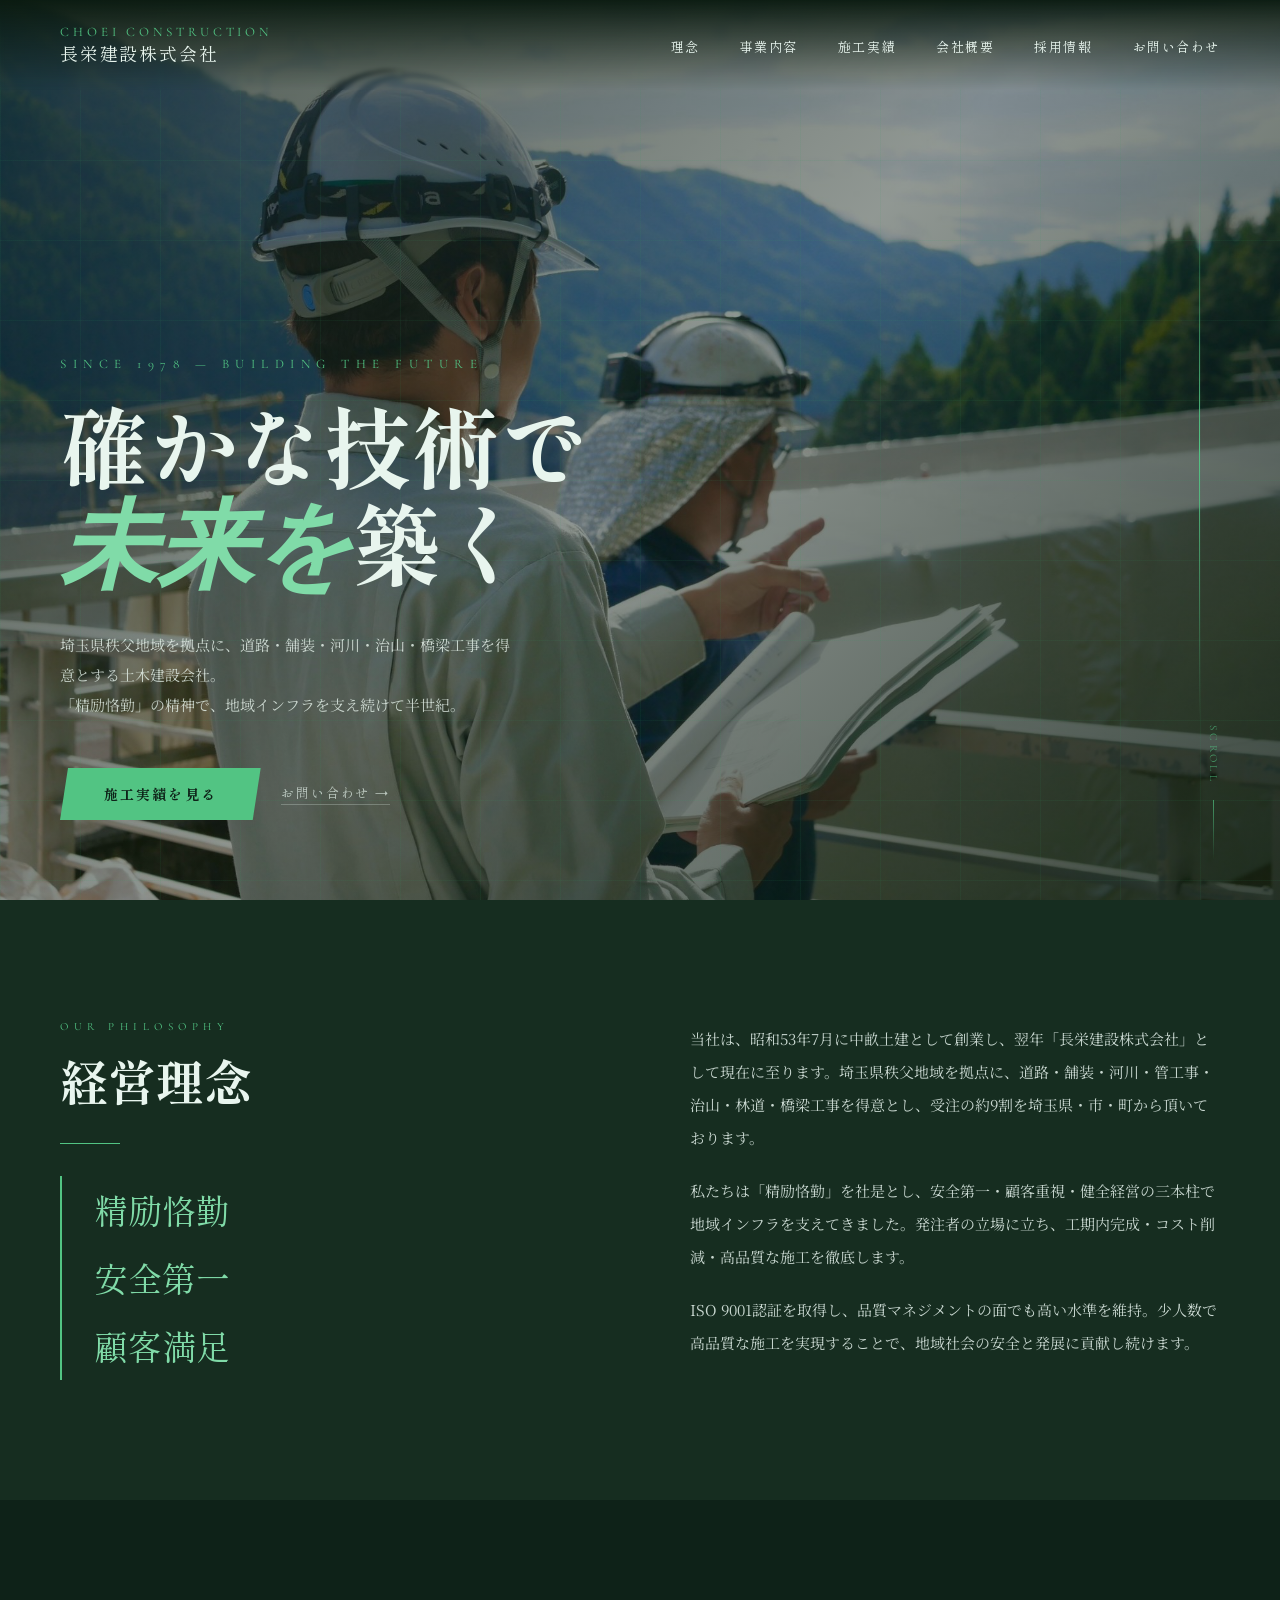
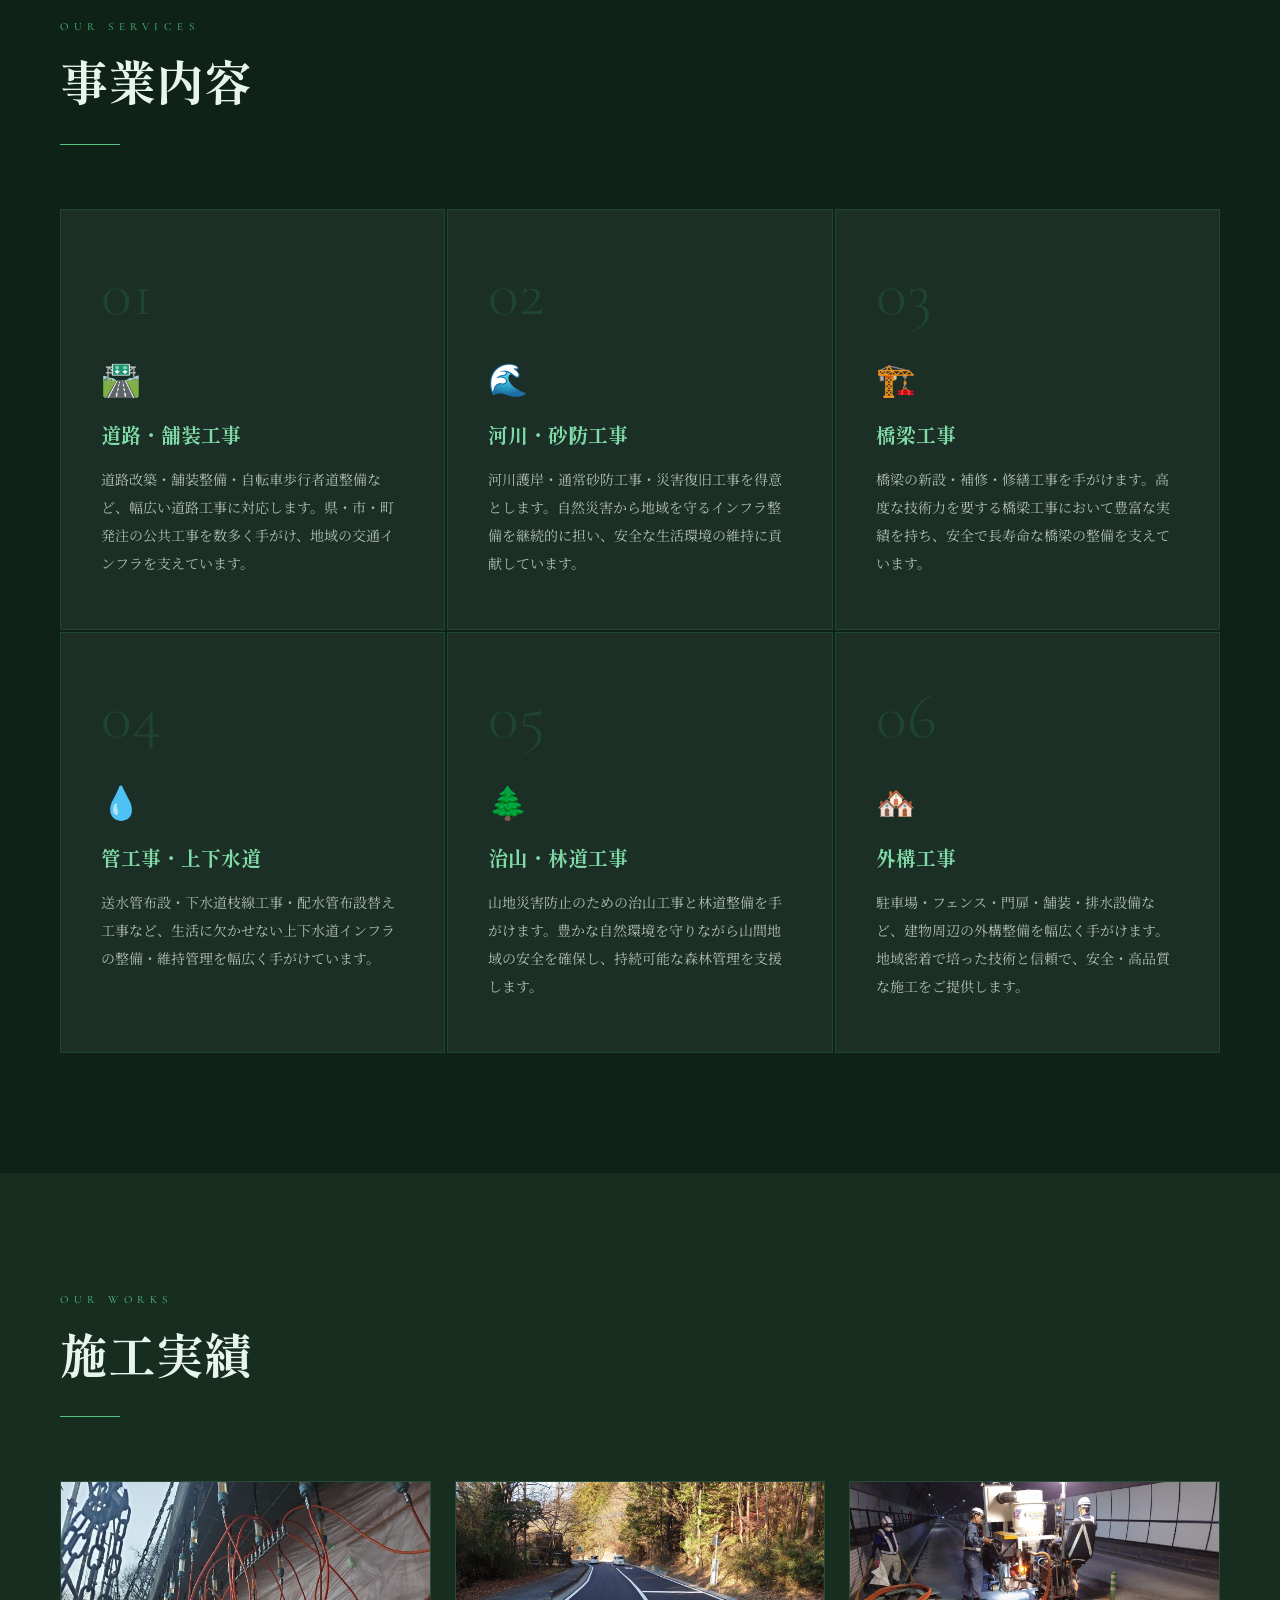
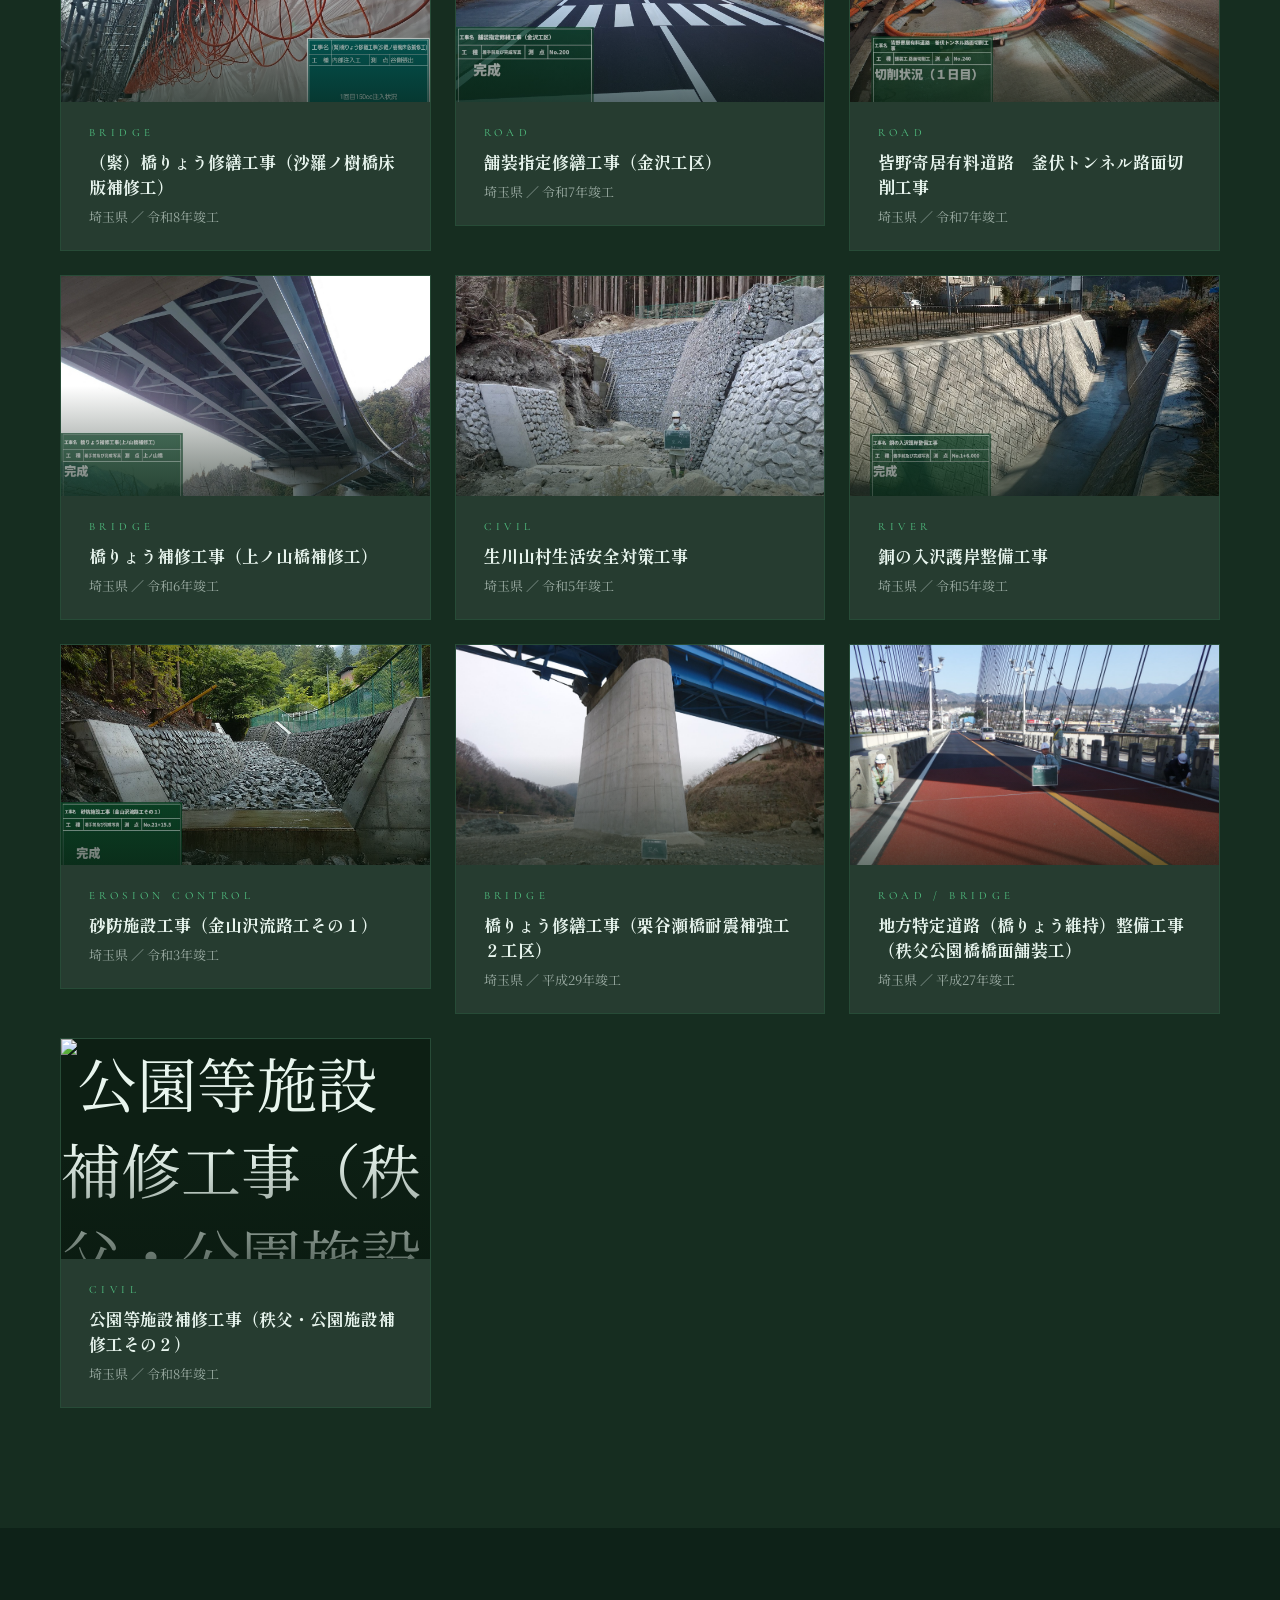
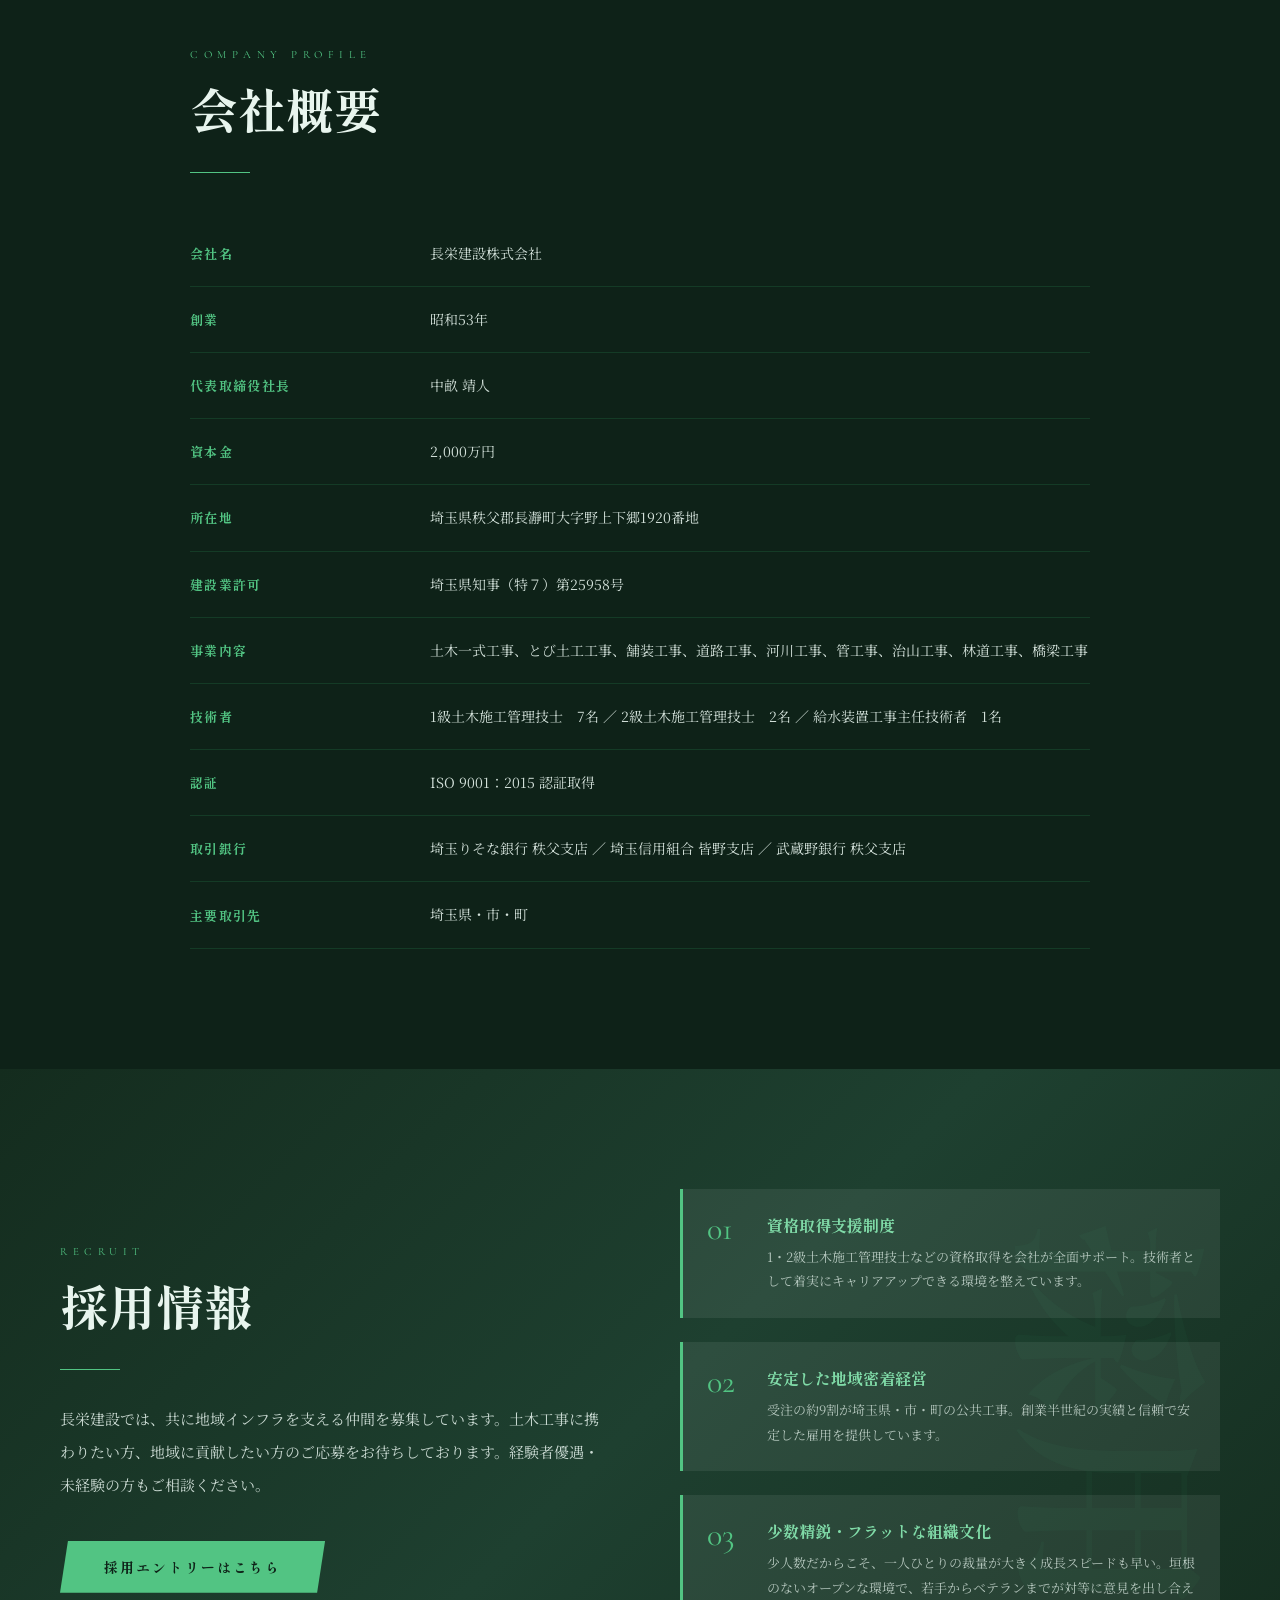
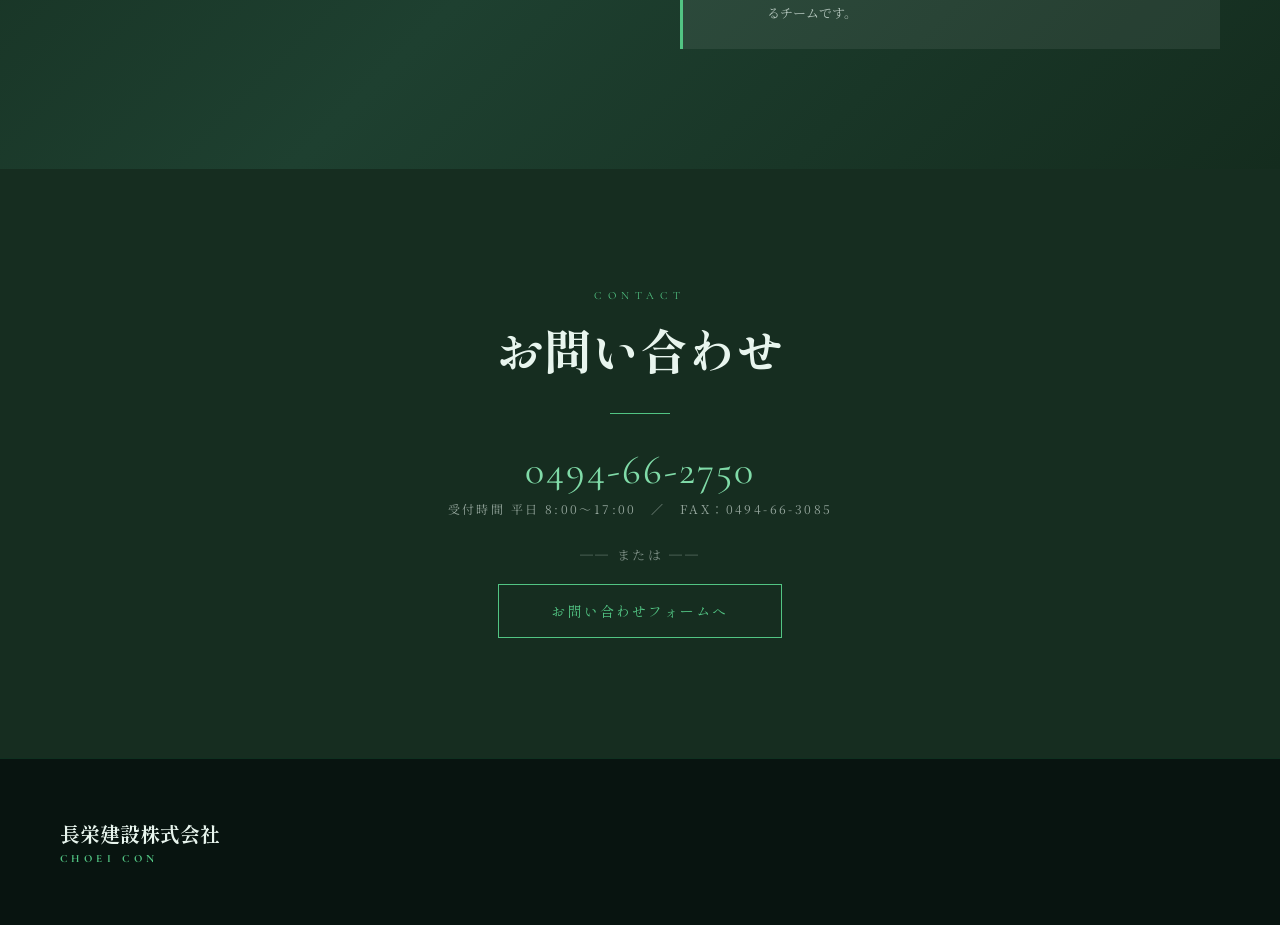
==== index.html @ 268ab0b3 "施工実績を追加: 公園等施設補修工事（秩父・公園施設補修工その２） (令和8年竣工)" ====
﻿<!DOCTYPE html>
<html lang="ja">
<head>
<meta charset="UTF-8">
<meta name="viewport" content="width=device-width, initial-scale=1.0">
<title>長栄建設株式会社 | 埼玉県秩父・長瀞の土木建設会社</title>
<meta name="description" content="長栄建設株式会社は埼玉県秩父郡長瀞町に拠点を置く土木建設会社です。道路・舗装・河川・砂防・橋梁・管工事・治山・林道・外構工事を手がけ、埼玉県・市・町の公共工事を中心に地域インフラを支えています。ISO 9001：2015認証取得。">
<meta name="keywords" content="長栄建設,長栄建設株式会社,土木工事,建設会社,秩父,長瀞,埼玉,道路工事,舗装工事,河川工事,砂防工事,橋梁工事,管工事,治山工事,林道工事,外構工事,公共工事,土木施工管理,求人,採用">
<meta name="author" content="長栄建設株式会社">
<meta name="robots" content="index, follow">
<link rel="canonical" href="https://choei-construction.co.jp/">

<!-- OGP（SNSシェア用） -->
<meta property="og:type" content="website">
<meta property="og:title" content="長栄建設株式会社 | 埼玉県秩父・長瀞の土木建設会社">
<meta property="og:description" content="埼玉県秩父郡長瀞町を拠点に、道路・河川・橋梁・管工事など幅広い土木工事を手がける建設会社です。ISO 9001：2015認証取得。公共工事実績多数。">
<meta property="og:url" content="https://choei-construction.co.jp/">
<meta property="og:site_name" content="長栄建設株式会社">
<meta property="og:locale" content="ja_JP">

<!-- 構造化データ（Googleの検索結果に会社情報を表示） -->
<script type="application/ld+json">
{
  "@context": "https://schema.org",
  "@type": "LocalBusiness",
  "name": "長栄建設株式会社",
  "alternateName": "Choei Construction Co., Ltd.",
  "url": "https://choei-construction.co.jp/",
  "telephone": "0494-66-2750",
  "faxNumber": "0494-66-3085",
  "address": {
    "@type": "PostalAddress",
    "streetAddress": "大字野上下郷1920番地",
    "addressLocality": "秩父郡長瀞町",
    "addressRegion": "埼玉県",
    "postalCode": "369-1302",
    "addressCountry": "JP"
  },
  "geo": {
    "@type": "GeoCoordinates",
    "latitude": 36.1239417,
    "longitude": 139.1087393
  },
  "foundingDate": "1978",
  "description": "埼玉県秩父郡長瀞町を拠点に、道路・舗装・河川・砂防・橋梁・管工事・治山・林道・外構工事を手がける土木建設会社。ISO 9001：2015認証取得。",
  "areaServed": "埼玉県",
  "hasCredential": "ISO 9001：2015",
  "sameAs": []
}
</script>
<link href="https://fonts.googleapis.com/css2?family=Noto+Serif+JP:wght@300;400;700;900&family=Shippori+Mincho:wght@400;700&family=Cormorant+Garamond:ital,wght@0,300;0,600;1,300&display=swap" rel="stylesheet">
<style>
  :root {
    --navy: #0e2218;
    --navy-mid: #162d20;
    --green: #52c483;
    --green-light: #80dba8;
    --white: #e8f5ee;
  }
  * { margin: 0; padding: 0; box-sizing: border-box; }
  html { scroll-behavior: smooth; }
  body { font-family: 'Noto Serif JP', serif; background: var(--navy); color: var(--white); overflow-x: hidden; }

  nav {
    position: fixed; top: 0; width: 100%; z-index: 100;
    display: flex; align-items: center; justify-content: space-between;
    padding: 24px 60px;
    background: linear-gradient(to bottom, rgba(10,26,16,0.97), transparent);
    backdrop-filter: blur(2px);
  }
  .nav-logo { font-family: 'Cormorant Garamond', serif; font-size: 13px; letter-spacing: 0.3em; color: var(--green); text-transform: uppercase; }
  .nav-logo span { display: block; font-family: 'Shippori Mincho', serif; font-size: 18px; letter-spacing: 0.1em; color: var(--white); }
  .nav-links { display: flex; gap: 40px; list-style: none; }
  .nav-links a { font-family: 'Shippori Mincho', serif; font-size: 13px; color: var(--white); text-decoration: none; letter-spacing: 0.12em; opacity: 1; transition: opacity 0.3s, color 0.3s; }
  .nav-links a:hover { opacity: 1; color: var(--green); }

  .hero {
    height: 100vh; position: relative;
    display: flex; align-items: flex-end;
    padding: 0 60px 80px; overflow: hidden;
  }
  .hero-bg {
    position: absolute; inset: 0;
    background-image:
      linear-gradient(135deg, rgba(10,26,16,0.75) 0%, rgba(10,26,16,0.45) 50%, rgba(10,26,16,0.8) 100%),
      url('image1.jpeg');
    background-size: cover;
    background-position: center 30%;
    background-color: #0e2218;
  }
  .hero-grid {
    position: absolute; inset: 0;
    background-image: linear-gradient(rgba(46,158,98,0.08) 1px, transparent 1px), linear-gradient(90deg, rgba(46,158,98,0.08) 1px, transparent 1px);
    background-size: 80px 80px;
    animation: gridShift 20s linear infinite;
  }
  @keyframes gridShift { from { background-position: 0 0; } to { background-position: 80px 80px; } }
  .hero-accent {
    position: absolute; right: 80px; top: 50%; transform: translateY(-50%);
    width: 1px; height: 60vh;
    background: linear-gradient(to bottom, transparent, var(--green), transparent);
    animation: pulse 3s ease-in-out infinite;
  }
  @keyframes pulse { 0%,100%{opacity:0.4}50%{opacity:1} }
  .hero-content { position: relative; z-index: 2; max-width: 700px; }
  .hero-sub { font-family: 'Cormorant Garamond', serif; font-size: 13px; letter-spacing: 0.5em; color: var(--green); text-transform: uppercase; margin-bottom: 24px; animation: fadeUp 1s 0.2s both; }
  .hero-title { font-family: 'Shippori Mincho', serif; font-size: clamp(48px,7vw,88px); font-weight: 700; line-height: 1.1; animation: fadeUp 1s 0.4s both; }
  .hero-title em { font-style: italic; font-family: 'Cormorant Garamond', serif; color: var(--green-light); font-size: 1.1em; }
  .hero-desc { margin-top: 28px; font-size: 15px; line-height: 2; color: rgba(232,245,238,0.80); max-width: 460px; animation: fadeUp 1s 0.6s both; }
  .hero-cta { margin-top: 48px; display: flex; gap: 20px; align-items: center; animation: fadeUp 1s 0.8s both; }
  .btn-primary { display: inline-block; padding: 16px 44px; background: var(--green); color: var(--navy); font-family: 'Shippori Mincho', serif; font-size: 14px; letter-spacing: 0.15em; text-decoration: none; font-weight: 700; transition: all 0.3s; clip-path: polygon(8px 0%, 100% 0%, calc(100% - 8px) 100%, 0% 100%); }
  .btn-primary:hover { background: var(--green-light); transform: translateY(-2px); }
  .btn-secondary { font-family: 'Shippori Mincho', serif; font-size: 13px; color: var(--white); text-decoration: none; letter-spacing: 0.15em; opacity: 0.7; border-bottom: 1px solid rgba(232,245,238,0.38); padding-bottom: 2px; transition: opacity 0.3s; }
  .btn-secondary:hover { opacity: 1; }
  .hero-scroll { position: absolute; bottom: 40px; right: 60px; font-family: 'Cormorant Garamond', serif; font-size: 11px; letter-spacing: 0.3em; color: var(--green); opacity: 0.7; writing-mode: vertical-rl; display: flex; align-items: center; gap: 16px; animation: fadeIn 2s 1.5s both; }
  .hero-scroll::after { content: ''; display: block; width: 1px; height: 60px; background: linear-gradient(to bottom, var(--green), transparent); animation: scrollLine 2s ease-in-out infinite; }
  @keyframes scrollLine { 0%,100%{transform:scaleY(1);opacity:0.7}50%{transform:scaleY(0.6);opacity:1} }
  @keyframes fadeUp { from{opacity:0;transform:translateY(30px)}to{opacity:1;transform:translateY(0)} }
  @keyframes fadeIn { from{opacity:0}to{opacity:0.7} }

  section { padding: 120px 60px; }
  .section-label { font-family: 'Cormorant Garamond', serif; font-size: 11px; letter-spacing: 0.5em; color: var(--green); text-transform: uppercase; margin-bottom: 16px; }
  .section-title { font-family: 'Shippori Mincho', serif; font-size: clamp(32px,4vw,48px); font-weight: 700; line-height: 1.3; }
  .divider { width: 60px; height: 1px; background: var(--green); margin: 32px 0; }

  .philosophy { background: var(--navy-mid); }
  .philosophy-inner { max-width: 1200px; margin: 0 auto; display: grid; grid-template-columns: 1fr 1fr; gap: 100px; align-items: center; }
  .philosophy-quote { font-family: 'Shippori Mincho', serif; font-size: clamp(22px,3vw,34px); font-weight: 400; line-height: 2; color: var(--green-light); border-left: 2px solid var(--green); padding-left: 32px; }
  .philosophy-text p { font-size: 15px; line-height: 2.2; color: rgba(232,245,238,0.85); margin-bottom: 20px; }

  .services { background: var(--navy); }
  .services-header { max-width: 1200px; margin: 0 auto 64px; }
  .services-grid { max-width: 1200px; margin: 0 auto; display: grid; grid-template-columns: repeat(3,1fr); gap: 2px; }
  .service-card { background: rgba(255,255,255,0.06); border: 1px solid rgba(46,158,98,0.20); padding: 52px 40px; position: relative; overflow: hidden; transition: all 0.4s; }
  .service-card::before { content: ''; position: absolute; inset: 0; background: linear-gradient(135deg,rgba(46,158,98,0.10),transparent); opacity: 0; transition: opacity 0.4s; }
  .service-card:hover { border-color: rgba(46,158,98,0.55); transform: translateY(-4px); }
  .service-card:hover::before { opacity: 1; }
  .service-num { font-family: 'Cormorant Garamond', serif; font-size: 64px; font-weight: 300; color: rgba(46,158,98,0.20); line-height: 1; margin-bottom: 28px; }
  .service-icon { font-size: 32px; margin-bottom: 20px; }
  .service-name { font-family: 'Shippori Mincho', serif; font-size: 20px; font-weight: 700; margin-bottom: 16px; color: var(--green-light); }
  .service-desc { font-size: 14px; line-height: 2; color: rgba(232,245,238,0.72); }

  .works { background: var(--navy-mid); }
  .works-header { max-width: 1200px; margin: 0 auto 64px; }
  .works-grid { max-width: 1200px; margin: 0 auto; display: grid; grid-template-columns: repeat(3,1fr); gap: 24px; }
  .work-card { position: relative; overflow: hidden; background: rgba(255,255,255,0.07); border: 1px solid rgba(46,158,98,0.15); transition: all 0.4s; }
  .work-card:hover { border-color: rgba(46,158,98,0.45); transform: translateY(-6px); }
  .work-img { height: 220px; display: flex; align-items: center; justify-content: center; font-size: 60px; position: relative; overflow: hidden; }
  .work-img::after { content: ''; position: absolute; inset: 0; background: linear-gradient(to bottom, transparent 50%, rgba(10,26,16,0.6)); }
  .work-info { padding: 24px 28px; }
  .work-category { font-family: 'Cormorant Garamond', serif; font-size: 11px; letter-spacing: 0.4em; color: var(--green); text-transform: uppercase; margin-bottom: 10px; }
  .work-title { font-family: 'Shippori Mincho', serif; font-size: 17px; font-weight: 700; margin-bottom: 8px; }
  .work-meta { font-size: 13px; color: rgba(232,245,238,0.60); }

  .company { background: var(--navy); }
  .company-inner { max-width: 900px; margin: 0 auto; }
  .company-table { width: 100%; border-collapse: collapse; margin-top: 48px; }
  .company-table tr { border-bottom: 1px solid rgba(46,158,98,0.20); transition: background 0.3s; }
  .company-table tr:hover { background: rgba(46,158,98,0.06); }
  .company-table th { width: 200px; padding: 20px 0; font-family: 'Shippori Mincho', serif; font-size: 13px; font-weight: 700; color: var(--green); text-align: left; letter-spacing: 0.1em; }
  .company-table td { padding: 20px 0 20px 40px; font-size: 14px; line-height: 1.8; color: rgba(232,245,238,0.90); }

  .recruit { background: linear-gradient(135deg, #142c1e 0%, #1e4030 50%, #142c1e 100%); position: relative; overflow: hidden; }
  .recruit::before { content: '採用'; position: absolute; right: -40px; top: 50%; transform: translateY(-50%) rotate(90deg); font-family: 'Shippori Mincho', serif; font-size: 200px; font-weight: 900; color: rgba(46,158,98,0.06); white-space: nowrap; pointer-events: none; }
  .recruit-inner { max-width: 1200px; margin: 0 auto; position: relative; z-index: 1; }
  .recruit-grid { display: grid; grid-template-columns: 1fr 1fr; gap: 80px; align-items: center; }
  .recruit-points { display: flex; flex-direction: column; gap: 24px; }
  .recruit-point { display: flex; align-items: flex-start; gap: 20px; padding: 24px; background: rgba(255,255,255,0.07); border-left: 3px solid var(--green); transition: all 0.3s; }
  .recruit-point:hover { background: rgba(46,158,98,0.10); }
  .rp-num { font-family: 'Cormorant Garamond', serif; font-size: 32px; color: var(--green); line-height: 1; flex-shrink: 0; min-width: 40px; }
  .rp-content h4 { font-family: 'Shippori Mincho', serif; font-size: 16px; font-weight: 700; margin-bottom: 8px; color: var(--green-light); }
  .rp-content p { font-size: 13px; line-height: 1.9; color: rgba(232,245,238,0.72); }

  .contact { background: var(--navy-mid); }
  .contact-inner { max-width: 700px; margin: 0 auto; text-align: center; }
  .contact-inner .divider { margin: 32px auto; }
  .contact-inner > p { font-size: 15px; line-height: 2; color: rgba(232,245,238,0.80); margin-bottom: 48px; }
  .contact-actions { display: flex; flex-direction: column; align-items: center; gap: 20px; }
  .contact-tel { font-family: 'Cormorant Garamond', serif; font-size: 40px; color: var(--green-light); letter-spacing: 0.05em; }
  .contact-tel-note { font-size: 12px; color: rgba(232,245,238,0.60); letter-spacing: 0.2em; margin-top: 6px; }

  footer { background: #081410; padding: 60px; display: flex; justify-content: space-between; align-items: center; border-top: 1px solid rgba(46,158,98,0.20); }
  .footer-logo { font-family: 'Shippori Mincho', serif; font-size: 20px; font-weight: 700; }
  .footer-logo span { display: block; font-family: 'Cormorant Garamond', serif; font-size: 11px; letter-spacing: 0.4em; color: var(--green); margin-top: 4px; }
  .footer-copy { font-size: 12px; color: rgba(232,245,238,0.38); letter-spacing: 0.1em; }

  @media (max-width: 900px) {
    nav { padding: 20px 24px; }
    .nav-links { display: none; }
    section { padding: 80px 24px; }
    .hero { padding: 0 24px 80px; }
    .philosophy-inner, .recruit-grid { grid-template-columns: 1fr; gap: 48px; }
    .services-grid, .works-grid { grid-template-columns: 1fr; }
    footer { flex-direction: column; gap: 24px; text-align: center; }
  }
</style>
</head>
<body>

<nav>
  <div class="nav-logo">CHOEI CONSTRUCTION<span>長栄建設株式会社</span></div>
  <ul class="nav-links">
    <li><a href="#philosophy">理念</a></li>
    <li><a href="#services">事業内容</a></li>
    <li><a href="#works">施工実績</a></li>
    <li><a href="#company">会社概要</a></li>
    <li><a href="#recruit">採用情報</a></li>
    <li><a href="#contact">お問い合わせ</a></li>
  </ul>
</nav>

<section class="hero">
  <div class="hero-bg"></div>
  <div class="hero-grid"></div>
  <div class="hero-accent"></div>
  <div class="hero-content">
    <p class="hero-sub">Since 1978 — Building the Future</p>
    <h1 class="hero-title">確かな技術で<br><em>未来を</em>築く</h1>
    <p class="hero-desc">埼玉県秩父地域を拠点に、道路・舗装・河川・治山・橋梁工事を得意とする土木建設会社。<br>「精励恪勤」の精神で、地域インフラを支え続けて半世紀。</p>
    <div class="hero-cta">
      <a href="#works" class="btn-primary">施工実績を見る</a>
      <a href="#contact" class="btn-secondary">お問い合わせ →</a>
    </div>
  </div>
  <div class="hero-scroll">SCROLL</div>
</section>

<section class="philosophy" id="philosophy">
  <div class="philosophy-inner">
    <div>
      <div class="section-label">Our Philosophy</div>
      <div class="section-title">経営理念</div>
      <div class="divider"></div>
      <blockquote class="philosophy-quote">精励恪勤<br>安全第一<br>顧客満足</blockquote>
    </div>
    <div>
      <div class="philosophy-text">
        <p>当社は、昭和53年7月に中畝土建として創業し、翌年「長栄建設株式会社」として現在に至ります。埼玉県秩父地域を拠点に、道路・舗装・河川・管工事・治山・林道・橋梁工事を得意とし、受注の約9割を埼玉県・市・町から頂いております。</p>
        <p>私たちは「精励恪勤」を社是とし、安全第一・顧客重視・健全経営の三本柱で地域インフラを支えてきました。発注者の立場に立ち、工期内完成・コスト削減・高品質な施工を徹底します。</p>
        <p>ISO 9001認証を取得し、品質マネジメントの面でも高い水準を維持。少人数で高品質な施工を実現することで、地域社会の安全と発展に貢献し続けます。</p>
      </div>
    </div>
  </div>
</section>

<section class="services" id="services">
  <div class="services-header">
    <div class="section-label">Our Services</div>
    <div class="section-title">事業内容</div>
    <div class="divider"></div>
  </div>
  <div class="services-grid">
    <div class="service-card">
      <div class="service-num">01</div>
      <div class="service-icon">🛣️</div>
      <div class="service-name">道路・舗装工事</div>
      <p class="service-desc">道路改築・舗装整備・自転車歩行者道整備など、幅広い道路工事に対応します。県・市・町発注の公共工事を数多く手がけ、地域の交通インフラを支えています。</p>
    </div>
    <div class="service-card">
      <div class="service-num">02</div>
      <div class="service-icon">🌊</div>
      <div class="service-name">河川・砂防工事</div>
      <p class="service-desc">河川護岸・通常砂防工事・災害復旧工事を得意とします。自然災害から地域を守るインフラ整備を継続的に担い、安全な生活環境の維持に貢献しています。</p>
    </div>
    <div class="service-card">
      <div class="service-num">03</div>
      <div class="service-icon">🏗️</div>
      <div class="service-name">橋梁工事</div>
      <p class="service-desc">橋梁の新設・補修・修繕工事を手がけます。高度な技術力を要する橋梁工事において豊富な実績を持ち、安全で長寿命な橋梁の整備を支えています。</p>
    </div>
    <div class="service-card">
      <div class="service-num">04</div>
      <div class="service-icon">💧</div>
      <div class="service-name">管工事・上下水道</div>
      <p class="service-desc">送水管布設・下水道枝線工事・配水管布設替え工事など、生活に欠かせない上下水道インフラの整備・維持管理を幅広く手がけています。</p>
    </div>
    <div class="service-card">
      <div class="service-num">05</div>
      <div class="service-icon">🌲</div>
      <div class="service-name">治山・林道工事</div>
      <p class="service-desc">山地災害防止のための治山工事と林道整備を手がけます。豊かな自然環境を守りながら山間地域の安全を確保し、持続可能な森林管理を支援します。</p>
    </div>
    <div class="service-card">
      <div class="service-num">06</div>
      <div class="service-icon">🏘️</div>
      <div class="service-name">外構工事</div>
      <p class="service-desc">駐車場・フェンス・門扉・舗装・排水設備など、建物周辺の外構整備を幅広く手がけます。地域密着で培った技術と信頼で、安全・高品質な施工をご提供します。</p>
    </div>
  </div>
</section>

<section class="works" id="works">
  <div class="works-header">
    <div class="section-label">Our Works</div>
    <div class="section-title">施工実績</div>
    <div class="divider"></div>
  </div>
  <div class="works-grid" id="works-grid">
    <!-- 施工実績はscriptタグから自動生成 -->
  </div>
</section>
<script>
  /* ===== 施工実績データ ===== */
  var worksData = [
    { image: "works/20251202_163239.jpg", category: "Bridge", title: "（緊）橋りょう修繕工事（沙羅ノ樹橋床版補修工）", year: "令和8年竣工", town: "秩父市大滝", client: "埼玉県秩父県土整備事務所" },
    { image: "works/KSI00361.jpg", category: "Road", title: "舗装指定修繕工事（金沢工区）", year: "令和7年竣工", town: "秩父郡皆野町", client: "埼玉県秩父県土整備事務所" },
    { image: "works/KSI00133.jpg", category: "Road", title: "皆野寄居有料道路　釜伏トンネル路面切削工事", year: "令和7年竣工", town: "秩父郡皆野町", client: "埼玉県道路公社" },
    { image: "works/KSI00247.jpg", category: "Bridge", title: "橋りょう補修工事（上ノ山橋補修工）", year: "令和6年竣工", town: "秩父市大滝", client: "埼玉県秩父県土整備事務所" },
    { image: "works/生川完成.jpg", category: "Civil", title: "生川山村生活安全対策工事", year: "令和5年竣工", town: "秩父郡横瀬町", client: "埼玉県秩父農林振興センター" },
    { image: "works/KSI00406.jpg", category: "River", title: "銅の入沢護岸整備工事", year: "令和5年竣工", town: "秩父郡長瀞町", client: "長瀞町" },
    { image: "works/KSI00898.jpg", category: "Erosion Control", title: "砂防施設工事（金山沢流路工その１）", year: "令和3年竣工", town: "秩父郡皆野町", client: "埼玉県秩父県土整備事務所" },
    { image: "works/DSC_1571.JPG", category: "Bridge", title: "橋りょう修繕工事（栗谷瀬橋耐震補強工２工区）", year: "平成29年竣工", town: "秩父郡皆野町", client: "埼玉県秩父県土整備事務所" },
    { image: "works/DSCF1685.JPG", category: "Road / Bridge", title: "地方特定道路（橋りょう維持）整備工事（秩父公園橋橋面舗装工）", year: "平成27年竣工", town: "秩父市中村町", client: "埼玉県秩父県土整備事務所" },
    { image: "works/AAFC01DA-112D-4A0C-AB22-9C0989D06464.jpg", category: "Civil", title: "公園等施設補修工事（秩父・公園施設補修工その２）", year: "令和8年竣工", town: "秩父市別所地内", client: "埼玉県" }
  ];
  /* ========================= */
  var grid = document.getElementById('works-grid');
  worksData.forEach(function(w, i) {
    grid.innerHTML +=
      '<a href="work-detail.html?id=' + i + '" style="text-decoration:none;color:inherit;">' +
        '<div class="work-card">' +
          '<div class="work-img" style="background:#0d1f14; padding:0;">' +
            '<img src="' + w.image + '" alt="' + w.title + '" style="width:100%;height:100%;object-fit:cover;display:block;">' +
          '</div>' +
          '<div class="work-info">' +
            '<div class="work-category">' + w.category + '</div>' +
            '<div class="work-title">' + w.title + '</div>' +
            '<div class="work-meta">埼玉県 ／ ' + w.year + '</div>' +
          '</div>' +
        '</div>' +
      '</a>';
  });
</script>

<section class="company" id="company">
  <div class="company-inner">
    <div class="section-label">Company Profile</div>
    <div class="section-title">会社概要</div>
    <div class="divider"></div>
    <table class="company-table">
      <tr><th>会社名</th><td>長栄建設株式会社</td></tr>
      <tr><th>創業</th><td>昭和53年</td></tr>
      <tr><th>代表取締役社長</th><td>中畝 靖人</td></tr>
      <tr><th>資本金</th><td>2,000万円</td></tr>
      <tr><th>所在地</th><td>埼玉県秩父郡長瀞町大字野上下郷1920番地</td></tr>
      <tr><th>建設業許可</th><td>埼玉県知事（特７）第25958号</td></tr>
      <tr><th>事業内容</th><td>土木一式工事、とび土工工事、舗装工事、道路工事、河川工事、管工事、治山工事、林道工事、橋梁工事</td></tr>
      <tr><th>技術者</th><td>1級土木施工管理技士　7名 ／ 2級土木施工管理技士　2名 ／ 給水装置工事主任技術者　1名</td></tr>
      <tr><th>認証</th><td>ISO 9001：2015 認証取得</td></tr>
      <tr><th>取引銀行</th><td>埼玉りそな銀行 秩父支店 ／ 埼玉信用組合 皆野支店 ／ 武蔵野銀行 秩父支店</td></tr>
      <tr><th>主要取引先</th><td>埼玉県・市・町</td></tr>
    </table>
  </div>
</section>

<section class="recruit" id="recruit">
  <div class="recruit-inner">
    <div class="recruit-grid">
      <div>
        <div class="section-label">Recruit</div>
        <div class="section-title">採用情報</div>
        <div class="divider"></div>
        <p style="font-size:15px;line-height:2.2;color:rgba(232,245,238,0.85);">長栄建設では、共に地域インフラを支える仲間を募集しています。土木工事に携わりたい方、地域に貢献したい方のご応募をお待ちしております。経験者優遇・未経験の方もご相談ください。</p>
        <div style="margin-top:40px;"><a href="recruit.html" class="btn-primary">採用エントリーはこちら</a></div>
      </div>
      <div class="recruit-points">
        <div class="recruit-point">
          <div class="rp-num">01</div>
          <div class="rp-content">
            <h4>資格取得支援制度</h4>
            <p>1・2級土木施工管理技士などの資格取得を会社が全面サポート。技術者として着実にキャリアアップできる環境を整えています。</p>
          </div>
        </div>
        <div class="recruit-point">
          <div class="rp-num">02</div>
          <div class="rp-content">
            <h4>安定した地域密着経営</h4>
            <p>受注の約9割が埼玉県・市・町の公共工事。創業半世紀の実績と信頼で安定した雇用を提供しています。</p>
          </div>
        </div>
        <div class="recruit-point">
          <div class="rp-num">03</div>
          <div class="rp-content">
            <h4>少数精鋭・フラットな組織文化</h4>
            <p>少人数だからこそ、一人ひとりの裁量が大きく成長スピードも早い。垣根のないオープンな環境で、若手からベテランまでが対等に意見を出し合えるチームです。</p>
          </div>
        </div>
      </div>
    </div>
  </div>
</section>

<section class="contact" id="contact">
  <div class="contact-inner">
    <div class="section-label">Contact</div>
    <div class="section-title">お問い合わせ</div>
    <div class="divider"></div>
    <div class="contact-actions">
      <div>
        <div class="contact-tel">0494-66-2750</div>
        <div class="contact-tel-note">受付時間 平日 8:00〜17:00　／　FAX：0494-66-3085</div>
      </div>
      <div style="margin-top:8px;color:rgba(232,245,238,0.48);font-size:13px;letter-spacing:0.2em;">── または ──</div>
      <a href="contact.html" style="display:inline-block;padding:16px 52px;border:1px solid var(--green);color:var(--green);font-family:'Shippori Mincho',serif;font-size:14px;letter-spacing:0.15em;text-decoration:none;transition:all 0.3s;" onmouseover="this.style.background='rgba(46,158,98,0.15)'" onmouseout="this.style.background='transparent'">
        お問い合わせフォームへ
      </a>
    </div>
  </div>
</section>

<footer>
  <div class="footer-logo">長栄建設株式会社<span>CHOEI CON
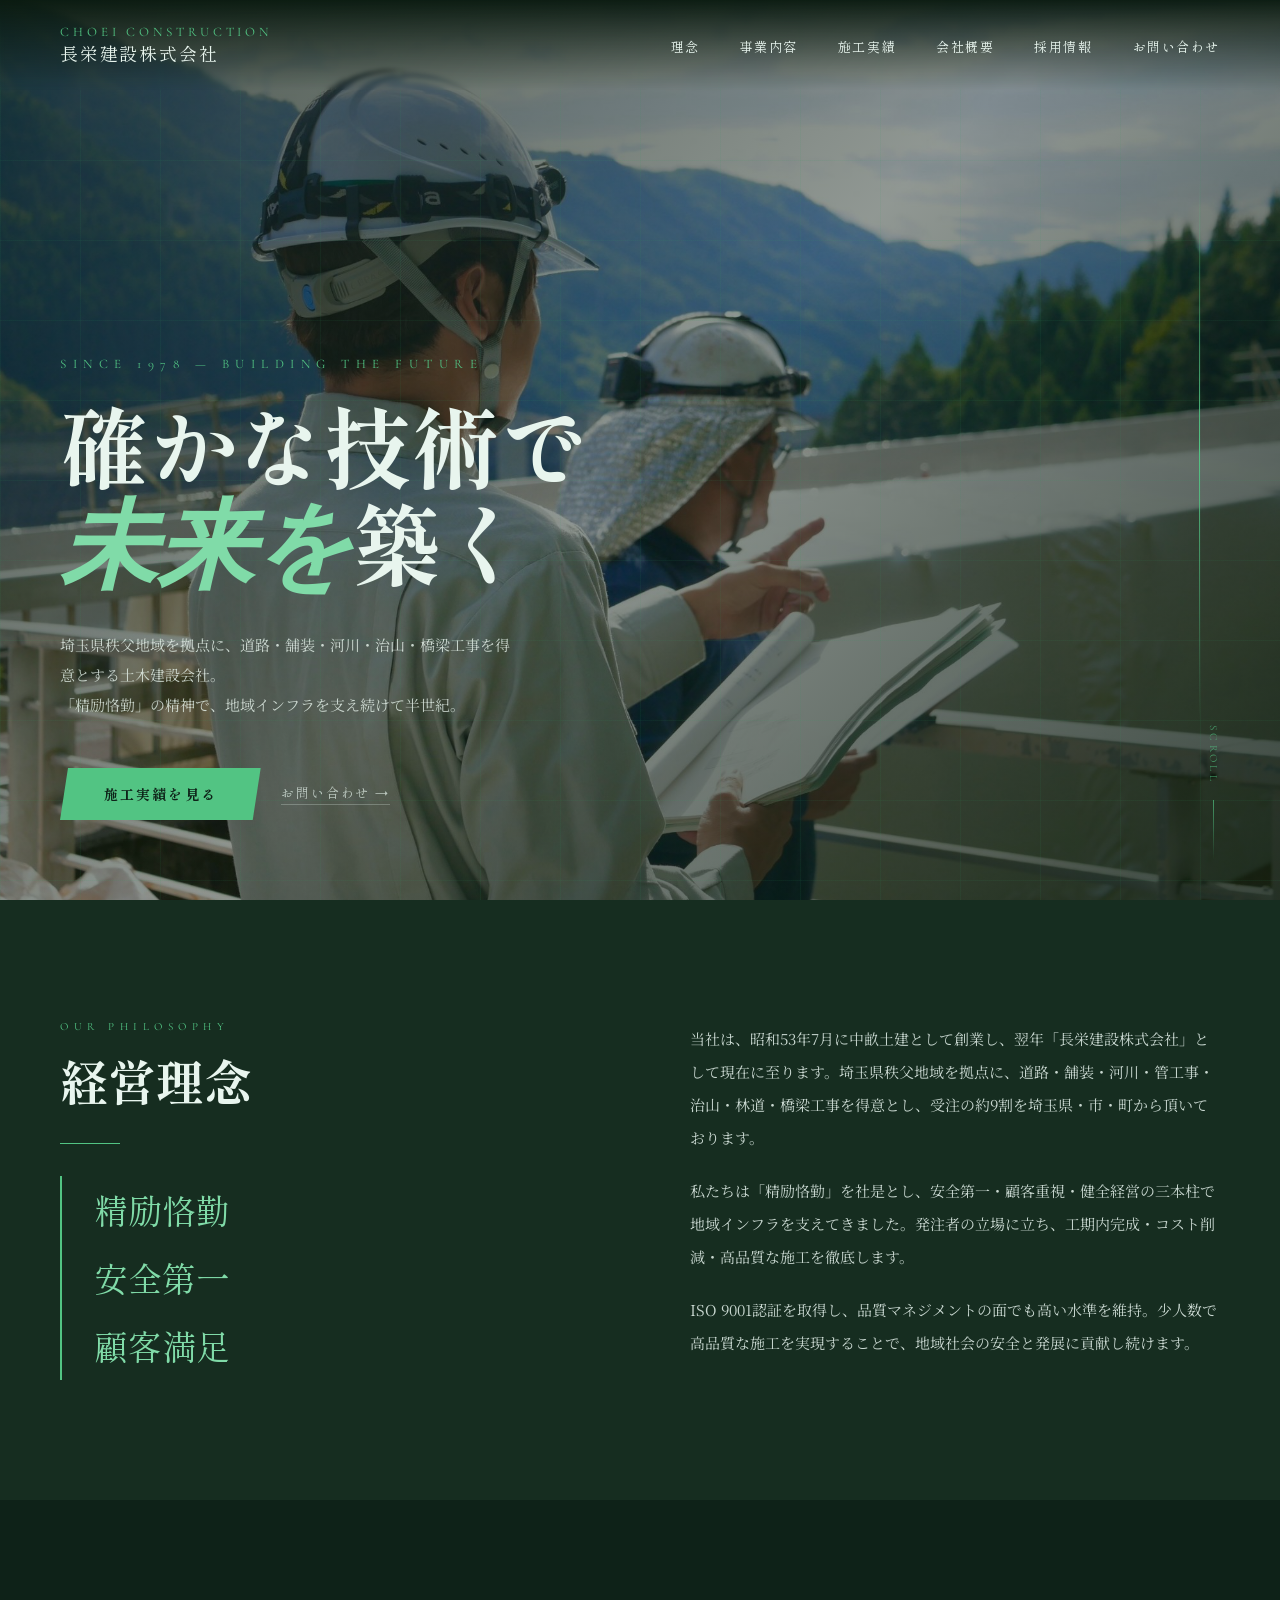
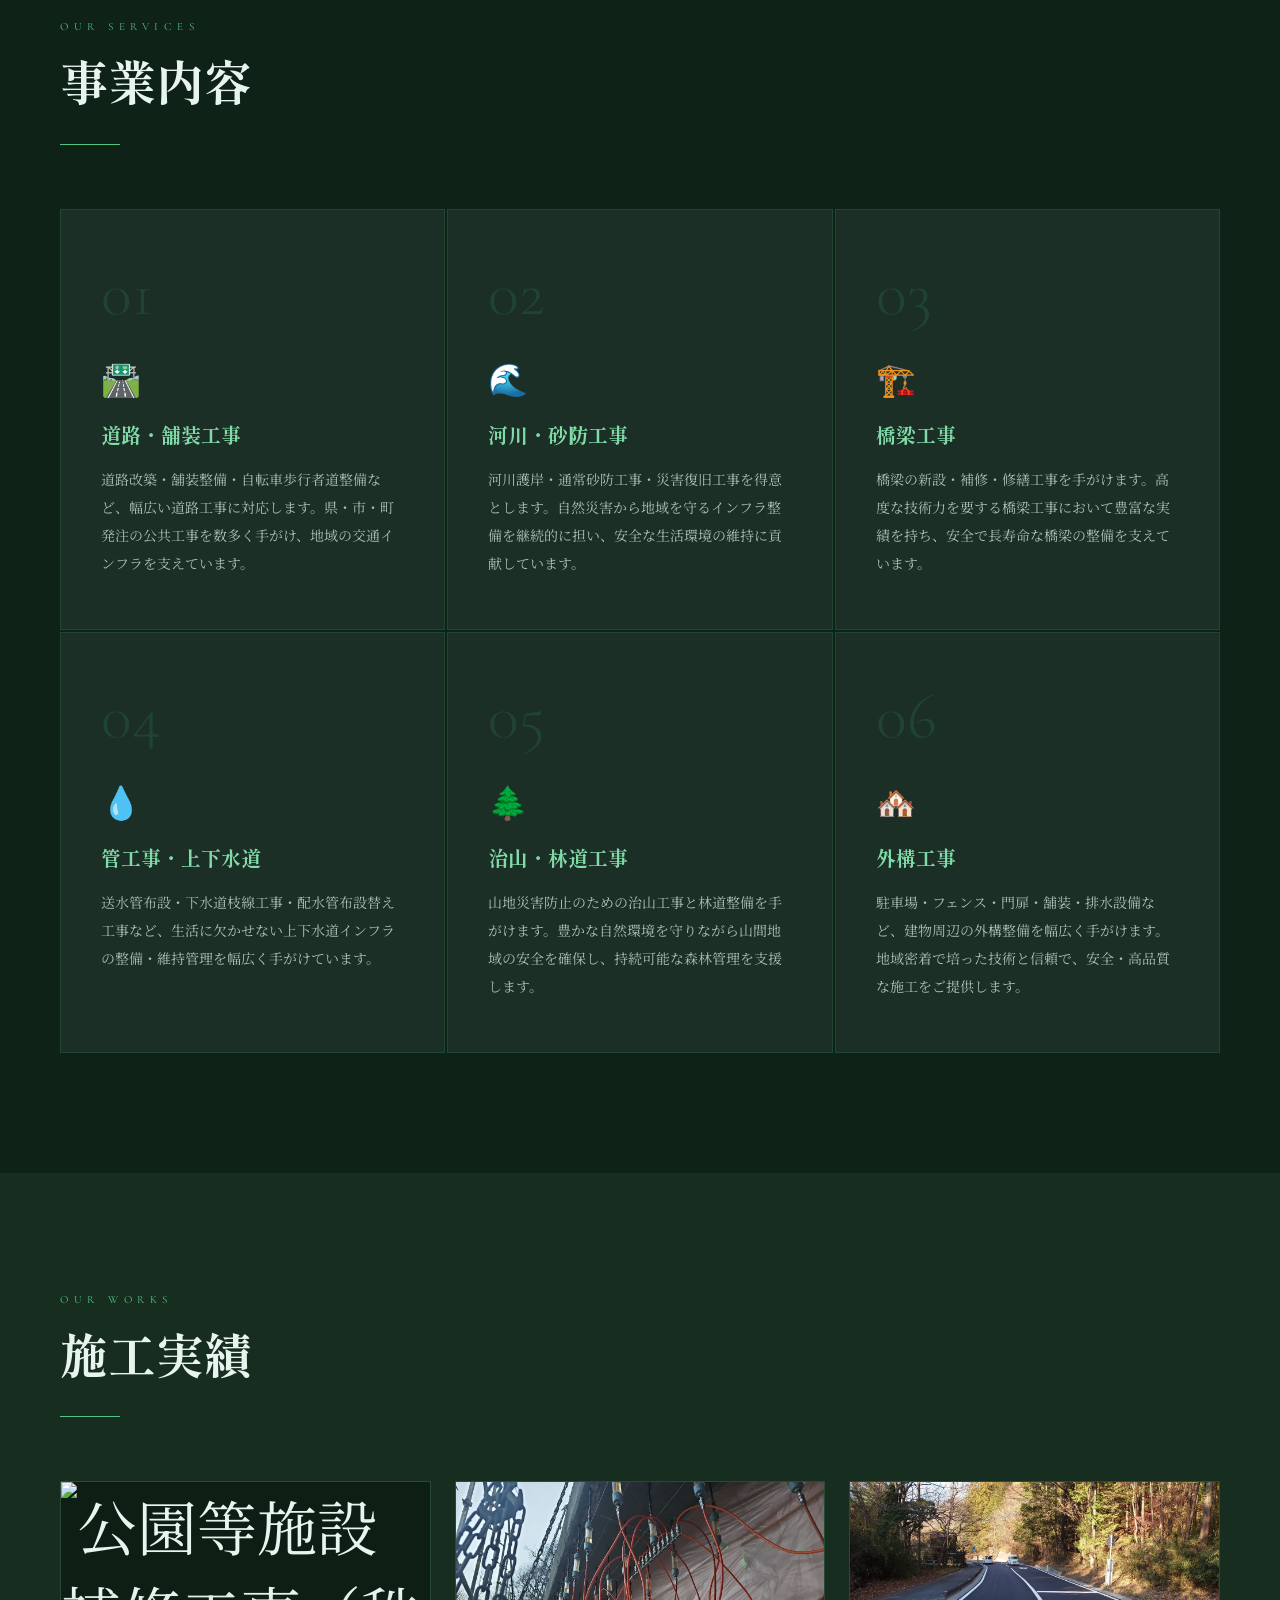
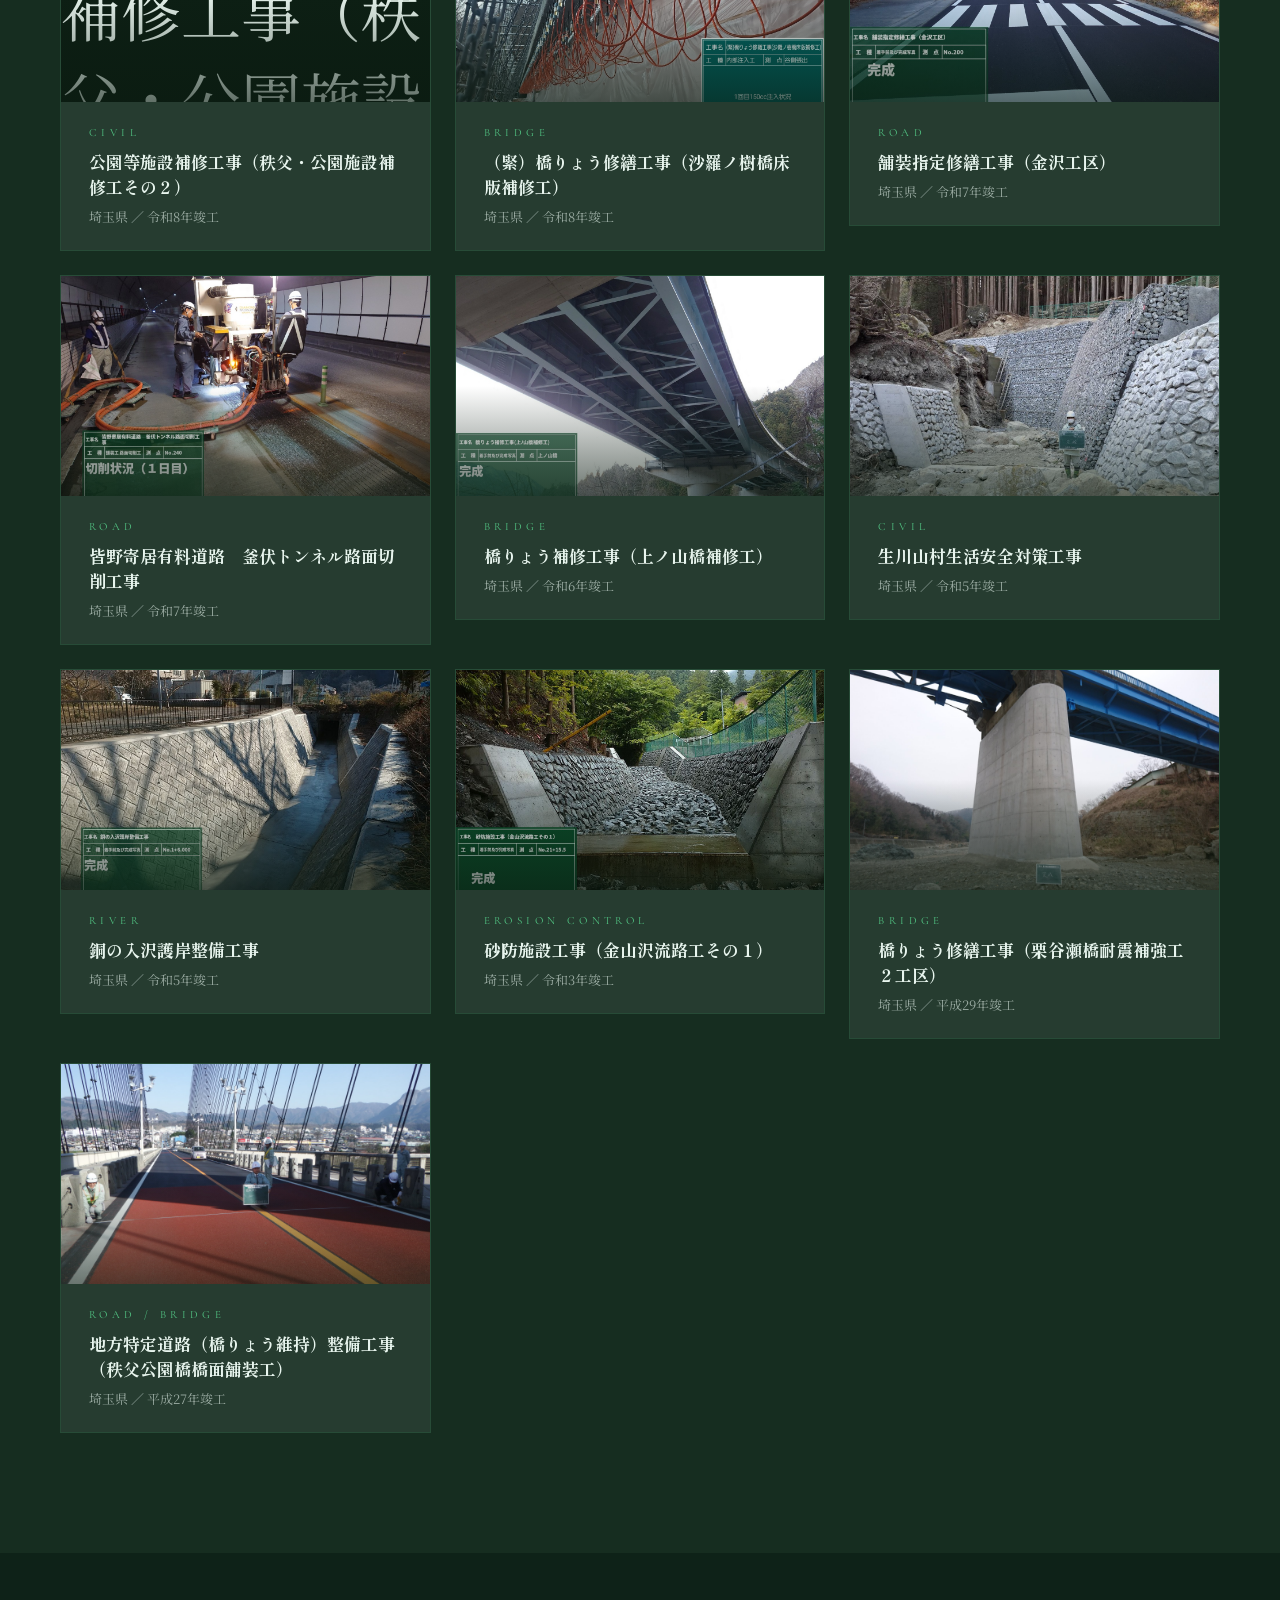
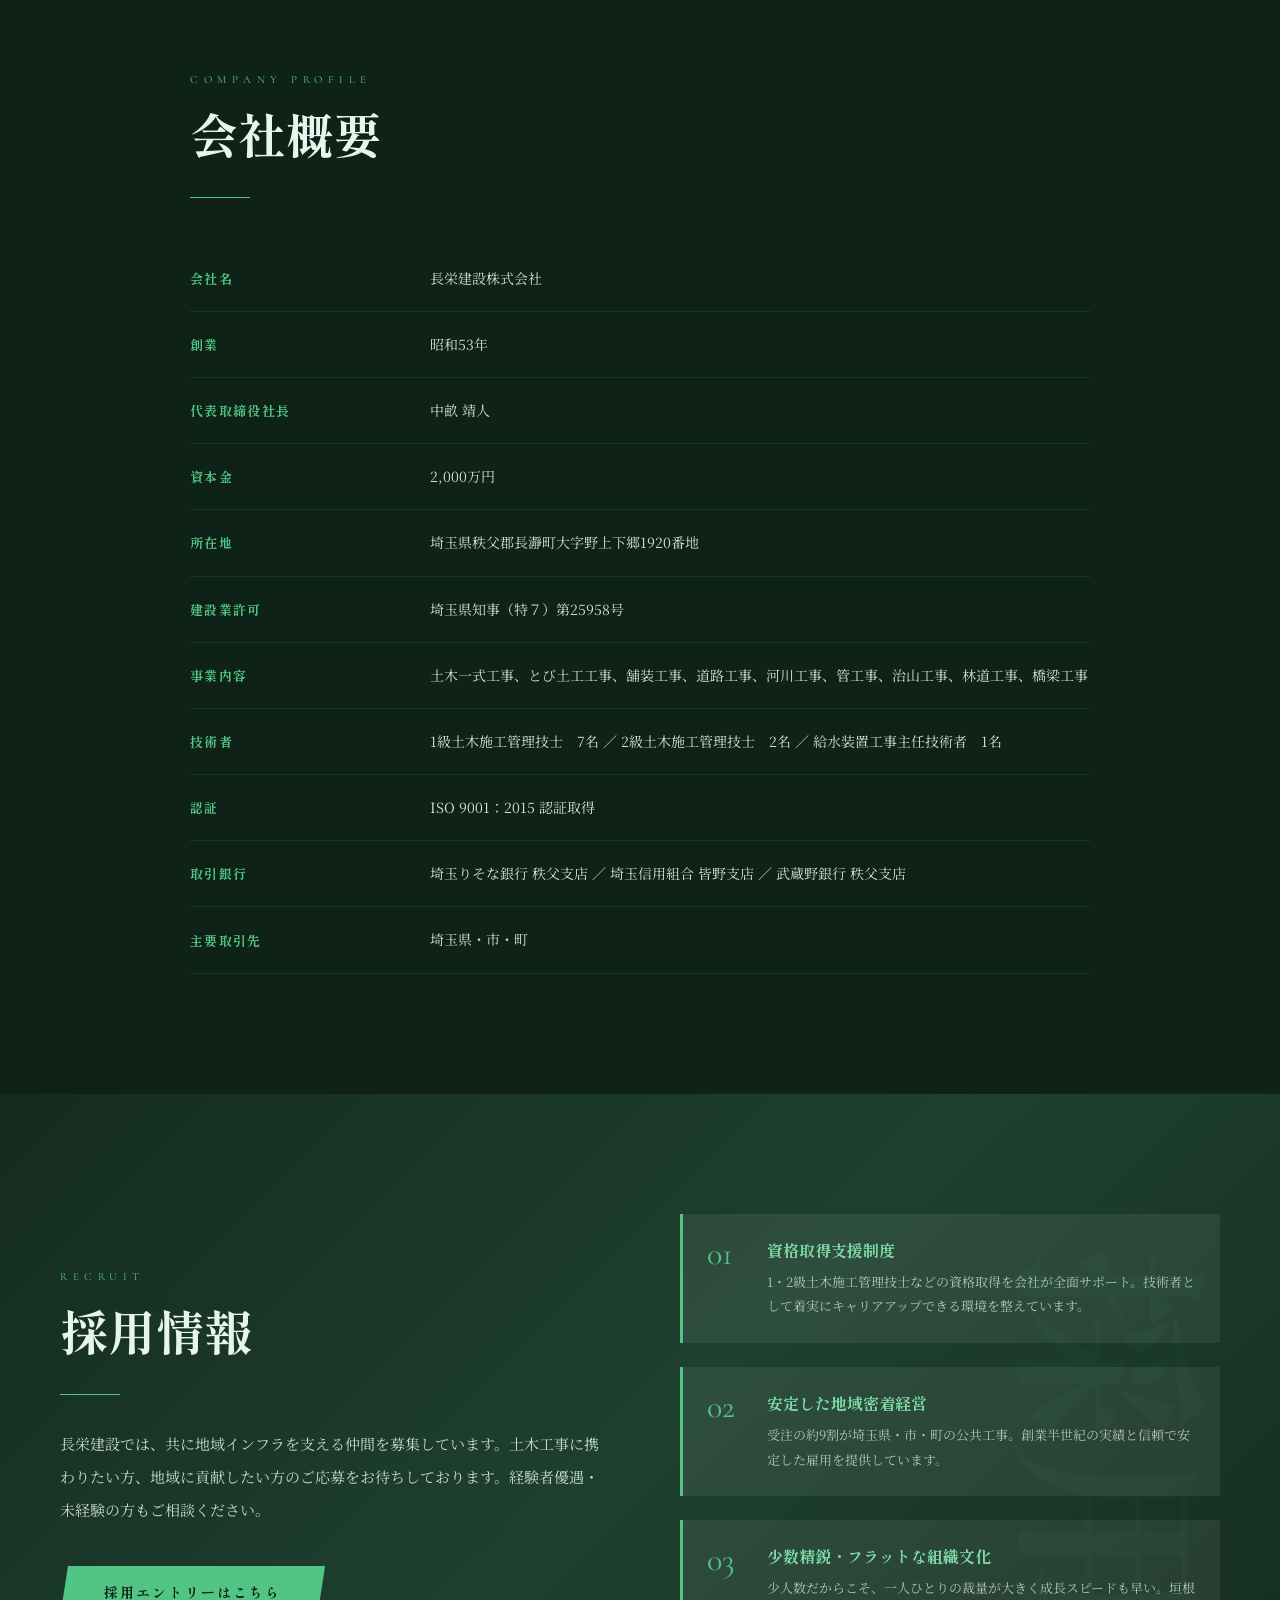
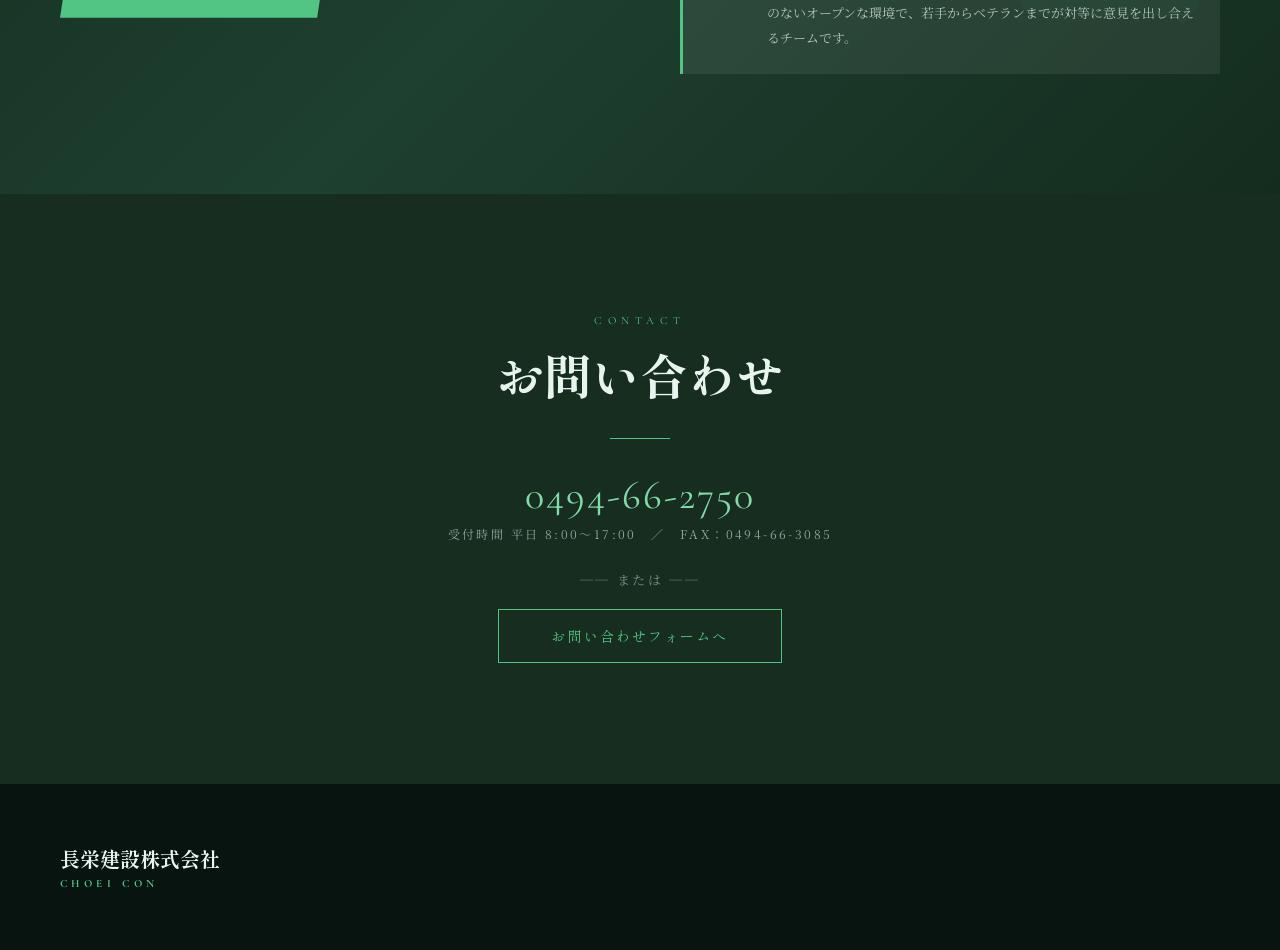
==== commit 49d15116: "修正" ====
--- a/index.html
+++ b/index.html
@@ -302,6 +302,7 @@
 <script>
   /* ===== 施工実績データ ===== */
   var worksData = [
+    { image: "works/AAFC01DA-112D-4A0C-AB22-9C0989D06464.jpg", category: "Civil", title: "公園等施設補修工事（秩父・公園施設補修工その２）", year: "令和8年竣工", town: "秩父市別所地内", client: "埼玉県" },
     { image: "works/20251202_163239.jpg", category: "Bridge", title: "（緊）橋りょう修繕工事（沙羅ノ樹橋床版補修工）", year: "令和8年竣工", town: "秩父市大滝", client: "埼玉県秩父県土整備事務所" },
     { image: "works/KSI00361.jpg", category: "Road", title: "舗装指定修繕工事（金沢工区）", year: "令和7年竣工", town: "秩父郡皆野町", client: "埼玉県秩父県土整備事務所" },
     { image: "works/KSI00133.jpg", category: "Road", title: "皆野寄居有料道路　釜伏トンネル路面切削工事", year: "令和7年竣工", town: "秩父郡皆野町", client: "埼玉県道路公社" },
@@ -310,8 +311,7 @@
     { image: "works/KSI00406.jpg", category: "River", title: "銅の入沢護岸整備工事", year: "令和5年竣工", town: "秩父郡長瀞町", client: "長瀞町" },
     { image: "works/KSI00898.jpg", category: "Erosion Control", title: "砂防施設工事（金山沢流路工その１）", year: "令和3年竣工", town: "秩父郡皆野町", client: "埼玉県秩父県土整備事務所" },
     { image: "works/DSC_1571.JPG", category: "Bridge", title: "橋りょう修繕工事（栗谷瀬橋耐震補強工２工区）", year: "平成29年竣工", town: "秩父郡皆野町", client: "埼玉県秩父県土整備事務所" },
-    { image: "works/DSCF1685.JPG", category: "Road / Bridge", title: "地方特定道路（橋りょう維持）整備工事（秩父公園橋橋面舗装工）", year: "平成27年竣工", town: "秩父市中村町", client: "埼玉県秩父県土整備事務所" },
-    { image: "works/AAFC01DA-112D-4A0C-AB22-9C0989D06464.jpg", category: "Civil", title: "公園等施設補修工事（秩父・公園施設補修工その２）", year: "令和8年竣工", town: "秩父市別所地内", client: "埼玉県" }
+    { image: "works/DSCF1685.JPG", category: "Road / Bridge", title: "地方特定道路（橋りょう維持）整備工事（秩父公園橋橋面舗装工）", year: "平成27年竣工", town: "秩父市中村町", client: "埼玉県秩父県土整備事務所" }
   ];
   /* ========================= */
   var grid = document.getElementById('works-grid');
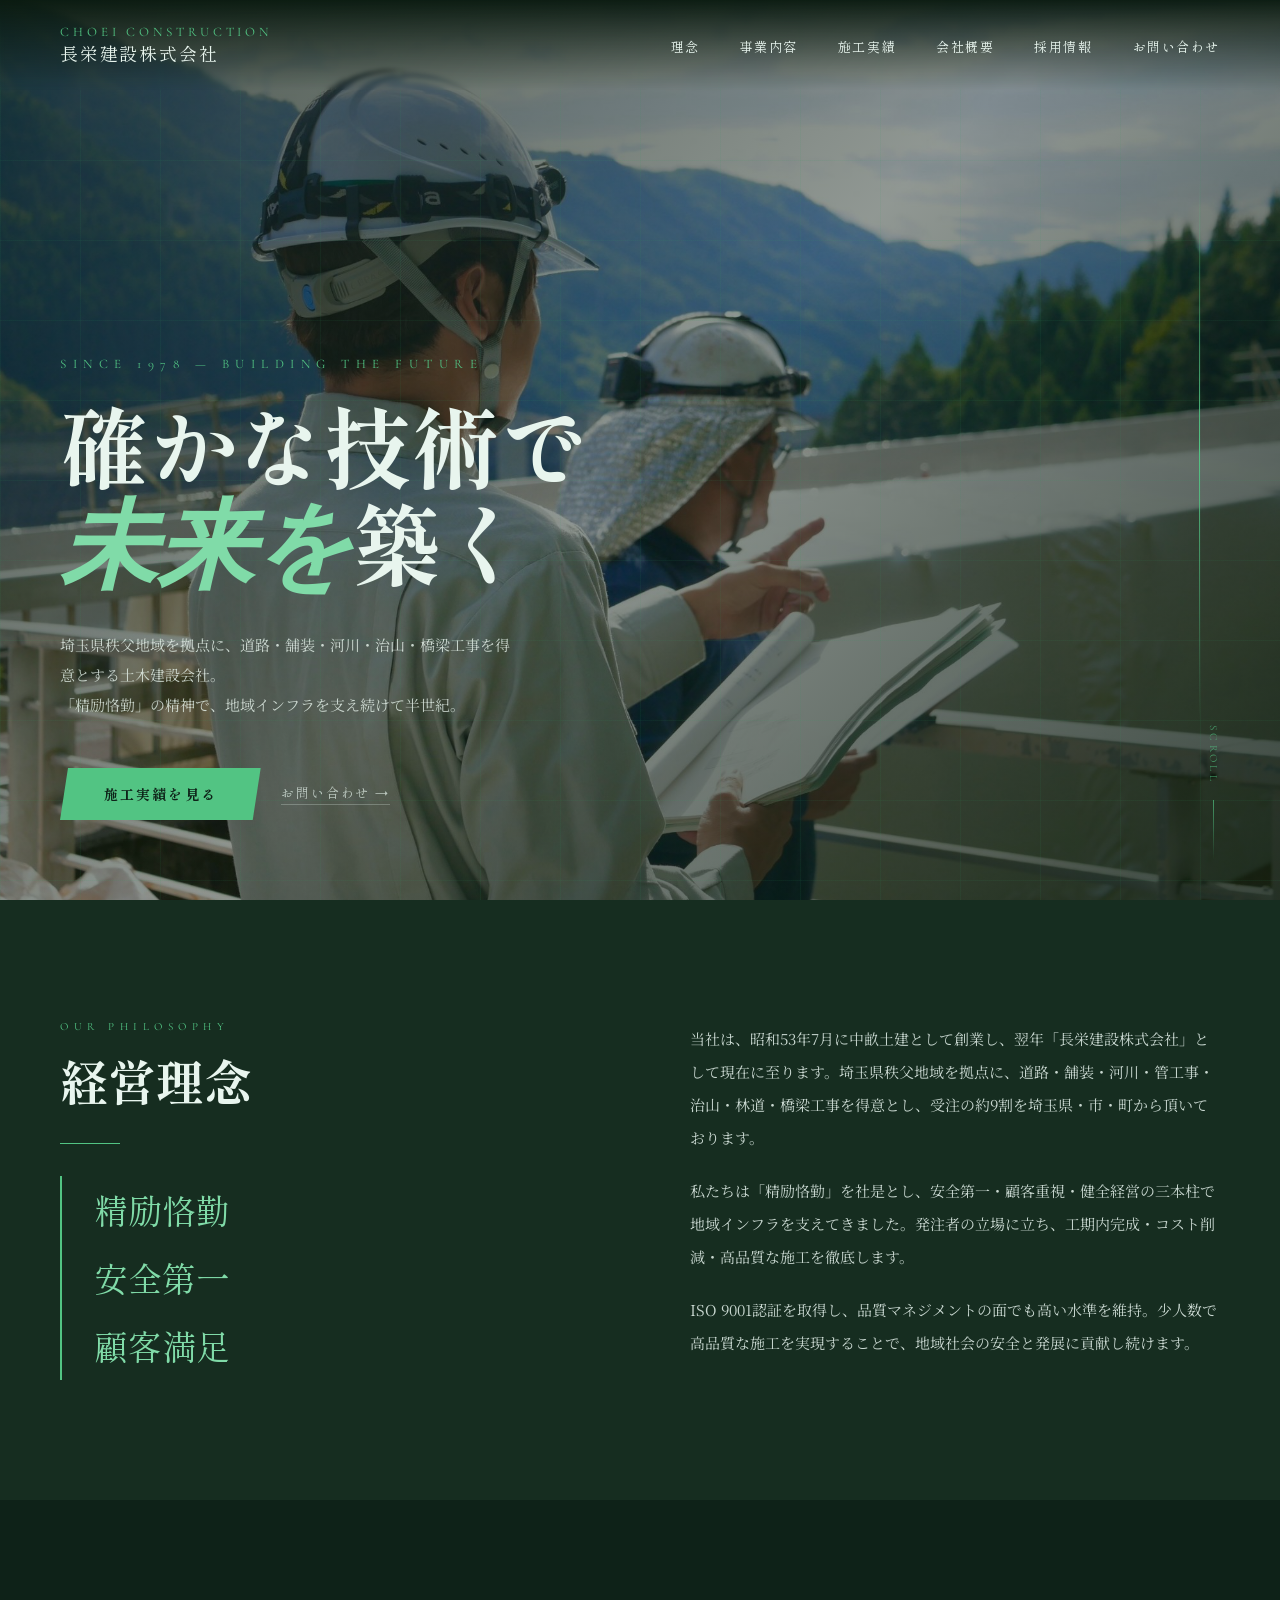
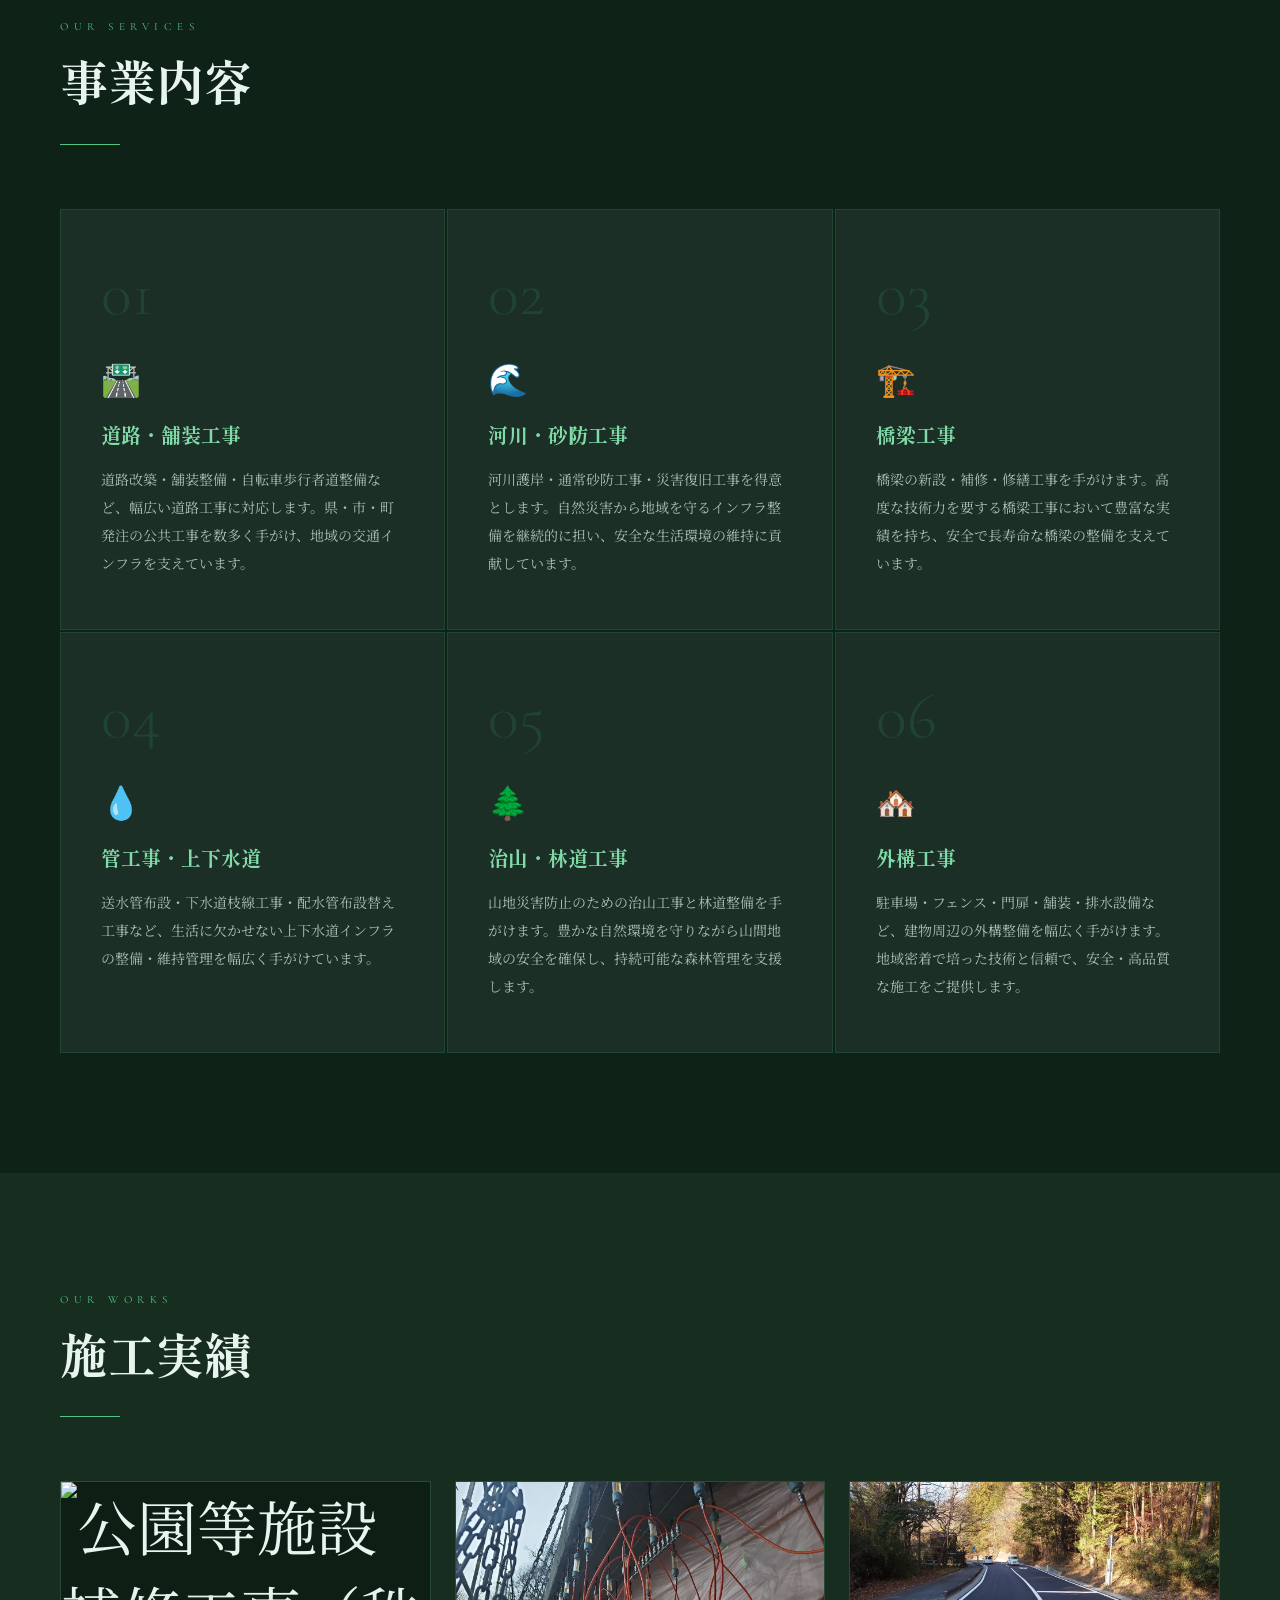
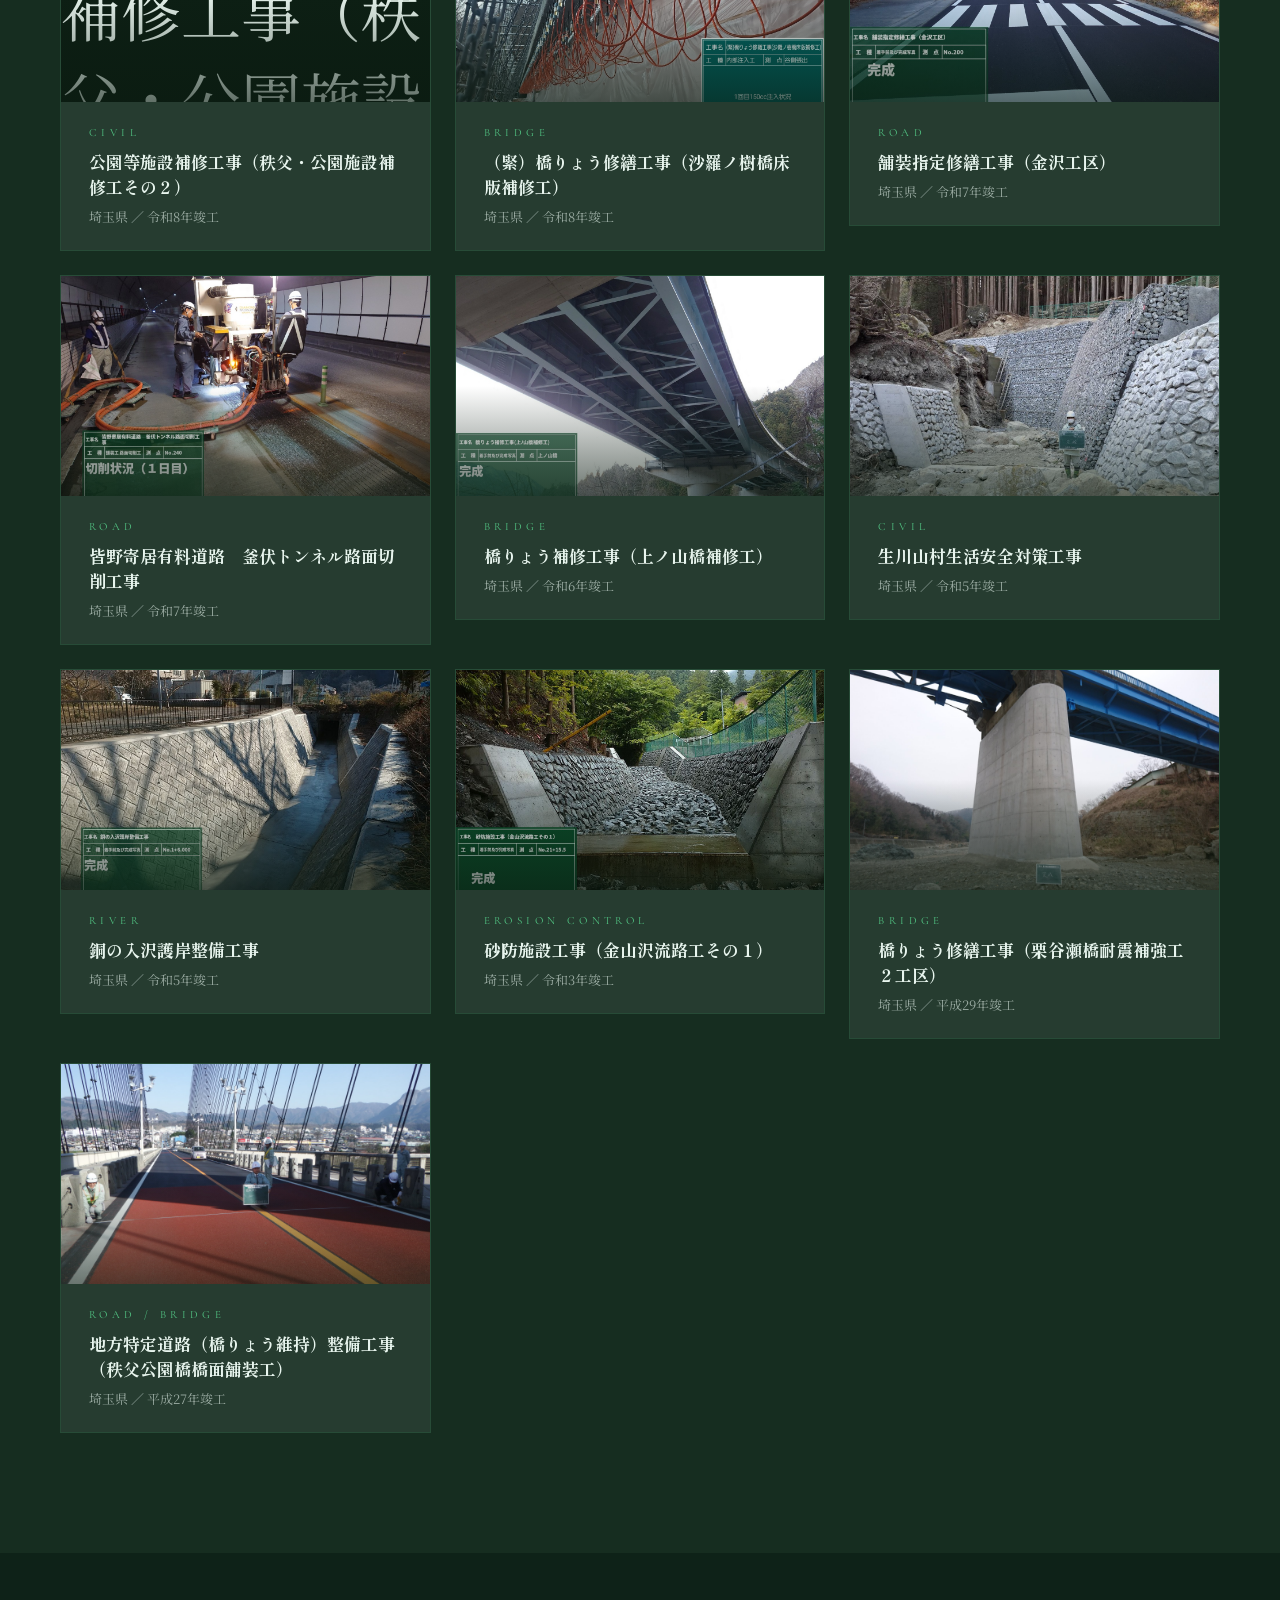
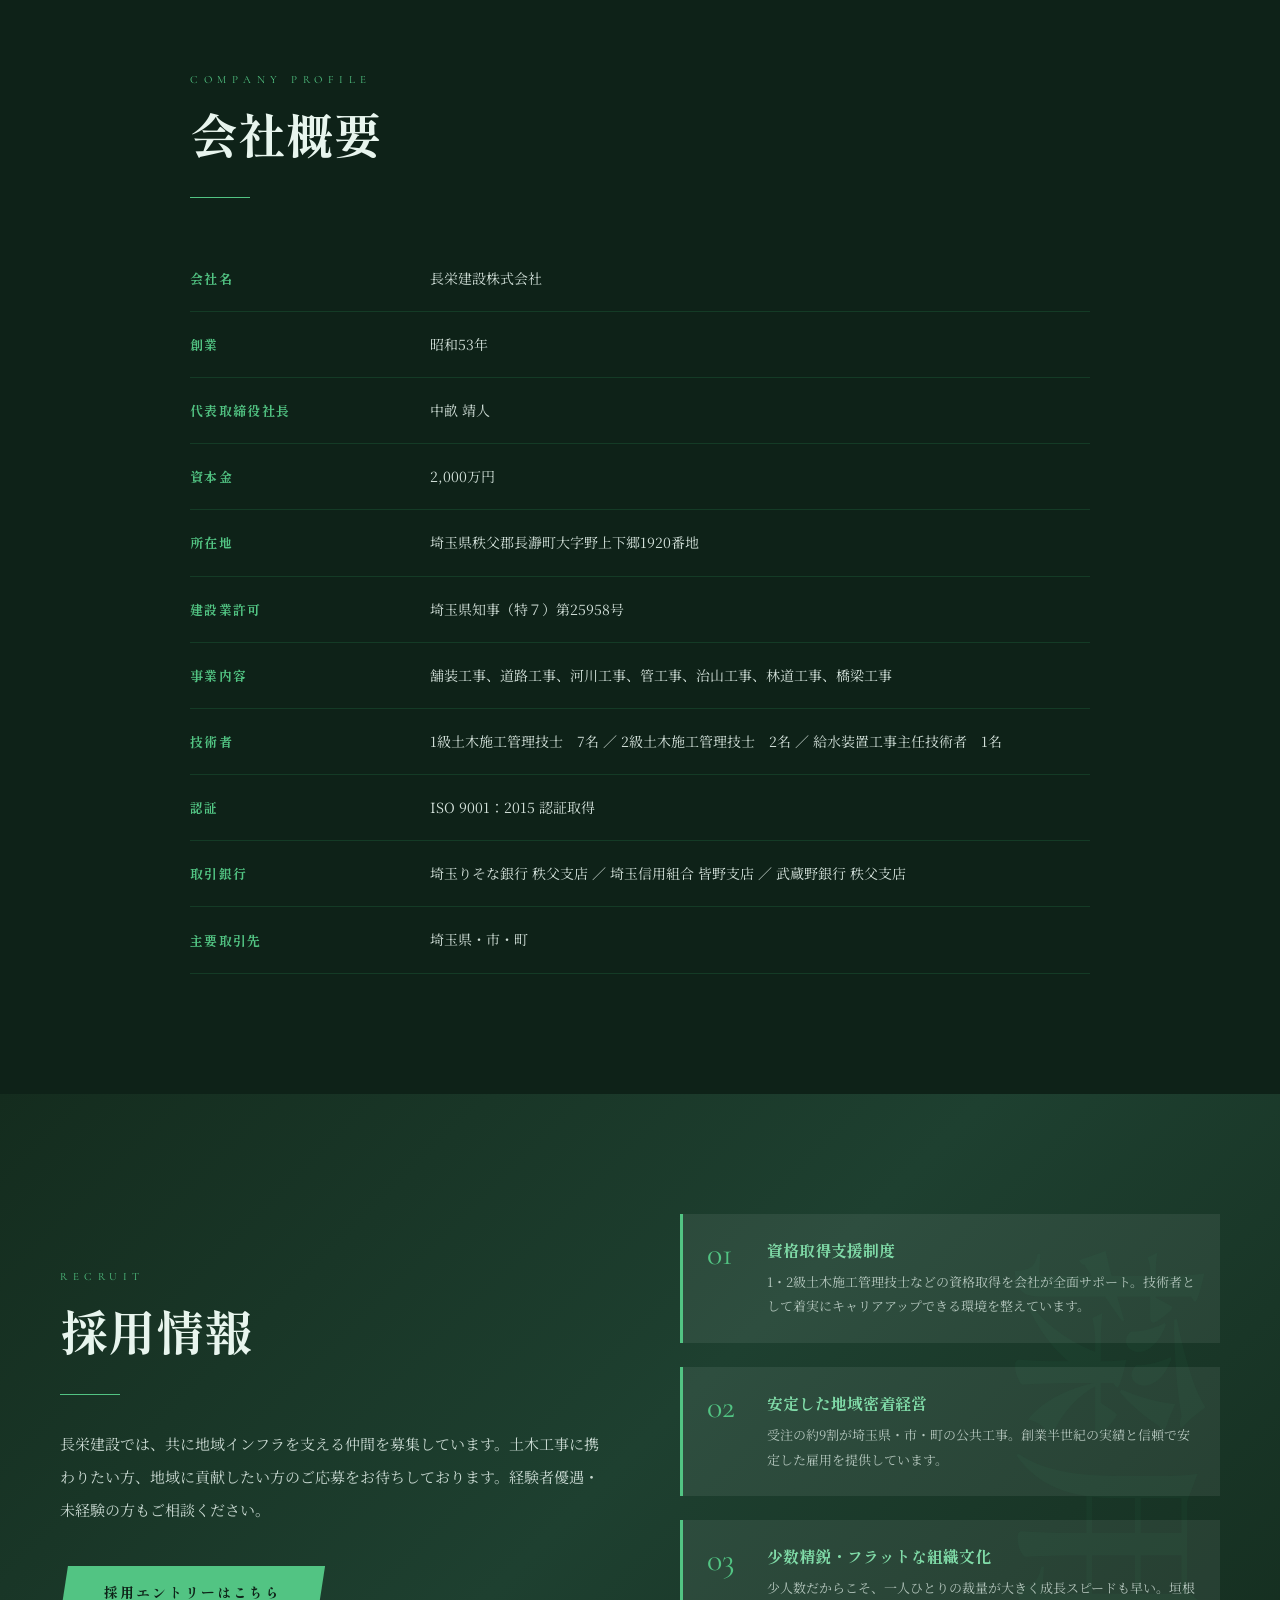
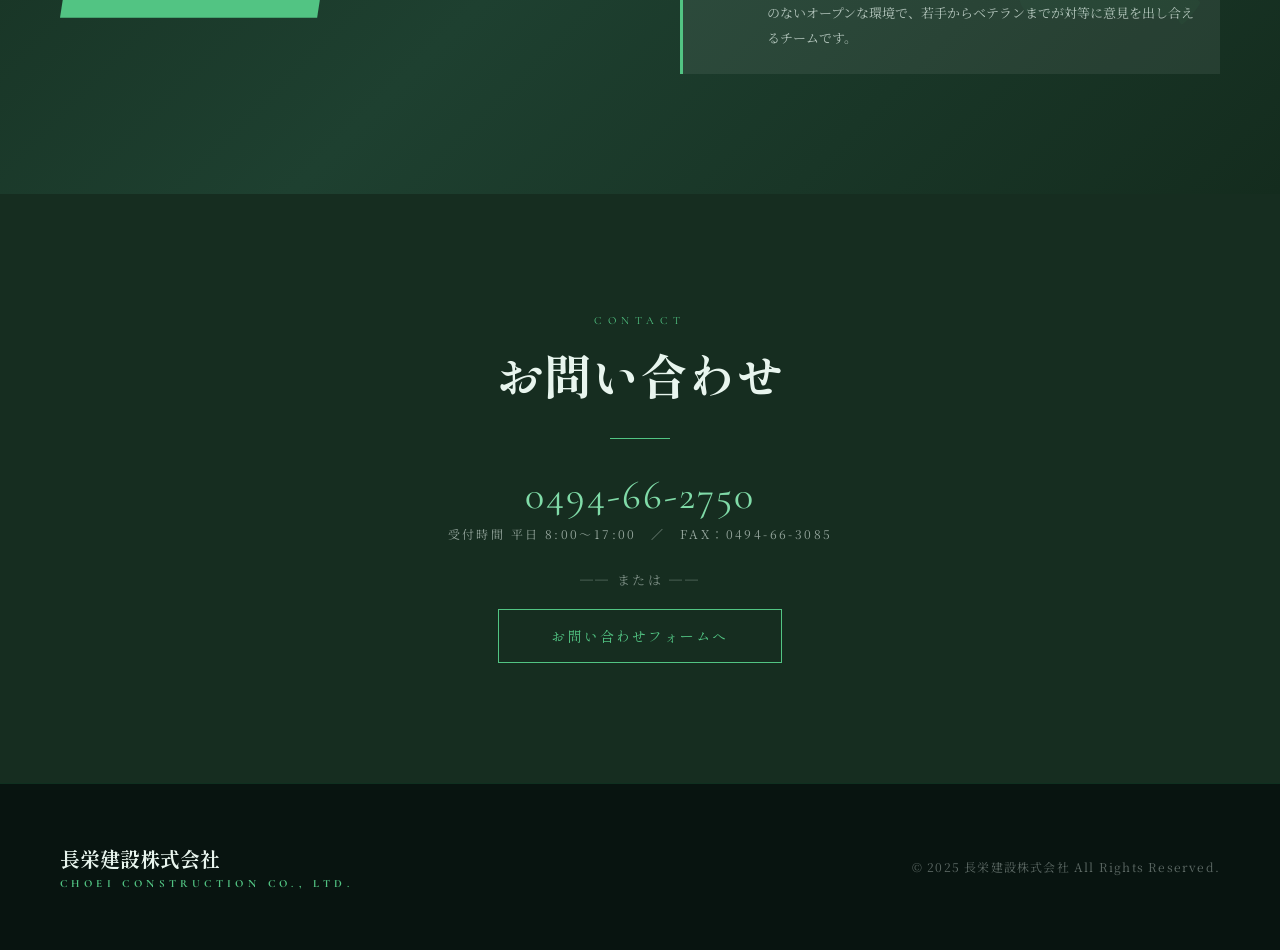
==== commit 8382b879: "Update index.html" ====
--- a/index.html
+++ b/index.html
@@ -3,6 +3,7 @@
 <head>
 <meta charset="UTF-8">
 <meta name="viewport" content="width=device-width, initial-scale=1.0">
+<meta name="format-detection" content="telephone=no">
 <title>長栄建設株式会社 | 埼玉県秩父・長瀞の土木建設会社</title>
 <meta name="description" content="長栄建設株式会社は埼玉県秩父郡長瀞町に拠点を置く土木建設会社です。道路・舗装・河川・砂防・橋梁・管工事・治山・林道・外構工事を手がけ、埼玉県・市・町の公共工事を中心に地域インフラを支えています。ISO 9001：2015認証取得。">
 <meta name="keywords" content="長栄建設,長栄建設株式会社,土木工事,建設会社,秩父,長瀞,埼玉,道路工事,舗装工事,河川工事,砂防工事,橋梁工事,管工事,治山工事,林道工事,外構工事,公共工事,土木施工管理,求人,採用">
@@ -177,6 +178,7 @@
   .contact-inner > p { font-size: 15px; line-height: 2; color: rgba(232,245,238,0.80); margin-bottom: 48px; }
   .contact-actions { display: flex; flex-direction: column; align-items: center; gap: 20px; }
   .contact-tel { font-family: 'Cormorant Garamond', serif; font-size: 40px; color: var(--green-light); letter-spacing: 0.05em; }
+  .contact-tel a { color: var(--green-light); -webkit-text-fill-color: var(--green-light); text-decoration: none; }
   .contact-tel-note { font-size: 12px; color: rgba(232,245,238,0.60); letter-spacing: 0.2em; margin-top: 6px; }
 
   footer { background: #081410; padding: 60px; display: flex; justify-content: space-between; align-items: center; border-top: 1px solid rgba(46,158,98,0.20); }
@@ -192,6 +194,31 @@
     .philosophy-inner, .recruit-grid { grid-template-columns: 1fr; gap: 48px; }
     .services-grid, .works-grid { grid-template-columns: 1fr; }
     footer { flex-direction: column; gap: 24px; text-align: center; }
+  }
+
+  /* ===== アコーディオン（スマホのみ。PCは従来通り全表示） ===== */
+  .acc-toggle { display: none; }
+  @media (min-width: 901px) {
+    .acc > .acc-body { display: contents; }   /* PCではラッパを無効化し元レイアウト維持 */
+  }
+  @media (max-width: 900px) {
+    section.acc { padding: 0 24px; border-top: 1px solid rgba(46,158,98,0.18); }
+    .acc-toggle { display: flex; align-items: center; justify-content: space-between; gap: 16px;
+      width: 100%; padding: 26px 0; background: none; border: none; color: inherit;
+      font-family: inherit; cursor: pointer; text-align: left; -webkit-tap-highlight-color: transparent; }
+    .acc-head { display: flex; flex-direction: column; gap: 4px; }
+    .acc-label { font-family: 'Cormorant Garamond', serif; font-size: 11px; letter-spacing: 0.3em; color: var(--green); text-transform: uppercase; }
+    .acc-title { font-family: 'Shippori Mincho', serif; font-size: 20px; font-weight: 700; color: var(--green-light); }
+    .acc-icon { position: relative; width: 18px; height: 18px; flex-shrink: 0; }
+    .acc-icon::before, .acc-icon::after { content: ''; position: absolute; background: var(--green); transition: transform 0.3s; }
+    .acc-icon::before { top: 8px; left: 0; width: 18px; height: 2px; }
+    .acc-icon::after  { left: 8px; top: 0; width: 2px; height: 18px; }
+    .acc.open .acc-icon::after { transform: scaleY(0); }   /* 開くと ＋ → － */
+    .acc > .acc-body { overflow: hidden; max-height: 0; transition: max-height 0.45s ease; }
+    .acc.open > .acc-body { max-height: 12000px; padding-bottom: 56px; }
+    .acc-body .section-label, .acc-body .section-title, .acc-body .divider,
+    .acc-body .services-header, .acc-body .works-header { display: none; }
+    .recruit::before { display: none; }
   }
 </style>
 </head>
@@ -344,7 +371,7 @@
       <tr><th>資本金</th><td>2,000万円</td></tr>
       <tr><th>所在地</th><td>埼玉県秩父郡長瀞町大字野上下郷1920番地</td></tr>
       <tr><th>建設業許可</th><td>埼玉県知事（特７）第25958号</td></tr>
-      <tr><th>事業内容</th><td>土木一式工事、とび土工工事、舗装工事、道路工事、河川工事、管工事、治山工事、林道工事、橋梁工事</td></tr>
+      <tr><th>事業内容</th><td>舗装工事、道路工事、河川工事、管工事、治山工事、林道工事、橋梁工事</td></tr>
       <tr><th>技術者</th><td>1級土木施工管理技士　7名 ／ 2級土木施工管理技士　2名 ／ 給水装置工事主任技術者　1名</td></tr>
       <tr><th>認証</th><td>ISO 9001：2015 認証取得</td></tr>
       <tr><th>取引銀行</th><td>埼玉りそな銀行 秩父支店 ／ 埼玉信用組合 皆野支店 ／ 武蔵野銀行 秩父支店</td></tr>
@@ -397,7 +424,7 @@
     <div class="divider"></div>
     <div class="contact-actions">
       <div>
-        <div class="contact-tel">0494-66-2750</div>
+        <div class="contact-tel"><a href="tel:0494-66-2750">0494-66-2750</a></div>
         <div class="contact-tel-note">受付時間 平日 8:00〜17:00　／　FAX：0494-66-3085</div>
       </div>
       <div style="margin-top:8px;color:rgba(232,245,238,0.48);font-size:13px;letter-spacing:0.2em;">── または ──</div>
@@ -409,4 +436,46 @@
 </section>
 
 <footer>
-  <div class="footer-logo">長栄建設株式会社<span>CHOEI CON+  <div class="footer-logo">長栄建設株式会社<span>CHOEI CONSTRUCTION CO., LTD.</span></div>
+  <div class="footer-copy">© 2025 長栄建設株式会社 All Rights Reserved.</div>
+</footer>
+
+<script>
+/* スマホ用アコーディオン：対象セクションを「見出しバー＋本文」に変換（PCはCSSで従来表示） */
+(function () {
+  var ids = ['philosophy', 'services', 'works', 'company', 'recruit'];
+  ids.forEach(function (id) {
+    var sec = document.getElementById(id);
+    if (!sec || sec.classList.contains('acc')) return;
+
+    var labelEl = sec.querySelector('.section-label');
+    var titleEl = sec.querySelector('.section-title');
+    var label = labelEl ? labelEl.textContent.trim() : '';
+    var title = titleEl ? titleEl.textContent.trim() : '';
+
+    var body = document.createElement('div');
+    body.className = 'acc-body';
+    while (sec.firstChild) { body.appendChild(sec.firstChild); }
+
+    var btn = document.createElement('button');
+    btn.type = 'button';
+    btn.className = 'acc-toggle';
+    btn.setAttribute('aria-expanded', 'false');
+    btn.innerHTML = '<span class="acc-head"><span class="acc-label"></span><span class="acc-title"></span></span><span class="acc-icon" aria-hidden="true"></span>';
+    btn.querySelector('.acc-label').textContent = label;
+    btn.querySelector('.acc-title').textContent = title;
+
+    sec.appendChild(btn);
+    sec.appendChild(body);
+    sec.classList.add('acc');
+
+    btn.addEventListener('click', function () {
+      var open = sec.classList.toggle('open');
+      btn.setAttribute('aria-expanded', open ? 'true' : 'false');
+    });
+  });
+})();
+</script>
+
+</body>
+</html>
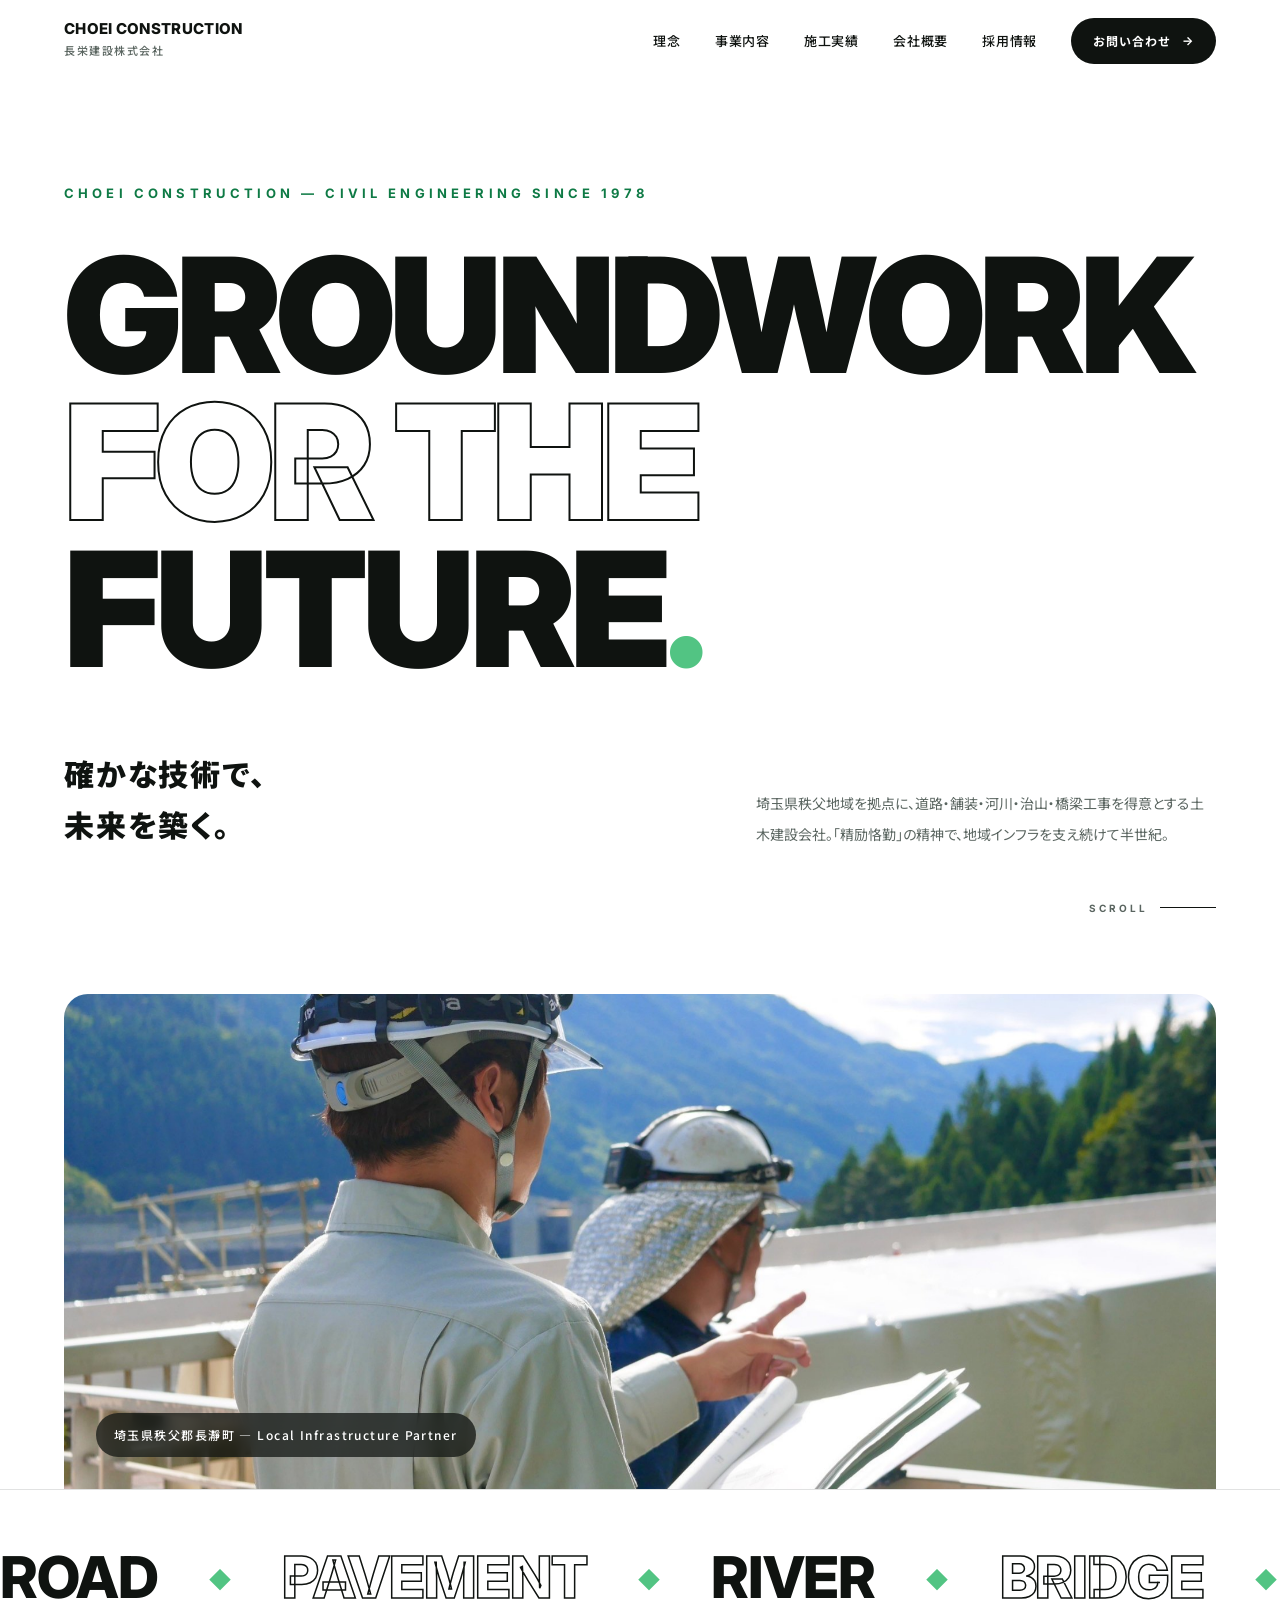
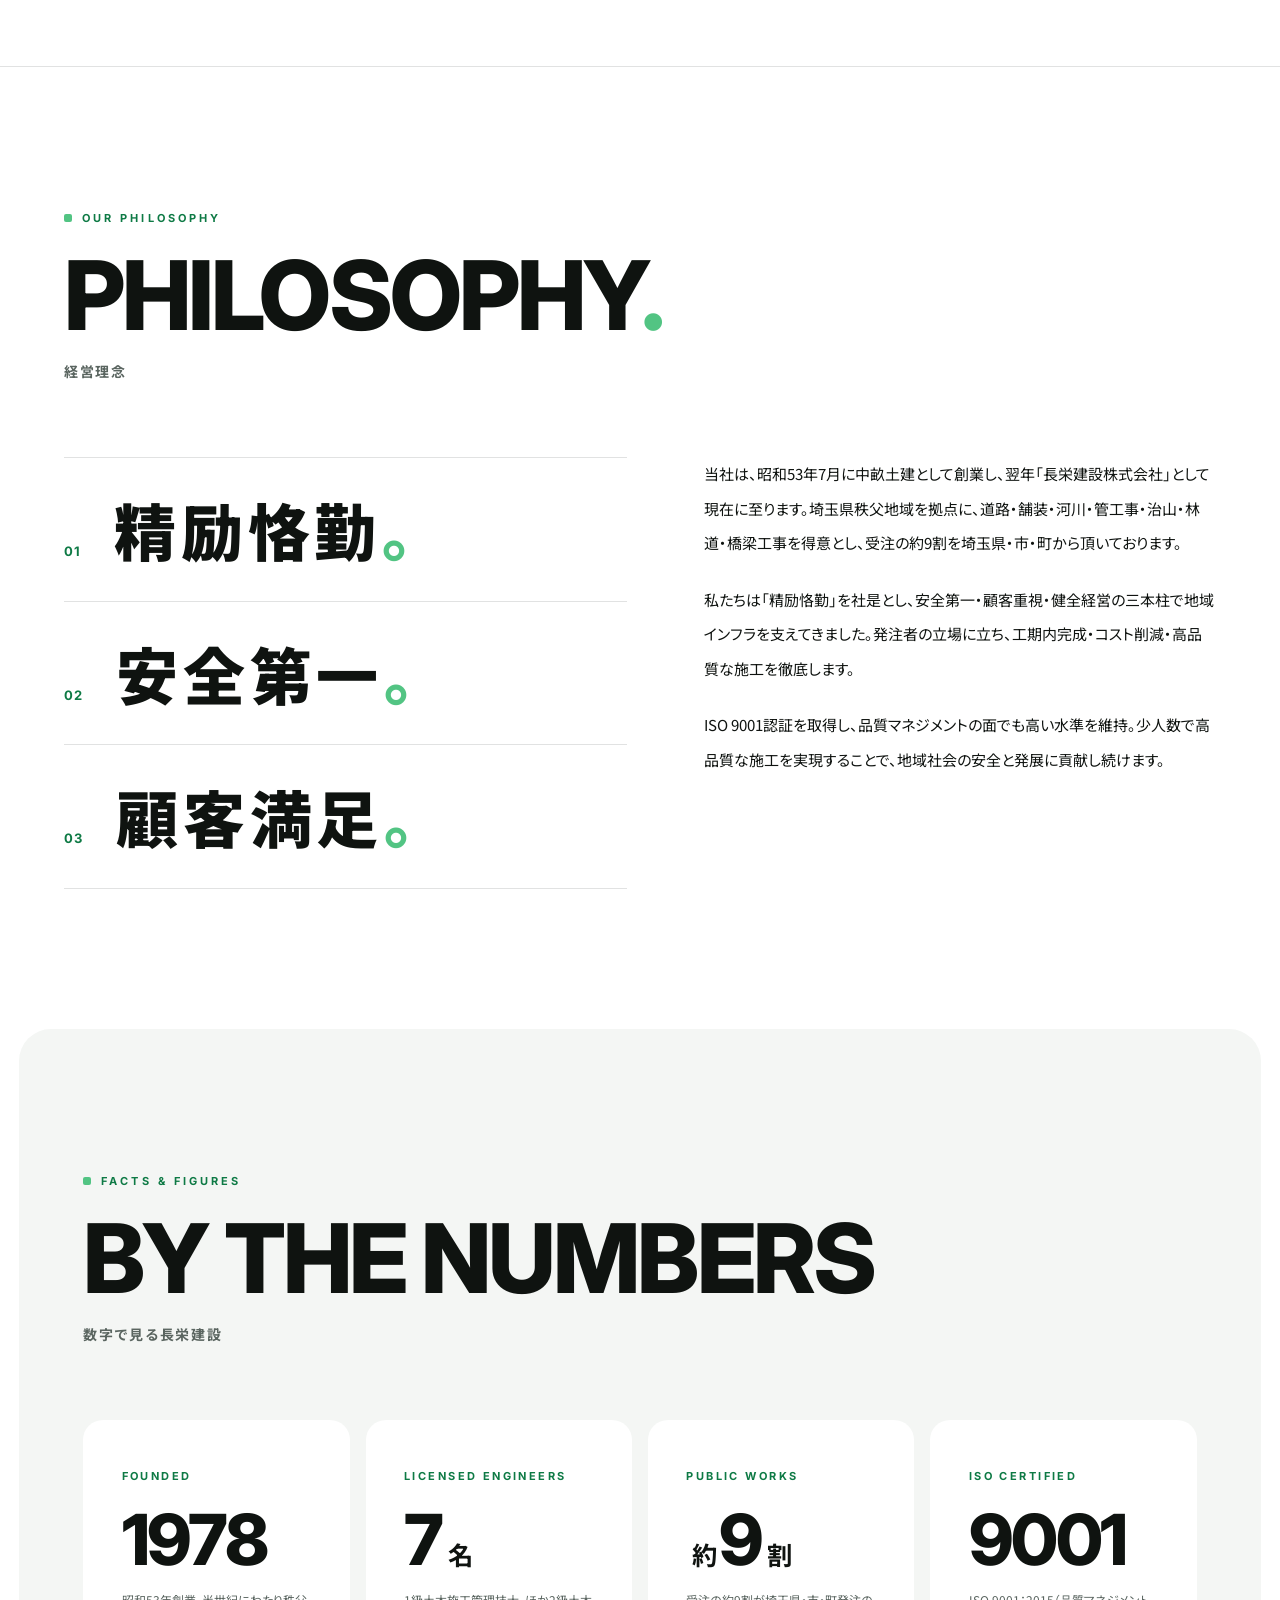
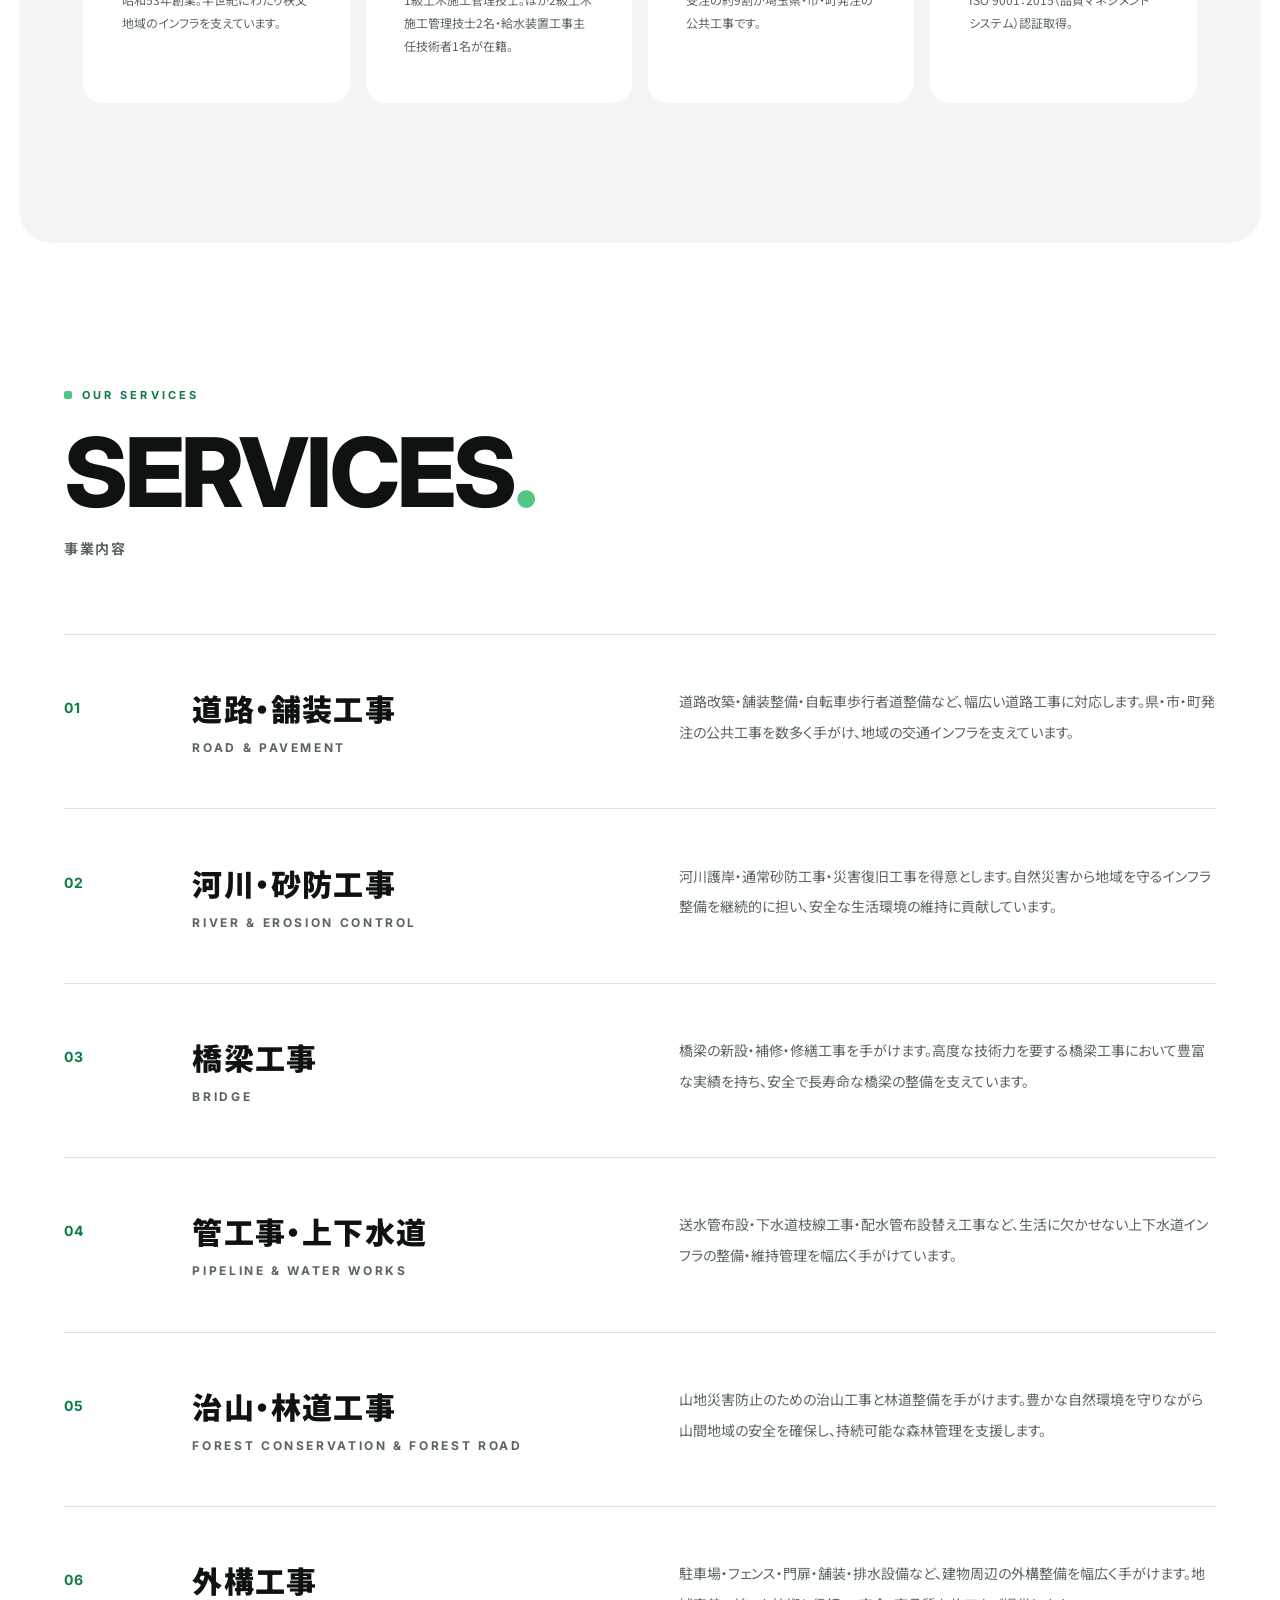
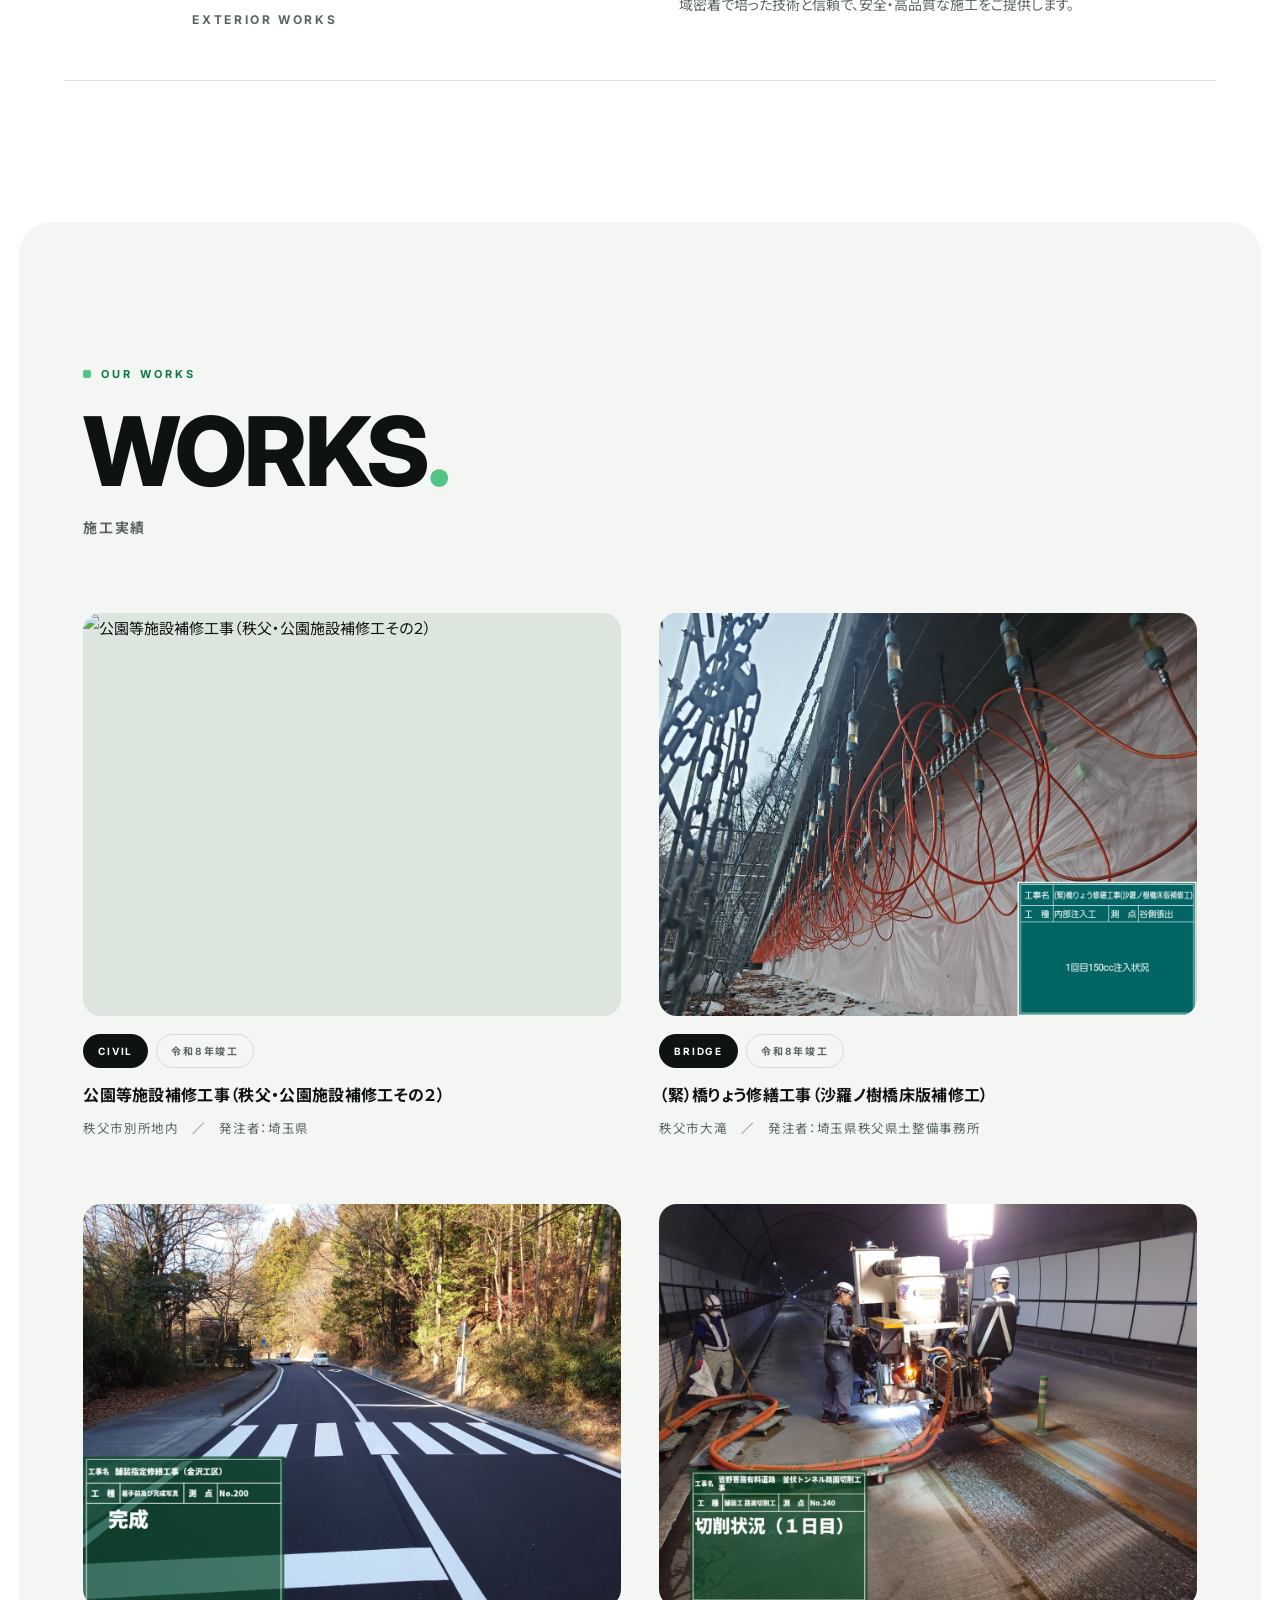
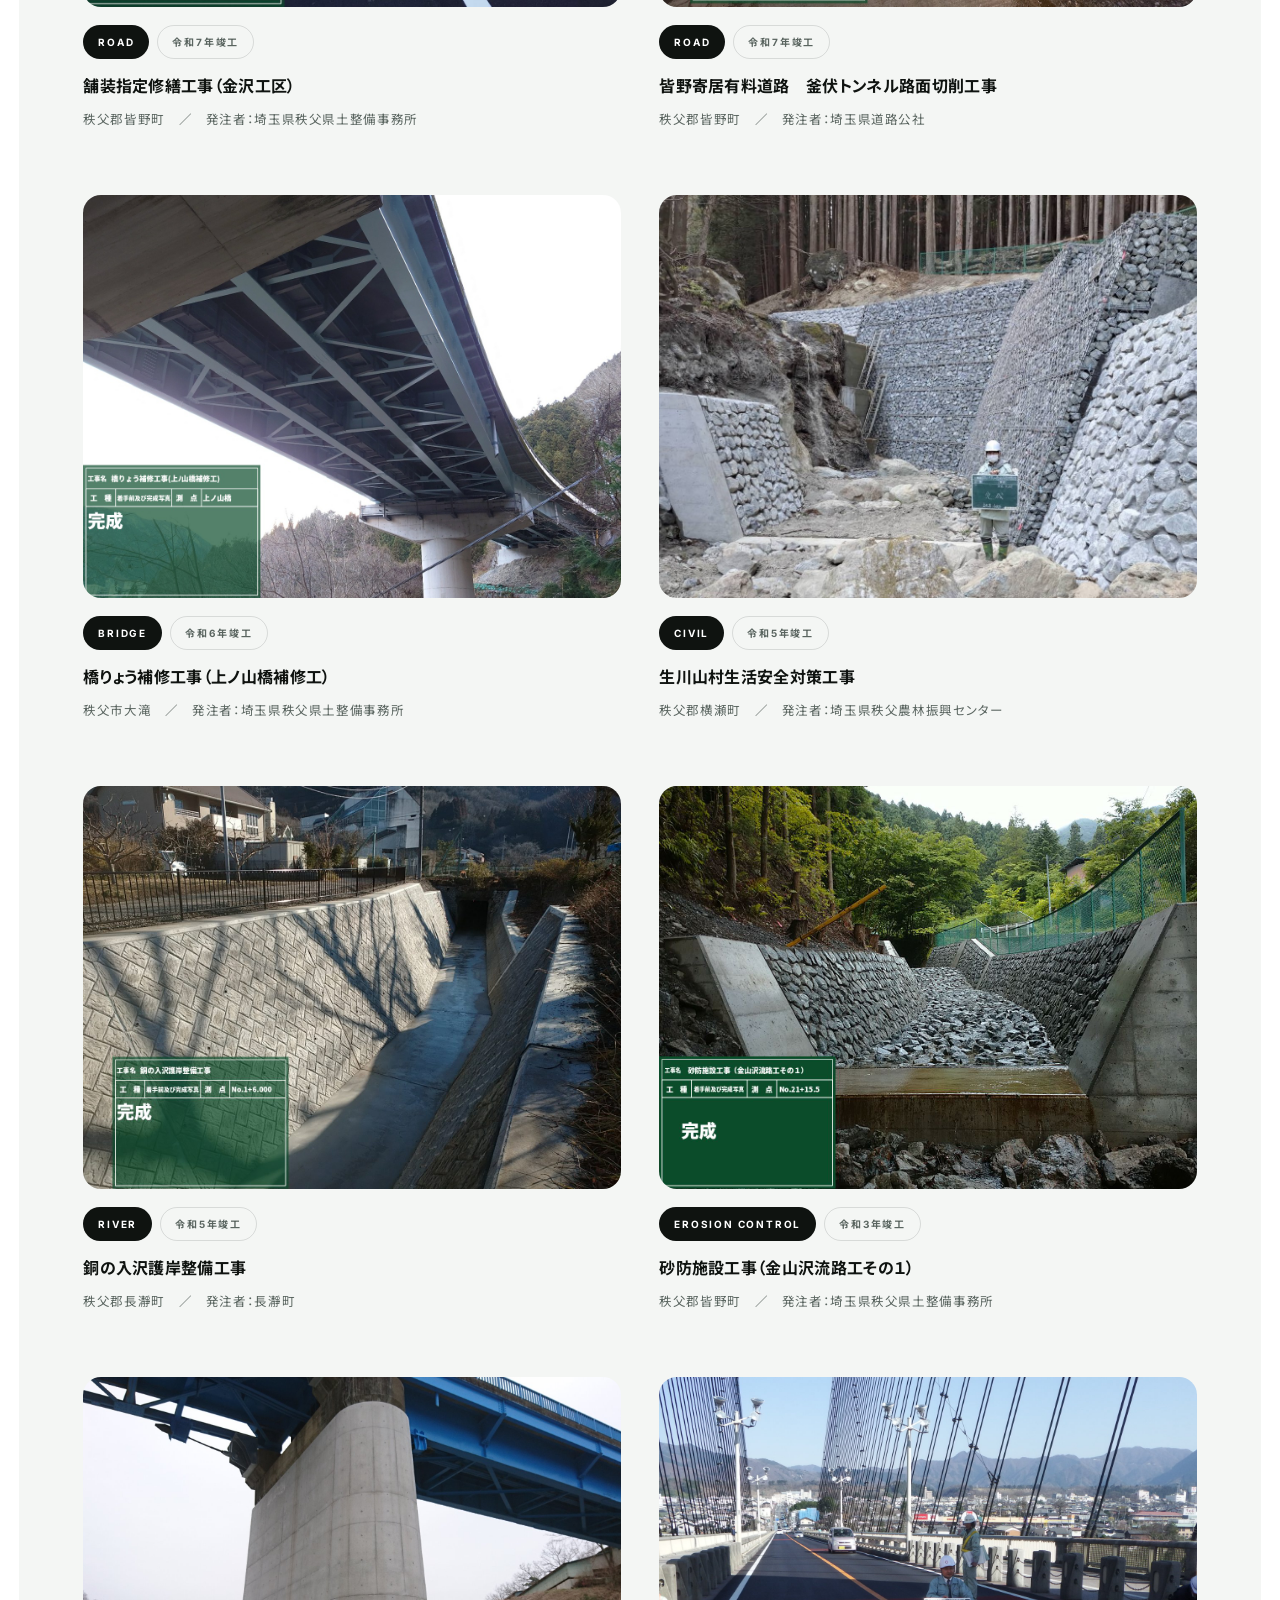
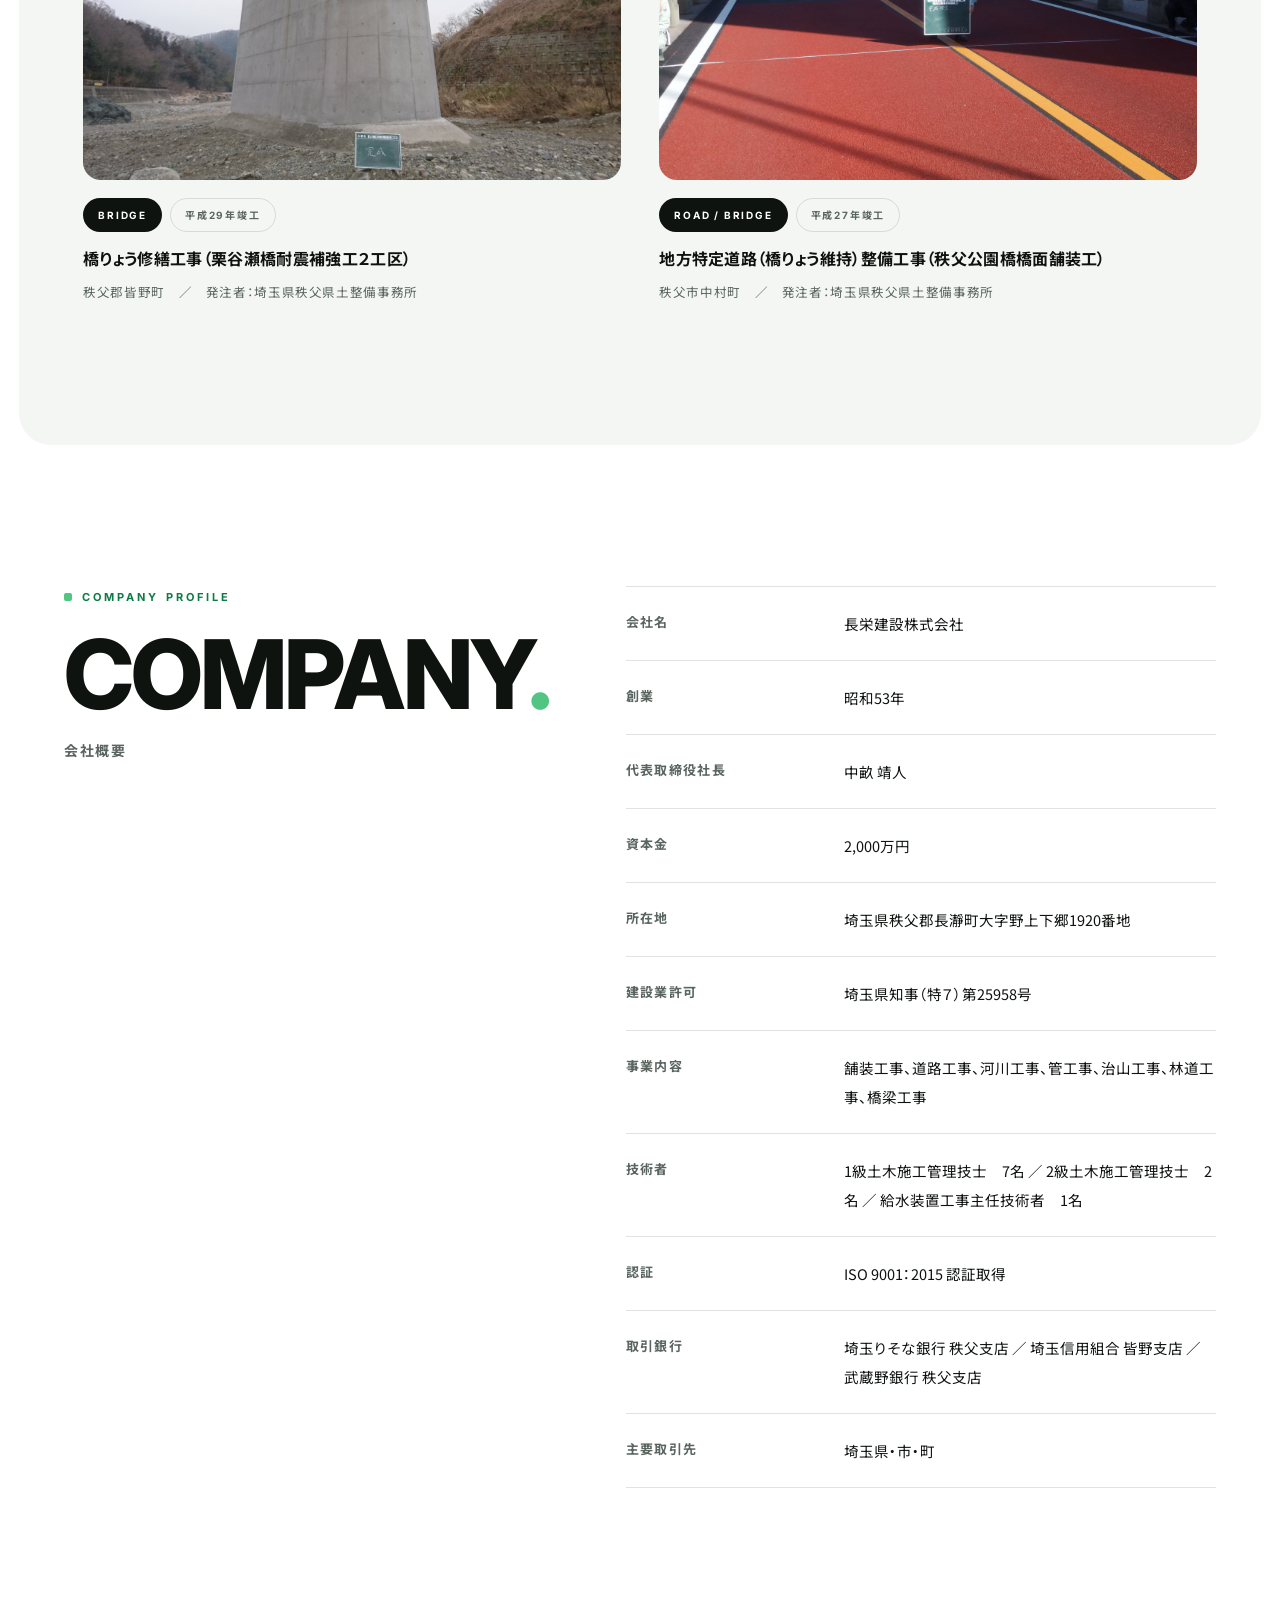
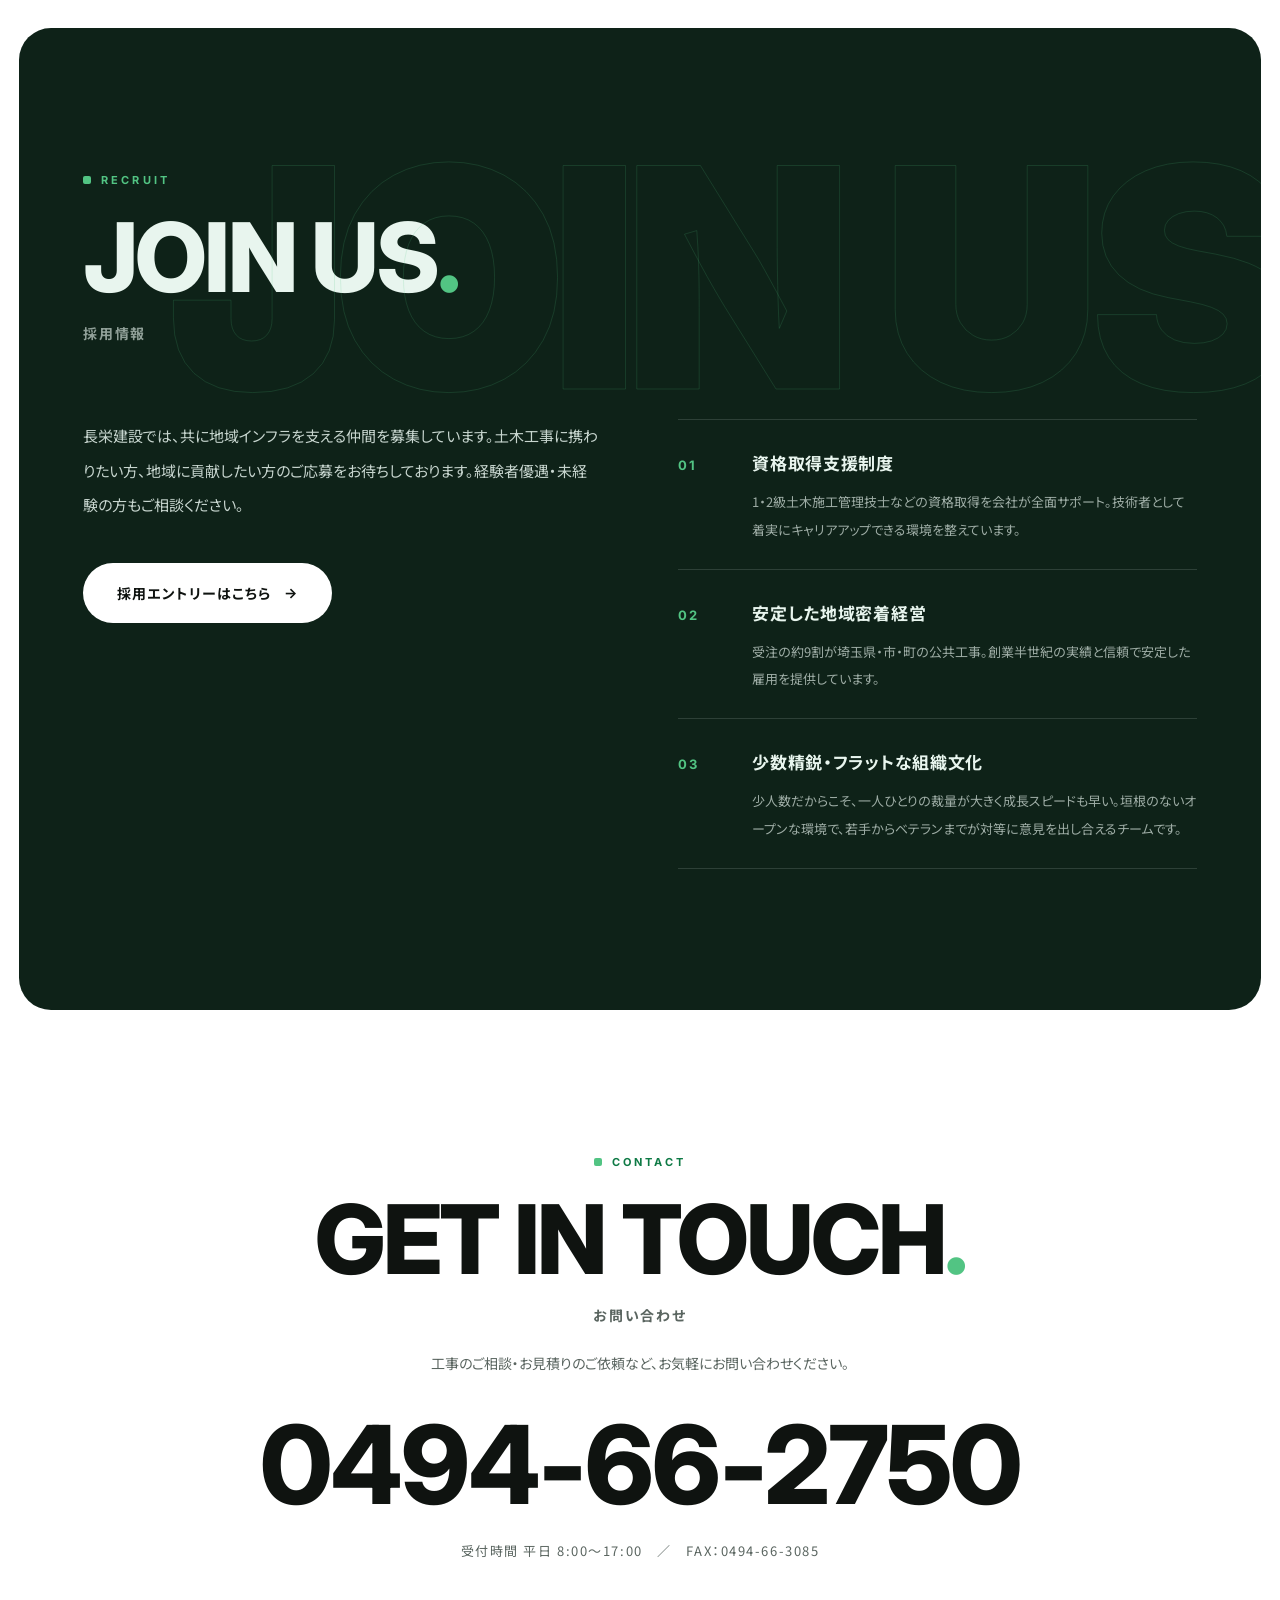
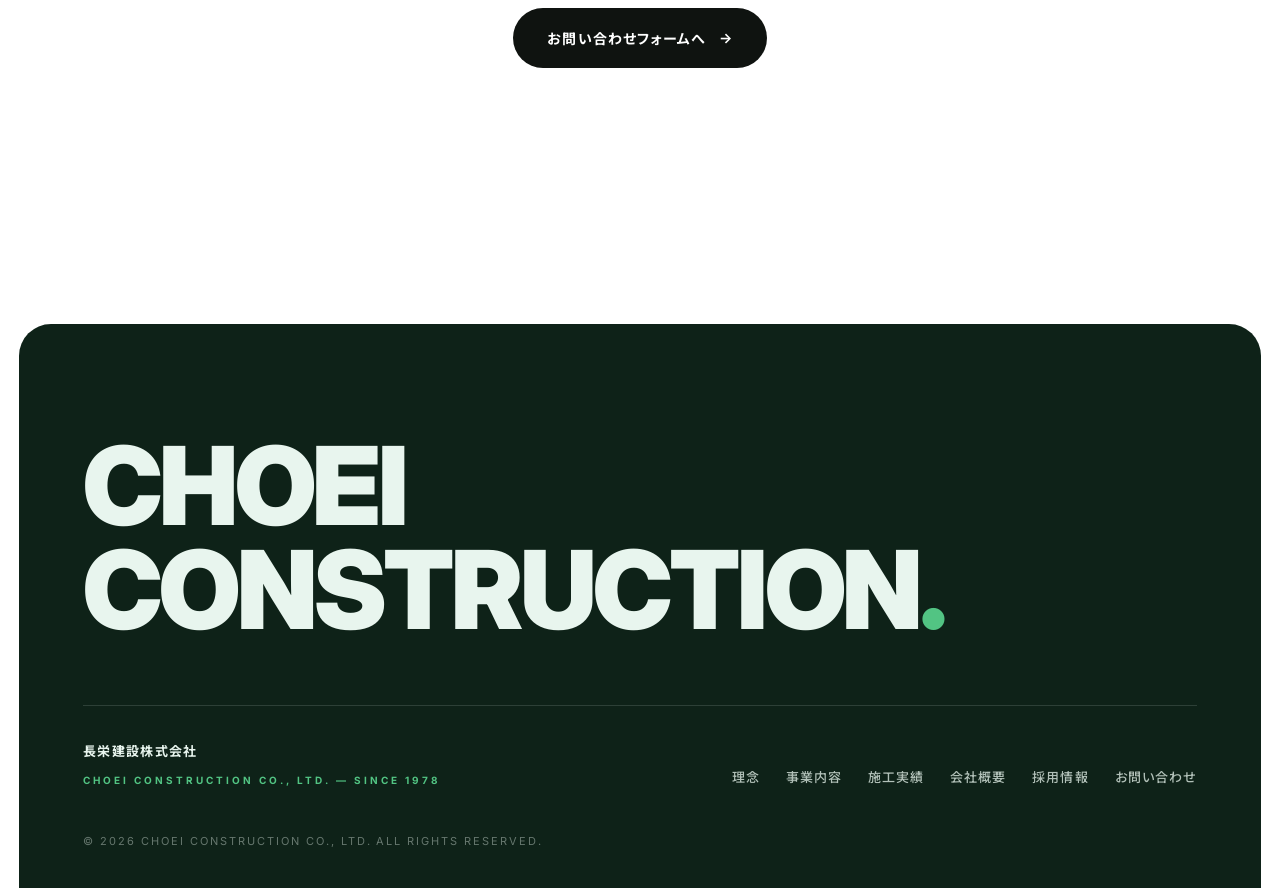
==== commit ad856f64: "デザイン全面リニューアル（白基調×緑・タイポグラフィ主体） - 全4ページを共有CSS/JS（assets/）ベースの新デザインへ刷新 - 施工実績パイプライン互換を維持（worksDataブロック・" ====
--- a/index.html
+++ b/index.html
@@ -4,6 +4,14 @@
 <meta charset="UTF-8">
 <meta name="viewport" content="width=device-width, initial-scale=1.0">
 <meta name="format-detection" content="telephone=no">
+
+<!-- Favicon -->
+<link rel="icon" href="/favicon.ico" sizes="any">
+<link rel="icon" type="image/svg+xml" href="/favicon.svg">
+<link rel="icon" type="image/png" sizes="96x96" href="/favicon-96x96.png">
+<link rel="apple-touch-icon" sizes="180x180" href="/apple-touch-icon.png">
+<link rel="manifest" href="/site.webmanifest">
+<meta name="theme-color" content="#ffffff">
 <title>長栄建設株式会社 | 埼玉県秩父・長瀞の土木建設会社</title>
 <meta name="description" content="長栄建設株式会社は埼玉県秩父郡長瀞町に拠点を置く土木建設会社です。道路・舗装・河川・砂防・橋梁・管工事・治山・林道・外構工事を手がけ、埼玉県・市・町の公共工事を中心に地域インフラを支えています。ISO 9001：2015認証取得。">
 <meta name="keywords" content="長栄建設,長栄建設株式会社,土木工事,建設会社,秩父,長瀞,埼玉,道路工事,舗装工事,河川工事,砂防工事,橋梁工事,管工事,治山工事,林道工事,外構工事,公共工事,土木施工管理,求人,採用">
@@ -49,219 +57,87 @@
   "sameAs": []
 }
 </script>
-<link href="https://fonts.googleapis.com/css2?family=Noto+Serif+JP:wght@300;400;700;900&family=Shippori+Mincho:wght@400;700&family=Cormorant+Garamond:ital,wght@0,300;0,600;1,300&display=swap" rel="stylesheet">
-<style>
-  :root {
-    --navy: #0e2218;
-    --navy-mid: #162d20;
-    --green: #52c483;
-    --green-light: #80dba8;
-    --white: #e8f5ee;
-  }
-  * { margin: 0; padding: 0; box-sizing: border-box; }
-  html { scroll-behavior: smooth; }
-  body { font-family: 'Noto Serif JP', serif; background: var(--navy); color: var(--white); overflow-x: hidden; }
-
-  nav {
-    position: fixed; top: 0; width: 100%; z-index: 100;
-    display: flex; align-items: center; justify-content: space-between;
-    padding: 24px 60px;
-    background: linear-gradient(to bottom, rgba(10,26,16,0.97), transparent);
-    backdrop-filter: blur(2px);
-  }
-  .nav-logo { font-family: 'Cormorant Garamond', serif; font-size: 13px; letter-spacing: 0.3em; color: var(--green); text-transform: uppercase; }
-  .nav-logo span { display: block; font-family: 'Shippori Mincho', serif; font-size: 18px; letter-spacing: 0.1em; color: var(--white); }
-  .nav-links { display: flex; gap: 40px; list-style: none; }
-  .nav-links a { font-family: 'Shippori Mincho', serif; font-size: 13px; color: var(--white); text-decoration: none; letter-spacing: 0.12em; opacity: 1; transition: opacity 0.3s, color 0.3s; }
-  .nav-links a:hover { opacity: 1; color: var(--green); }
-
-  .hero {
-    height: 100vh; position: relative;
-    display: flex; align-items: flex-end;
-    padding: 0 60px 80px; overflow: hidden;
-  }
-  .hero-bg {
-    position: absolute; inset: 0;
-    background-image:
-      linear-gradient(135deg, rgba(10,26,16,0.75) 0%, rgba(10,26,16,0.45) 50%, rgba(10,26,16,0.8) 100%),
-      url('image1.jpeg');
-    background-size: cover;
-    background-position: center 30%;
-    background-color: #0e2218;
-  }
-  .hero-grid {
-    position: absolute; inset: 0;
-    background-image: linear-gradient(rgba(46,158,98,0.08) 1px, transparent 1px), linear-gradient(90deg, rgba(46,158,98,0.08) 1px, transparent 1px);
-    background-size: 80px 80px;
-    animation: gridShift 20s linear infinite;
-  }
-  @keyframes gridShift { from { background-position: 0 0; } to { background-position: 80px 80px; } }
-  .hero-accent {
-    position: absolute; right: 80px; top: 50%; transform: translateY(-50%);
-    width: 1px; height: 60vh;
-    background: linear-gradient(to bottom, transparent, var(--green), transparent);
-    animation: pulse 3s ease-in-out infinite;
-  }
-  @keyframes pulse { 0%,100%{opacity:0.4}50%{opacity:1} }
-  .hero-content { position: relative; z-index: 2; max-width: 700px; }
-  .hero-sub { font-family: 'Cormorant Garamond', serif; font-size: 13px; letter-spacing: 0.5em; color: var(--green); text-transform: uppercase; margin-bottom: 24px; animation: fadeUp 1s 0.2s both; }
-  .hero-title { font-family: 'Shippori Mincho', serif; font-size: clamp(48px,7vw,88px); font-weight: 700; line-height: 1.1; animation: fadeUp 1s 0.4s both; }
-  .hero-title em { font-style: italic; font-family: 'Cormorant Garamond', serif; color: var(--green-light); font-size: 1.1em; }
-  .hero-desc { margin-top: 28px; font-size: 15px; line-height: 2; color: rgba(232,245,238,0.80); max-width: 460px; animation: fadeUp 1s 0.6s both; }
-  .hero-cta { margin-top: 48px; display: flex; gap: 20px; align-items: center; animation: fadeUp 1s 0.8s both; }
-  .btn-primary { display: inline-block; padding: 16px 44px; background: var(--green); color: var(--navy); font-family: 'Shippori Mincho', serif; font-size: 14px; letter-spacing: 0.15em; text-decoration: none; font-weight: 700; transition: all 0.3s; clip-path: polygon(8px 0%, 100% 0%, calc(100% - 8px) 100%, 0% 100%); }
-  .btn-primary:hover { background: var(--green-light); transform: translateY(-2px); }
-  .btn-secondary { font-family: 'Shippori Mincho', serif; font-size: 13px; color: var(--white); text-decoration: none; letter-spacing: 0.15em; opacity: 0.7; border-bottom: 1px solid rgba(232,245,238,0.38); padding-bottom: 2px; transition: opacity 0.3s; }
-  .btn-secondary:hover { opacity: 1; }
-  .hero-scroll { position: absolute; bottom: 40px; right: 60px; font-family: 'Cormorant Garamond', serif; font-size: 11px; letter-spacing: 0.3em; color: var(--green); opacity: 0.7; writing-mode: vertical-rl; display: flex; align-items: center; gap: 16px; animation: fadeIn 2s 1.5s both; }
-  .hero-scroll::after { content: ''; display: block; width: 1px; height: 60px; background: linear-gradient(to bottom, var(--green), transparent); animation: scrollLine 2s ease-in-out infinite; }
-  @keyframes scrollLine { 0%,100%{transform:scaleY(1);opacity:0.7}50%{transform:scaleY(0.6);opacity:1} }
-  @keyframes fadeUp { from{opacity:0;transform:translateY(30px)}to{opacity:1;transform:translateY(0)} }
-  @keyframes fadeIn { from{opacity:0}to{opacity:0.7} }
-
-  section { padding: 120px 60px; }
-  .section-label { font-family: 'Cormorant Garamond', serif; font-size: 11px; letter-spacing: 0.5em; color: var(--green); text-transform: uppercase; margin-bottom: 16px; }
-  .section-title { font-family: 'Shippori Mincho', serif; font-size: clamp(32px,4vw,48px); font-weight: 700; line-height: 1.3; }
-  .divider { width: 60px; height: 1px; background: var(--green); margin: 32px 0; }
-
-  .philosophy { background: var(--navy-mid); }
-  .philosophy-inner { max-width: 1200px; margin: 0 auto; display: grid; grid-template-columns: 1fr 1fr; gap: 100px; align-items: center; }
-  .philosophy-quote { font-family: 'Shippori Mincho', serif; font-size: clamp(22px,3vw,34px); font-weight: 400; line-height: 2; color: var(--green-light); border-left: 2px solid var(--green); padding-left: 32px; }
-  .philosophy-text p { font-size: 15px; line-height: 2.2; color: rgba(232,245,238,0.85); margin-bottom: 20px; }
-
-  .services { background: var(--navy); }
-  .services-header { max-width: 1200px; margin: 0 auto 64px; }
-  .services-grid { max-width: 1200px; margin: 0 auto; display: grid; grid-template-columns: repeat(3,1fr); gap: 2px; }
-  .service-card { background: rgba(255,255,255,0.06); border: 1px solid rgba(46,158,98,0.20); padding: 52px 40px; position: relative; overflow: hidden; transition: all 0.4s; }
-  .service-card::before { content: ''; position: absolute; inset: 0; background: linear-gradient(135deg,rgba(46,158,98,0.10),transparent); opacity: 0; transition: opacity 0.4s; }
-  .service-card:hover { border-color: rgba(46,158,98,0.55); transform: translateY(-4px); }
-  .service-card:hover::before { opacity: 1; }
-  .service-num { font-family: 'Cormorant Garamond', serif; font-size: 64px; font-weight: 300; color: rgba(46,158,98,0.20); line-height: 1; margin-bottom: 28px; }
-  .service-icon { font-size: 32px; margin-bottom: 20px; }
-  .service-name { font-family: 'Shippori Mincho', serif; font-size: 20px; font-weight: 700; margin-bottom: 16px; color: var(--green-light); }
-  .service-desc { font-size: 14px; line-height: 2; color: rgba(232,245,238,0.72); }
-
-  .works { background: var(--navy-mid); }
-  .works-header { max-width: 1200px; margin: 0 auto 64px; }
-  .works-grid { max-width: 1200px; margin: 0 auto; display: grid; grid-template-columns: repeat(3,1fr); gap: 24px; }
-  .work-card { position: relative; overflow: hidden; background: rgba(255,255,255,0.07); border: 1px solid rgba(46,158,98,0.15); transition: all 0.4s; }
-  .work-card:hover { border-color: rgba(46,158,98,0.45); transform: translateY(-6px); }
-  .work-img { height: 220px; display: flex; align-items: center; justify-content: center; font-size: 60px; position: relative; overflow: hidden; }
-  .work-img::after { content: ''; position: absolute; inset: 0; background: linear-gradient(to bottom, transparent 50%, rgba(10,26,16,0.6)); }
-  .work-info { padding: 24px 28px; }
-  .work-category { font-family: 'Cormorant Garamond', serif; font-size: 11px; letter-spacing: 0.4em; color: var(--green); text-transform: uppercase; margin-bottom: 10px; }
-  .work-title { font-family: 'Shippori Mincho', serif; font-size: 17px; font-weight: 700; margin-bottom: 8px; }
-  .work-meta { font-size: 13px; color: rgba(232,245,238,0.60); }
-
-  .company { background: var(--navy); }
-  .company-inner { max-width: 900px; margin: 0 auto; }
-  .company-table { width: 100%; border-collapse: collapse; margin-top: 48px; }
-  .company-table tr { border-bottom: 1px solid rgba(46,158,98,0.20); transition: background 0.3s; }
-  .company-table tr:hover { background: rgba(46,158,98,0.06); }
-  .company-table th { width: 200px; padding: 20px 0; font-family: 'Shippori Mincho', serif; font-size: 13px; font-weight: 700; color: var(--green); text-align: left; letter-spacing: 0.1em; }
-  .company-table td { padding: 20px 0 20px 40px; font-size: 14px; line-height: 1.8; color: rgba(232,245,238,0.90); }
-
-  .recruit { background: linear-gradient(135deg, #142c1e 0%, #1e4030 50%, #142c1e 100%); position: relative; overflow: hidden; }
-  .recruit::before { content: '採用'; position: absolute; right: -40px; top: 50%; transform: translateY(-50%) rotate(90deg); font-family: 'Shippori Mincho', serif; font-size: 200px; font-weight: 900; color: rgba(46,158,98,0.06); white-space: nowrap; pointer-events: none; }
-  .recruit-inner { max-width: 1200px; margin: 0 auto; position: relative; z-index: 1; }
-  .recruit-grid { display: grid; grid-template-columns: 1fr 1fr; gap: 80px; align-items: center; }
-  .recruit-points { display: flex; flex-direction: column; gap: 24px; }
-  .recruit-point { display: flex; align-items: flex-start; gap: 20px; padding: 24px; background: rgba(255,255,255,0.07); border-left: 3px solid var(--green); transition: all 0.3s; }
-  .recruit-point:hover { background: rgba(46,158,98,0.10); }
-  .rp-num { font-family: 'Cormorant Garamond', serif; font-size: 32px; color: var(--green); line-height: 1; flex-shrink: 0; min-width: 40px; }
-  .rp-content h4 { font-family: 'Shippori Mincho', serif; font-size: 16px; font-weight: 700; margin-bottom: 8px; color: var(--green-light); }
-  .rp-content p { font-size: 13px; line-height: 1.9; color: rgba(232,245,238,0.72); }
-
-  .contact { background: var(--navy-mid); }
-  .contact-inner { max-width: 700px; margin: 0 auto; text-align: center; }
-  .contact-inner .divider { margin: 32px auto; }
-  .contact-inner > p { font-size: 15px; line-height: 2; color: rgba(232,245,238,0.80); margin-bottom: 48px; }
-  .contact-actions { display: flex; flex-direction: column; align-items: center; gap: 20px; }
-  .contact-tel { font-family: 'Cormorant Garamond', serif; font-size: 40px; color: var(--green-light); letter-spacing: 0.05em; }
-  .contact-tel a { color: var(--green-light); -webkit-text-fill-color: var(--green-light); text-decoration: none; }
-  .contact-tel-note { font-size: 12px; color: rgba(232,245,238,0.60); letter-spacing: 0.2em; margin-top: 6px; }
-
-  footer { background: #081410; padding: 60px; display: flex; justify-content: space-between; align-items: center; border-top: 1px solid rgba(46,158,98,0.20); }
-  .footer-logo { font-family: 'Shippori Mincho', serif; font-size: 20px; font-weight: 700; }
-  .footer-logo span { display: block; font-family: 'Cormorant Garamond', serif; font-size: 11px; letter-spacing: 0.4em; color: var(--green); margin-top: 4px; }
-  .footer-copy { font-size: 12px; color: rgba(232,245,238,0.38); letter-spacing: 0.1em; }
-
-  @media (max-width: 900px) {
-    nav { padding: 20px 24px; }
-    .nav-links { display: none; }
-    section { padding: 80px 24px; }
-    .hero { padding: 0 24px 80px; }
-    .philosophy-inner, .recruit-grid { grid-template-columns: 1fr; gap: 48px; }
-    .services-grid, .works-grid { grid-template-columns: 1fr; }
-    footer { flex-direction: column; gap: 24px; text-align: center; }
-  }
-
-  /* ===== アコーディオン（スマホのみ。PCは従来通り全表示） ===== */
-  .acc-toggle { display: none; }
-  @media (min-width: 901px) {
-    .acc > .acc-body { display: contents; }   /* PCではラッパを無効化し元レイアウト維持 */
-  }
-  @media (max-width: 900px) {
-    section.acc { padding: 0 24px; border-top: 1px solid rgba(46,158,98,0.18); }
-    .acc-toggle { display: flex; align-items: center; justify-content: space-between; gap: 16px;
-      width: 100%; padding: 26px 0; background: none; border: none; color: inherit;
-      font-family: inherit; cursor: pointer; text-align: left; -webkit-tap-highlight-color: transparent; }
-    .acc-head { display: flex; flex-direction: column; gap: 4px; }
-    .acc-label { font-family: 'Cormorant Garamond', serif; font-size: 11px; letter-spacing: 0.3em; color: var(--green); text-transform: uppercase; }
-    .acc-title { font-family: 'Shippori Mincho', serif; font-size: 20px; font-weight: 700; color: var(--green-light); }
-    .acc-icon { position: relative; width: 18px; height: 18px; flex-shrink: 0; }
-    .acc-icon::before, .acc-icon::after { content: ''; position: absolute; background: var(--green); transition: transform 0.3s; }
-    .acc-icon::before { top: 8px; left: 0; width: 18px; height: 2px; }
-    .acc-icon::after  { left: 8px; top: 0; width: 2px; height: 18px; }
-    .acc.open .acc-icon::after { transform: scaleY(0); }   /* 開くと ＋ → － */
-    .acc > .acc-body { overflow: hidden; max-height: 0; transition: max-height 0.45s ease; }
-    .acc.open > .acc-body { max-height: 12000px; padding-bottom: 56px; }
-    .acc-body .section-label, .acc-body .section-title, .acc-body .divider,
-    .acc-body .services-header, .acc-body .works-header { display: none; }
-    .recruit::before { display: none; }
-  }
-</style>
+<link rel="preconnect" href="https://fonts.googleapis.com">
+<link rel="preconnect" href="https://fonts.gstatic.com" crossorigin>
+<link href="https://fonts.googleapis.com/css2?family=Inter:wght@500;700;800;900&family=Noto+Sans+JP:wght@400;500;700;900&display=swap" rel="stylesheet">
+<link rel="stylesheet" href="assets/style.css?v=1">
+<script>document.documentElement.classList.add('js');</script>
 </head>
 <body>
 
-<nav>
-  <div class="nav-logo">CHOEI CONSTRUCTION<span>長栄建設株式会社</span></div>
-  <ul class="nav-links">
-    <li><a href="#philosophy">理念</a></li>
-    <li><a href="#services">事業内容</a></li>
-    <li><a href="#works">施工実績</a></li>
-    <li><a href="#company">会社概要</a></li>
-    <li><a href="#recruit">採用情報</a></li>
-    <li><a href="#contact">お問い合わせ</a></li>
-  </ul>
-</nav>
-
+<header class="site-header">
+  <a href="index.html" class="brand" aria-label="長栄建設株式会社 トップページ">
+    <span class="brand-en">CHOEI CONSTRUCTION</span>
+    <span class="brand-ja">長栄建設株式会社</span>
+  </a>
+  <nav class="global-nav" aria-label="グローバルナビゲーション">
+    <a href="#philosophy">理念</a>
+    <a href="#services">事業内容</a>
+    <a href="#works">施工実績</a>
+    <a href="#company">会社概要</a>
+    <a href="recruit.html">採用情報</a>
+    <a href="contact.html" class="btn btn-ink btn-sm">お問い合わせ<span class="arw">→</span></a>
+  </nav>
+  <button class="menu-btn" type="button" aria-expanded="false" aria-controls="menuOverlay" aria-label="メニューを開閉">
+    <span></span><span></span>
+  </button>
+</header>
+
+<div class="menu-overlay" id="menuOverlay">
+  <nav aria-label="メニュー">
+    <a href="#philosophy" style="--i:0">Philosophy<small>理念</small></a>
+    <a href="#services" style="--i:1">Services<small>事業内容</small></a>
+    <a href="#works" style="--i:2">Works<small>施工実績</small></a>
+    <a href="#company" style="--i:3">Company<small>会社概要</small></a>
+    <a href="recruit.html" style="--i:4">Recruit<small>採用情報</small></a>
+    <a href="contact.html" style="--i:5">Contact<small>お問い合わせ</small></a>
+  </nav>
+  <div class="menu-foot">CHOEI CONSTRUCTION CO., LTD. — SINCE 1978</div>
+</div>
+
+<!-- ============ HERO ============ -->
 <section class="hero">
-  <div class="hero-bg"></div>
-  <div class="hero-grid"></div>
-  <div class="hero-accent"></div>
-  <div class="hero-content">
-    <p class="hero-sub">Since 1978 — Building the Future</p>
-    <h1 class="hero-title">確かな技術で<br><em>未来を</em>築く</h1>
-    <p class="hero-desc">埼玉県秩父地域を拠点に、道路・舗装・河川・治山・橋梁工事を得意とする土木建設会社。<br>「精励恪勤」の精神で、地域インフラを支え続けて半世紀。</p>
-    <div class="hero-cta">
-      <a href="#works" class="btn-primary">施工実績を見る</a>
-      <a href="#contact" class="btn-secondary">お問い合わせ →</a>
-    </div>
-  </div>
-  <div class="hero-scroll">SCROLL</div>
-</section>
-
+  <div class="container">
+    <p class="hero-label">Choei Construction — Civil Engineering Since 1978</p>
+    <h1 class="hero-title">
+      <span class="line"><span>Groundwork</span></span>
+      <span class="line"><span class="outline">for the</span></span>
+      <span class="line"><span>Future<span class="green">.</span></span></span>
+    </h1>
+    <div class="hero-lead">
+      <p class="hero-copy-ja">確かな技術で、<br>未来を築く。</p>
+      <p class="hero-desc">埼玉県秩父地域を拠点に、道路・舗装・河川・治山・橋梁工事を得意とする土木建設会社。「精励恪勤」の精神で、地域インフラを支え続けて半世紀。</p>
+    </div>
+    <p class="hero-scroll" aria-hidden="true">Scroll</p>
+    <div class="hero-visual">
+      <img src="image1.jpeg" alt="長栄建設の施工現場" fetchpriority="high">
+      <span class="chip">埼玉県秩父郡長瀞町 — Local Infrastructure Partner</span>
+    </div>
+  </div>
+</section>
+
+<!-- ============ MARQUEE ============ -->
+<div class="marquee" aria-hidden="true">
+  <div class="marquee-track">
+    <span>Road</span><i>◆</i><span>Pavement</span><i>◆</i><span>River</span><i>◆</i><span>Bridge</span><i>◆</i><span>Erosion Control</span><i>◆</i><span>Water Works</span><i>◆</i><span>Forest Road</span><i>◆</i><span>Exterior</span><i>◆</i><span>Road</span><i>◆</i><span>Pavement</span><i>◆</i><span>River</span><i>◆</i><span>Bridge</span><i>◆</i><span>Erosion Control</span><i>◆</i><span>Water Works</span><i>◆</i><span>Forest Road</span><i>◆</i><span>Exterior</span><i>◆</i>
+  </div>
+</div>
+
+<!-- ============ PHILOSOPHY ============ -->
 <section class="philosophy" id="philosophy">
-  <div class="philosophy-inner">
-    <div>
-      <div class="section-label">Our Philosophy</div>
-      <div class="section-title">経営理念</div>
-      <div class="divider"></div>
-      <blockquote class="philosophy-quote">精励恪勤<br>安全第一<br>顧客満足</blockquote>
-    </div>
-    <div>
-      <div class="philosophy-text">
+  <div class="container">
+    <div class="sec-head reveal">
+      <p class="label">Our Philosophy</p>
+      <h2 class="sec-title-en">Philosophy<span class="accent-dot">.</span></h2>
+      <p class="sec-title-ja">経営理念</p>
+    </div>
+    <div class="philosophy-grid">
+      <div class="creed-list">
+        <div class="creed reveal"><span class="creed-num">01</span><span class="creed-word">精励恪勤<span class="green-dot">。</span></span></div>
+        <div class="creed reveal" style="--d:0.1s"><span class="creed-num">02</span><span class="creed-word">安全第一<span class="green-dot">。</span></span></div>
+        <div class="creed reveal" style="--d:0.2s"><span class="creed-num">03</span><span class="creed-word">顧客満足<span class="green-dot">。</span></span></div>
+      </div>
+      <div class="philosophy-text reveal" style="--d:0.15s">
         <p>当社は、昭和53年7月に中畝土建として創業し、翌年「長栄建設株式会社」として現在に至ります。埼玉県秩父地域を拠点に、道路・舗装・河川・管工事・治山・林道・橋梁工事を得意とし、受注の約9割を埼玉県・市・町から頂いております。</p>
         <p>私たちは「精励恪勤」を社是とし、安全第一・顧客重視・健全経営の三本柱で地域インフラを支えてきました。発注者の立場に立ち、工期内完成・コスト削減・高品質な施工を徹底します。</p>
         <p>ISO 9001認証を取得し、品質マネジメントの面でも高い水準を維持。少人数で高品質な施工を実現することで、地域社会の安全と発展に貢献し続けます。</p>
@@ -270,60 +146,96 @@
   </div>
 </section>
 
+<!-- ============ STATS ============ -->
+<section class="stats">
+  <div class="container">
+    <div class="sec-head reveal">
+      <p class="label">Facts &amp; Figures</p>
+      <h2 class="sec-title-en">By the Numbers</h2>
+      <p class="sec-title-ja">数字で見る長栄建設</p>
+    </div>
+    <div class="stats-grid">
+      <div class="stat reveal">
+        <p class="stat-label">Founded</p>
+        <p class="stat-value"><span data-count="1978">1978</span></p>
+        <p class="stat-note">昭和53年創業。半世紀にわたり秩父地域のインフラを支えています。</p>
+      </div>
+      <div class="stat reveal" style="--d:0.08s">
+        <p class="stat-label">Licensed Engineers</p>
+        <p class="stat-value"><span data-count="7">7</span><small>名</small></p>
+        <p class="stat-note">1級土木施工管理技士。ほか2級土木施工管理技士2名・給水装置工事主任技術者1名が在籍。</p>
+      </div>
+      <div class="stat reveal" style="--d:0.16s">
+        <p class="stat-label">Public Works</p>
+        <p class="stat-value"><small>約</small><span data-count="9">9</span><small>割</small></p>
+        <p class="stat-note">受注の約9割が埼玉県・市・町発注の公共工事です。</p>
+      </div>
+      <div class="stat reveal" style="--d:0.24s">
+        <p class="stat-label">ISO Certified</p>
+        <p class="stat-value">9001</p>
+        <p class="stat-note">ISO 9001：2015（品質マネジメントシステム）認証取得。</p>
+      </div>
+    </div>
+  </div>
+</section>
+
+<!-- ============ SERVICES ============ -->
 <section class="services" id="services">
-  <div class="services-header">
-    <div class="section-label">Our Services</div>
-    <div class="section-title">事業内容</div>
-    <div class="divider"></div>
-  </div>
-  <div class="services-grid">
-    <div class="service-card">
-      <div class="service-num">01</div>
-      <div class="service-icon">🛣️</div>
-      <div class="service-name">道路・舗装工事</div>
-      <p class="service-desc">道路改築・舗装整備・自転車歩行者道整備など、幅広い道路工事に対応します。県・市・町発注の公共工事を数多く手がけ、地域の交通インフラを支えています。</p>
-    </div>
-    <div class="service-card">
-      <div class="service-num">02</div>
-      <div class="service-icon">🌊</div>
-      <div class="service-name">河川・砂防工事</div>
-      <p class="service-desc">河川護岸・通常砂防工事・災害復旧工事を得意とします。自然災害から地域を守るインフラ整備を継続的に担い、安全な生活環境の維持に貢献しています。</p>
-    </div>
-    <div class="service-card">
-      <div class="service-num">03</div>
-      <div class="service-icon">🏗️</div>
-      <div class="service-name">橋梁工事</div>
-      <p class="service-desc">橋梁の新設・補修・修繕工事を手がけます。高度な技術力を要する橋梁工事において豊富な実績を持ち、安全で長寿命な橋梁の整備を支えています。</p>
-    </div>
-    <div class="service-card">
-      <div class="service-num">04</div>
-      <div class="service-icon">💧</div>
-      <div class="service-name">管工事・上下水道</div>
-      <p class="service-desc">送水管布設・下水道枝線工事・配水管布設替え工事など、生活に欠かせない上下水道インフラの整備・維持管理を幅広く手がけています。</p>
-    </div>
-    <div class="service-card">
-      <div class="service-num">05</div>
-      <div class="service-icon">🌲</div>
-      <div class="service-name">治山・林道工事</div>
-      <p class="service-desc">山地災害防止のための治山工事と林道整備を手がけます。豊かな自然環境を守りながら山間地域の安全を確保し、持続可能な森林管理を支援します。</p>
-    </div>
-    <div class="service-card">
-      <div class="service-num">06</div>
-      <div class="service-icon">🏘️</div>
-      <div class="service-name">外構工事</div>
-      <p class="service-desc">駐車場・フェンス・門扉・舗装・排水設備など、建物周辺の外構整備を幅広く手がけます。地域密着で培った技術と信頼で、安全・高品質な施工をご提供します。</p>
-    </div>
-  </div>
-</section>
-
+  <div class="container">
+    <div class="sec-head reveal">
+      <p class="label">Our Services</p>
+      <h2 class="sec-title-en">Services<span class="accent-dot">.</span></h2>
+      <p class="sec-title-ja">事業内容</p>
+    </div>
+    <ol class="svc-list">
+      <li class="svc-row reveal">
+        <span class="svc-num">01</span>
+        <h3 class="svc-name">道路・舗装工事<span class="svc-en">Road &amp; Pavement</span></h3>
+        <p class="svc-desc">道路改築・舗装整備・自転車歩行者道整備など、幅広い道路工事に対応します。県・市・町発注の公共工事を数多く手がけ、地域の交通インフラを支えています。</p>
+      </li>
+      <li class="svc-row reveal">
+        <span class="svc-num">02</span>
+        <h3 class="svc-name">河川・砂防工事<span class="svc-en">River &amp; Erosion Control</span></h3>
+        <p class="svc-desc">河川護岸・通常砂防工事・災害復旧工事を得意とします。自然災害から地域を守るインフラ整備を継続的に担い、安全な生活環境の維持に貢献しています。</p>
+      </li>
+      <li class="svc-row reveal">
+        <span class="svc-num">03</span>
+        <h3 class="svc-name">橋梁工事<span class="svc-en">Bridge</span></h3>
+        <p class="svc-desc">橋梁の新設・補修・修繕工事を手がけます。高度な技術力を要する橋梁工事において豊富な実績を持ち、安全で長寿命な橋梁の整備を支えています。</p>
+      </li>
+      <li class="svc-row reveal">
+        <span class="svc-num">04</span>
+        <h3 class="svc-name">管工事・上下水道<span class="svc-en">Pipeline &amp; Water Works</span></h3>
+        <p class="svc-desc">送水管布設・下水道枝線工事・配水管布設替え工事など、生活に欠かせない上下水道インフラの整備・維持管理を幅広く手がけています。</p>
+      </li>
+      <li class="svc-row reveal">
+        <span class="svc-num">05</span>
+        <h3 class="svc-name">治山・林道工事<span class="svc-en">Forest Conservation &amp; Forest Road</span></h3>
+        <p class="svc-desc">山地災害防止のための治山工事と林道整備を手がけます。豊かな自然環境を守りながら山間地域の安全を確保し、持続可能な森林管理を支援します。</p>
+      </li>
+      <li class="svc-row reveal">
+        <span class="svc-num">06</span>
+        <h3 class="svc-name">外構工事<span class="svc-en">Exterior Works</span></h3>
+        <p class="svc-desc">駐車場・フェンス・門扉・舗装・排水設備など、建物周辺の外構整備を幅広く手がけます。地域密着で培った技術と信頼で、安全・高品質な施工をご提供します。</p>
+      </li>
+    </ol>
+  </div>
+</section>
+
+<!-- ============ WORKS ============ -->
 <section class="works" id="works">
-  <div class="works-header">
-    <div class="section-label">Our Works</div>
-    <div class="section-title">施工実績</div>
-    <div class="divider"></div>
-  </div>
-  <div class="works-grid" id="works-grid">
-    <!-- 施工実績はscriptタグから自動生成 -->
+  <div class="container">
+    <div class="works-head">
+      <div class="sec-head reveal" style="margin-bottom:0;">
+        <p class="label">Our Works</p>
+        <h2 class="sec-title-en">Works<span class="accent-dot">.</span></h2>
+        <p class="sec-title-ja">施工実績</p>
+      </div>
+      <p class="works-count reveal" style="--d:0.1s">Projects：<b id="works-total">10</b></p>
+    </div>
+    <div class="works-grid" id="works-grid">
+      <!-- 施工実績はscriptタグから自動生成 -->
+    </div>
   </div>
 </section>
 <script>
@@ -342,29 +254,35 @@
   ];
   /* ========================= */
   var grid = document.getElementById('works-grid');
+  var cards = '';
   worksData.forEach(function(w, i) {
-    grid.innerHTML +=
-      '<a href="work-detail.html?id=' + i + '" style="text-decoration:none;color:inherit;">' +
-        '<div class="work-card">' +
-          '<div class="work-img" style="background:#0d1f14; padding:0;">' +
-            '<img src="' + w.image + '" alt="' + w.title + '" style="width:100%;height:100%;object-fit:cover;display:block;">' +
-          '</div>' +
-          '<div class="work-info">' +
-            '<div class="work-category">' + w.category + '</div>' +
-            '<div class="work-title">' + w.title + '</div>' +
-            '<div class="work-meta">埼玉県 ／ ' + w.year + '</div>' +
-          '</div>' +
+    cards +=
+      '<a href="work-detail.html?id=' + i + '" class="work-card reveal" style="--d:' + ((i % 2) * 0.08) + 's">' +
+        '<div class="work-media">' +
+          '<img src="' + w.image + '" alt="' + w.title + '" loading="lazy" decoding="async">' +
         '</div>' +
+        '<div class="work-tags">' +
+          '<span class="tag tag-accent">' + w.category + '</span>' +
+          '<span class="tag">' + w.year + '</span>' +
+        '</div>' +
+        '<p class="work-title-txt">' + w.title + '</p>' +
+        '<p class="work-meta">' + (w.town ? w.town : '') + (w.town && w.client ? '　／　' : '') + (w.client ? '発注者：' + w.client : '') + '</p>' +
       '</a>';
   });
+  grid.innerHTML = cards;
+  var worksTotal = document.getElementById('works-total');
+  if (worksTotal) worksTotal.textContent = worksData.length;
 </script>
 
+<!-- ============ COMPANY ============ -->
 <section class="company" id="company">
-  <div class="company-inner">
-    <div class="section-label">Company Profile</div>
-    <div class="section-title">会社概要</div>
-    <div class="divider"></div>
-    <table class="company-table">
+  <div class="container company-grid">
+    <div class="sec-head reveal">
+      <p class="label">Company Profile</p>
+      <h2 class="sec-title-en">Company<span class="accent-dot">.</span></h2>
+      <p class="sec-title-ja">会社概要</p>
+    </div>
+    <table class="company-table reveal" style="--d:0.1s">
       <tr><th>会社名</th><td>長栄建設株式会社</td></tr>
       <tr><th>創業</th><td>昭和53年</td></tr>
       <tr><th>代表取締役社長</th><td>中畝 靖人</td></tr>
@@ -380,35 +298,40 @@
   </div>
 </section>
 
-<section class="recruit" id="recruit">
-  <div class="recruit-inner">
+<!-- ============ RECRUIT ============ -->
+<section class="recruit-sec" id="recruit">
+  <div class="container">
+    <div class="sec-head reveal">
+      <p class="label">Recruit</p>
+      <h2 class="sec-title-en">Join Us<span class="accent-dot">.</span></h2>
+      <p class="sec-title-ja">採用情報</p>
+    </div>
     <div class="recruit-grid">
       <div>
-        <div class="section-label">Recruit</div>
-        <div class="section-title">採用情報</div>
-        <div class="divider"></div>
-        <p style="font-size:15px;line-height:2.2;color:rgba(232,245,238,0.85);">長栄建設では、共に地域インフラを支える仲間を募集しています。土木工事に携わりたい方、地域に貢献したい方のご応募をお待ちしております。経験者優遇・未経験の方もご相談ください。</p>
-        <div style="margin-top:40px;"><a href="recruit.html" class="btn-primary">採用エントリーはこちら</a></div>
+        <p class="recruit-copy reveal">長栄建設では、共に地域インフラを支える仲間を募集しています。土木工事に携わりたい方、地域に貢献したい方のご応募をお待ちしております。経験者優遇・未経験の方もご相談ください。</p>
+        <div class="reveal" style="margin-top:40px; --d:0.1s;">
+          <a href="recruit.html" class="btn btn-paper">採用エントリーはこちら<span class="arw">→</span></a>
+        </div>
       </div>
       <div class="recruit-points">
-        <div class="recruit-point">
-          <div class="rp-num">01</div>
-          <div class="rp-content">
-            <h4>資格取得支援制度</h4>
+        <div class="r-point reveal">
+          <span class="r-point-num">01</span>
+          <div>
+            <h3>資格取得支援制度</h3>
             <p>1・2級土木施工管理技士などの資格取得を会社が全面サポート。技術者として着実にキャリアアップできる環境を整えています。</p>
           </div>
         </div>
-        <div class="recruit-point">
-          <div class="rp-num">02</div>
-          <div class="rp-content">
-            <h4>安定した地域密着経営</h4>
+        <div class="r-point reveal" style="--d:0.1s">
+          <span class="r-point-num">02</span>
+          <div>
+            <h3>安定した地域密着経営</h3>
             <p>受注の約9割が埼玉県・市・町の公共工事。創業半世紀の実績と信頼で安定した雇用を提供しています。</p>
           </div>
         </div>
-        <div class="recruit-point">
-          <div class="rp-num">03</div>
-          <div class="rp-content">
-            <h4>少数精鋭・フラットな組織文化</h4>
+        <div class="r-point reveal" style="--d:0.2s">
+          <span class="r-point-num">03</span>
+          <div>
+            <h3>少数精鋭・フラットな組織文化</h3>
             <p>少人数だからこそ、一人ひとりの裁量が大きく成長スピードも早い。垣根のないオープンな環境で、若手からベテランまでが対等に意見を出し合えるチームです。</p>
           </div>
         </div>
@@ -417,65 +340,42 @@
   </div>
 </section>
 
-<section class="contact" id="contact">
-  <div class="contact-inner">
-    <div class="section-label">Contact</div>
-    <div class="section-title">お問い合わせ</div>
-    <div class="divider"></div>
-    <div class="contact-actions">
-      <div>
-        <div class="contact-tel"><a href="tel:0494-66-2750">0494-66-2750</a></div>
-        <div class="contact-tel-note">受付時間 平日 8:00〜17:00　／　FAX：0494-66-3085</div>
-      </div>
-      <div style="margin-top:8px;color:rgba(232,245,238,0.48);font-size:13px;letter-spacing:0.2em;">── または ──</div>
-      <a href="contact.html" style="display:inline-block;padding:16px 52px;border:1px solid var(--green);color:var(--green);font-family:'Shippori Mincho',serif;font-size:14px;letter-spacing:0.15em;text-decoration:none;transition:all 0.3s;" onmouseover="this.style.background='rgba(46,158,98,0.15)'" onmouseout="this.style.background='transparent'">
-        お問い合わせフォームへ
-      </a>
-    </div>
-  </div>
-</section>
-
-<footer>
-  <div class="footer-logo">長栄建設株式会社<span>CHOEI CONSTRUCTION CO., LTD.</span></div>
-  <div class="footer-copy">© 2025 長栄建設株式会社 All Rights Reserved.</div>
+<!-- ============ CONTACT ============ -->
+<section class="contact-sec" id="contact">
+  <div class="container">
+    <div class="sec-head reveal" style="margin-bottom:20px;">
+      <p class="label">Contact</p>
+      <h2 class="sec-title-en">Get in Touch<span class="accent-dot">.</span></h2>
+      <p class="sec-title-ja">お問い合わせ</p>
+    </div>
+    <p class="reveal" style="font-size:14px; color:var(--ink-soft);">工事のご相談・お見積りのご依頼など、お気軽にお問い合わせください。</p>
+    <div><a class="contact-tel reveal" href="tel:0494-66-2750">0494-66-2750</a></div>
+    <p class="contact-note reveal">受付時間 平日 8:00〜17:00　／　FAX：0494-66-3085</p>
+    <div class="contact-actions reveal" style="--d:0.1s">
+      <a href="contact.html" class="btn btn-ink">お問い合わせフォームへ<span class="arw">→</span></a>
+    </div>
+  </div>
+</section>
+
+<footer class="site-footer">
+  <div class="container">
+    <p class="footer-brand">CHOEI<br>CONSTRUCTION<em>.</em></p>
+    <div class="footer-mid">
+      <div class="footer-co">長栄建設株式会社<small>Choei Construction Co., Ltd. — Since 1978</small></div>
+      <nav class="footer-nav" aria-label="フッターナビゲーション">
+        <a href="#philosophy">理念</a>
+        <a href="#services">事業内容</a>
+        <a href="#works">施工実績</a>
+        <a href="#company">会社概要</a>
+        <a href="recruit.html">採用情報</a>
+        <a href="contact.html">お問い合わせ</a>
+      </nav>
+    </div>
+    <p class="footer-copy">© 2026 CHOEI CONSTRUCTION CO., LTD. ALL RIGHTS RESERVED.</p>
+  </div>
 </footer>
 
-<script>
-/* スマホ用アコーディオン：対象セクションを「見出しバー＋本文」に変換（PCはCSSで従来表示） */
-(function () {
-  var ids = ['philosophy', 'services', 'works', 'company', 'recruit'];
-  ids.forEach(function (id) {
-    var sec = document.getElementById(id);
-    if (!sec || sec.classList.contains('acc')) return;
-
-    var labelEl = sec.querySelector('.section-label');
-    var titleEl = sec.querySelector('.section-title');
-    var label = labelEl ? labelEl.textContent.trim() : '';
-    var title = titleEl ? titleEl.textContent.trim() : '';
-
-    var body = document.createElement('div');
-    body.className = 'acc-body';
-    while (sec.firstChild) { body.appendChild(sec.firstChild); }
-
-    var btn = document.createElement('button');
-    btn.type = 'button';
-    btn.className = 'acc-toggle';
-    btn.setAttribute('aria-expanded', 'false');
-    btn.innerHTML = '<span class="acc-head"><span class="acc-label"></span><span class="acc-title"></span></span><span class="acc-icon" aria-hidden="true"></span>';
-    btn.querySelector('.acc-label').textContent = label;
-    btn.querySelector('.acc-title').textContent = title;
-
-    sec.appendChild(btn);
-    sec.appendChild(body);
-    sec.classList.add('acc');
-
-    btn.addEventListener('click', function () {
-      var open = sec.classList.toggle('open');
-      btn.setAttribute('aria-expanded', open ? 'true' : 'false');
-    });
-  });
-})();
-</script>
+<script src="assets/site.js?v=1"></script>
 
 </body>
-</html>+</html>
--- a/assets/style.css
+++ b/assets/style.css
@@ -0,0 +1,805 @@
+/* =============================================================
+   長栄建設株式会社 — Design System
+   白基調 × ブランド緑アクセント（Goodpatch風デザイン重視リニューアル）
+   ============================================================= */
+
+:root {
+  --paper: #ffffff;
+  --paper-warm: #f4f6f4;
+  --ink: #0f1310;
+  --ink-soft: #5a6560;
+  --line: rgba(15, 19, 16, 0.12);
+  --accent: #0e7a45;          /* テキスト可能な濃緑（白地でAAコントラスト） */
+  --accent-bright: #52c483;   /* 装飾・大型図形専用（白地の本文には使わない） */
+  --ink-bg: #0e2218;          /* 反転セクション（旧ブランド色を継承） */
+  --ink-bg-soft: #162d20;
+  --paper-on-dark: #e8f5ee;
+  --container: 1400px;
+  --pad: clamp(20px, 5vw, 64px);
+  --ease: cubic-bezier(0.22, 1, 0.36, 1);
+  --font-en: 'Inter', 'Noto Sans JP', sans-serif;
+  --font-ja: 'Noto Sans JP', sans-serif;
+}
+
+* { margin: 0; padding: 0; box-sizing: border-box; }
+html { scroll-behavior: smooth; -webkit-text-size-adjust: 100%; }
+body {
+  font-family: var(--font-ja);
+  background: var(--paper);
+  color: var(--ink);
+  font-size: 15px;
+  line-height: 2;
+  overflow-x: hidden;
+  font-feature-settings: "palt";
+}
+img { max-width: 100%; display: block; }
+a { color: inherit; }
+::selection { background: var(--accent-bright); color: var(--ink-bg); }
+
+:focus-visible { outline: 2px solid var(--accent); outline-offset: 3px; border-radius: 2px; }
+
+/* ---------- utilities ---------- */
+.container { max-width: var(--container); margin-inline: auto; padding-inline: var(--pad); }
+
+.label {
+  font-family: var(--font-en);
+  font-size: 11px;
+  font-weight: 700;
+  letter-spacing: 0.28em;
+  text-transform: uppercase;
+  color: var(--accent);
+  display: flex;
+  align-items: center;
+  gap: 10px;
+}
+.label::before { content: ''; width: 8px; height: 8px; border-radius: 2px; background: var(--accent-bright); flex: none; }
+
+.sec-head { margin-bottom: clamp(40px, 6vw, 72px); }
+.sec-title-en {
+  font-family: var(--font-en);
+  font-size: clamp(36px, 7.5vw, 110px);
+  font-weight: 800;
+  letter-spacing: -0.03em;
+  line-height: 1;
+  text-transform: uppercase;
+  margin-top: 18px;
+}
+.sec-title-en .accent-dot { color: var(--accent-bright); }
+.sec-title-ja { margin-top: 14px; font-size: 14px; font-weight: 700; color: var(--ink-soft); letter-spacing: 0.12em; }
+
+section { padding: clamp(80px, 11vw, 160px) 0; }
+
+/* ---------- reveal（JS有効時のみ隠す） ---------- */
+.js .reveal {
+  opacity: 0;
+  transform: translateY(30px);
+  transition: opacity 0.9s var(--ease), transform 0.9s var(--ease);
+  transition-delay: var(--d, 0s);
+}
+.js .reveal.is-visible { opacity: 1; transform: none; }
+
+/* =============================================================
+   HEADER
+   ============================================================= */
+.site-header {
+  position: fixed;
+  top: 0; left: 0; right: 0;
+  z-index: 1000;
+  display: flex;
+  align-items: center;
+  justify-content: space-between;
+  padding: 18px var(--pad);
+  transition: background 0.4s, box-shadow 0.4s, padding 0.4s;
+}
+.site-header.is-scrolled {
+  background: rgba(255, 255, 255, 0.88);
+  backdrop-filter: blur(14px);
+  -webkit-backdrop-filter: blur(14px);
+  box-shadow: 0 1px 0 var(--line);
+  padding-block: 12px;
+}
+
+.brand { display: flex; flex-direction: column; gap: 2px; text-decoration: none; z-index: 1002; }
+.brand-en { font-family: var(--font-en); font-size: 15px; font-weight: 800; letter-spacing: 0.02em; line-height: 1.1; }
+.brand-ja { font-size: 11px; font-weight: 500; color: var(--ink-soft); letter-spacing: 0.14em; }
+
+.global-nav { display: flex; align-items: center; gap: 34px; }
+.global-nav a:not(.btn) {
+  font-size: 13px;
+  font-weight: 500;
+  text-decoration: none;
+  letter-spacing: 0.06em;
+  position: relative;
+  padding: 6px 0;
+}
+.global-nav a:not(.btn)::after {
+  content: '';
+  position: absolute;
+  left: 0; bottom: 0;
+  width: 100%; height: 2px;
+  background: var(--accent);
+  transform: scaleX(0);
+  transform-origin: right;
+  transition: transform 0.35s var(--ease);
+}
+.global-nav a:not(.btn):hover::after { transform: scaleX(1); transform-origin: left; }
+
+/* ---------- hamburger ---------- */
+.menu-btn {
+  display: none;
+  z-index: 1002;
+  width: 48px; height: 48px;
+  border: 0;
+  border-radius: 999px;
+  background: var(--ink);
+  cursor: pointer;
+  position: relative;
+}
+.menu-btn span {
+  position: absolute;
+  left: 14px; right: 14px;
+  height: 2px;
+  background: #fff;
+  transition: transform 0.35s var(--ease), top 0.35s var(--ease), opacity 0.3s;
+}
+.menu-btn span:nth-child(1) { top: 19px; }
+.menu-btn span:nth-child(2) { top: 27px; }
+.menu-open .menu-btn span:nth-child(1) { top: 23px; transform: rotate(45deg); }
+.menu-open .menu-btn span:nth-child(2) { top: 23px; transform: rotate(-45deg); }
+
+.menu-overlay {
+  position: fixed;
+  inset: 0;
+  z-index: 1001;
+  background: var(--ink-bg);
+  color: var(--paper-on-dark);
+  display: flex;
+  flex-direction: column;
+  justify-content: center;
+  padding: 100px var(--pad) 60px;
+  opacity: 0;
+  visibility: hidden;
+  transition: opacity 0.45s var(--ease), visibility 0.45s;
+}
+.menu-open .menu-overlay { opacity: 1; visibility: visible; }
+.menu-overlay nav { display: flex; flex-direction: column; gap: 6px; }
+.menu-overlay nav a {
+  font-family: var(--font-en);
+  font-size: clamp(34px, 9vw, 56px);
+  font-weight: 800;
+  letter-spacing: -0.02em;
+  line-height: 1.3;
+  text-transform: uppercase;
+  text-decoration: none;
+  display: flex;
+  align-items: baseline;
+  gap: 16px;
+  transform: translateY(26px);
+  opacity: 0;
+  transition: transform 0.6s var(--ease), opacity 0.6s var(--ease), color 0.3s;
+  transition-delay: 0s;
+}
+.menu-open .menu-overlay nav a { transform: none; opacity: 1; transition-delay: calc(0.06s * var(--i, 0) + 0.1s); }
+.menu-overlay nav a small { font-family: var(--font-ja); font-size: 12px; font-weight: 500; letter-spacing: 0.15em; color: var(--accent-bright); }
+.menu-overlay nav a:hover { color: var(--accent-bright); }
+.menu-overlay .menu-foot { margin-top: 48px; font-family: var(--font-en); font-size: 11px; letter-spacing: 0.25em; color: rgba(232, 245, 238, 0.5); text-transform: uppercase; }
+
+/* =============================================================
+   BUTTONS
+   ============================================================= */
+.btn {
+  display: inline-flex;
+  align-items: center;
+  justify-content: center;
+  gap: 12px;
+  padding: 16px 34px;
+  border-radius: 999px;
+  font-family: var(--font-ja);
+  font-size: 14px;
+  font-weight: 700;
+  letter-spacing: 0.08em;
+  text-decoration: none;
+  border: 0;
+  cursor: pointer;
+  transition: background 0.35s var(--ease), color 0.35s var(--ease), transform 0.35s var(--ease), border-color 0.35s;
+}
+.btn .arw { font-family: var(--font-en); transition: transform 0.35s var(--ease); }
+.btn:hover .arw { transform: translateX(5px); }
+.btn-ink { background: var(--ink); color: #fff; }
+.btn-ink:hover { background: var(--accent); transform: translateY(-2px); }
+.btn-outline { background: transparent; color: var(--ink); box-shadow: inset 0 0 0 1px var(--ink); }
+.btn-outline:hover { background: var(--ink); color: #fff; transform: translateY(-2px); }
+.btn-paper { background: var(--paper); color: var(--ink); }
+.btn-paper:hover { background: var(--accent-bright); color: var(--ink-bg); transform: translateY(-2px); }
+.btn-sm { padding: 11px 22px; font-size: 12px; }
+
+/* =============================================================
+   HERO（トップ）
+   ============================================================= */
+.hero {
+  position: relative;
+  padding: clamp(150px, 20vh, 220px) 0 0;
+  overflow: hidden;
+}
+.hero-label {
+  font-family: var(--font-en);
+  font-size: clamp(11px, 1.4vw, 13px);
+  font-weight: 700;
+  letter-spacing: 0.32em;
+  text-transform: uppercase;
+  color: var(--accent);
+  margin-bottom: clamp(20px, 3vw, 36px);
+}
+.hero-title {
+  font-family: var(--font-en);
+  font-weight: 900;
+  font-size: clamp(40px, 12.5vw, 190px);
+  line-height: 0.92;
+  letter-spacing: -0.035em;
+  text-transform: uppercase;
+}
+.hero-title .line { display: block; overflow: hidden; }
+.hero-title .line > span { display: inline-block; }
+.js .hero-title .line > span { transform: translateY(112%); animation: riseUp 1s var(--ease) forwards; }
+.js .hero-title .line:nth-child(1) > span { animation-delay: 0.15s; }
+.js .hero-title .line:nth-child(2) > span { animation-delay: 0.28s; }
+.js .hero-title .line:nth-child(3) > span { animation-delay: 0.41s; }
+@keyframes riseUp { to { transform: translateY(0); } }
+.hero-title .outline {
+  color: transparent;
+  -webkit-text-stroke: 2px var(--ink);
+}
+.hero-title .green { color: var(--accent-bright); }
+
+.hero-lead {
+  display: flex;
+  flex-wrap: wrap;
+  align-items: flex-end;
+  justify-content: space-between;
+  gap: 28px;
+  margin-top: clamp(32px, 5vw, 64px);
+}
+.hero-copy-ja { font-size: clamp(20px, 2.6vw, 30px); font-weight: 900; letter-spacing: 0.06em; line-height: 1.7; }
+.hero-desc { max-width: 460px; font-size: 14px; line-height: 2.2; color: var(--ink-soft); }
+
+.hero-visual {
+  position: relative;
+  margin-top: clamp(40px, 6vw, 80px);
+  border-radius: 24px 24px 0 0;
+  overflow: hidden;
+  height: clamp(300px, 55vh, 640px);
+}
+.hero-visual img { width: 100%; height: 100%; object-fit: cover; }
+.js .hero-visual { clip-path: inset(0 0 100% 0); animation: unveil 1.2s 0.55s var(--ease) forwards; }
+@keyframes unveil { to { clip-path: inset(0 0 0 0); } }
+.js .hero-visual img { transform: scale(1.12); animation: settle 1.6s 0.55s var(--ease) forwards; }
+@keyframes settle { to { transform: scale(1); } }
+.hero-visual .chip {
+  position: absolute;
+  left: clamp(16px, 3vw, 32px);
+  bottom: clamp(16px, 3vw, 32px);
+  background: rgba(15, 19, 16, 0.72);
+  backdrop-filter: blur(8px);
+  color: #fff;
+  font-size: 12px;
+  font-weight: 500;
+  letter-spacing: 0.12em;
+  padding: 10px 18px;
+  border-radius: 999px;
+}
+.hero-scroll {
+  margin-top: clamp(28px, 4vw, 48px);
+  font-family: var(--font-en);
+  font-size: 10px;
+  font-weight: 700;
+  letter-spacing: 0.3em;
+  text-transform: uppercase;
+  color: var(--ink-soft);
+  display: flex;
+  justify-content: flex-end;
+  align-items: center;
+  gap: 12px;
+}
+.hero-scroll::after { content: ''; width: 56px; height: 1px; background: var(--ink); animation: scrollHint 2s ease-in-out infinite; transform-origin: left; }
+@keyframes scrollHint { 0%, 100% { transform: scaleX(1); opacity: 1; } 50% { transform: scaleX(0.4); opacity: 0.4; } }
+
+/* =============================================================
+   MARQUEE
+   ============================================================= */
+.marquee {
+  border-block: 1px solid var(--line);
+  padding: clamp(18px, 2.5vw, 30px) 0;
+  overflow: hidden;
+  white-space: nowrap;
+}
+.marquee-track { display: inline-flex; align-items: center; gap: clamp(28px, 4vw, 56px); padding-right: clamp(28px, 4vw, 56px); animation: marquee 26s linear infinite; will-change: transform; }
+@keyframes marquee { to { transform: translateX(-50%); } }
+.marquee-track span {
+  font-family: var(--font-en);
+  font-size: clamp(30px, 4.5vw, 62px);
+  font-weight: 800;
+  letter-spacing: -0.02em;
+  text-transform: uppercase;
+}
+.marquee-track i { font-style: normal; color: var(--accent-bright); font-size: clamp(14px, 2vw, 22px); }
+.marquee-track span:nth-child(4n + 3) { color: transparent; -webkit-text-stroke: 1.5px var(--ink); }
+
+/* =============================================================
+   PHILOSOPHY
+   ============================================================= */
+.philosophy-grid { display: grid; grid-template-columns: 1.1fr 1fr; gap: clamp(40px, 6vw, 100px); align-items: start; }
+.creed-list { display: flex; flex-direction: column; }
+.creed {
+  display: flex;
+  align-items: baseline;
+  gap: clamp(16px, 2.5vw, 32px);
+  padding: clamp(20px, 3vw, 34px) 0;
+  border-bottom: 1px solid var(--line);
+}
+.creed:first-child { border-top: 1px solid var(--line); }
+.creed-num { font-family: var(--font-en); font-size: 13px; font-weight: 700; color: var(--accent); letter-spacing: 0.1em; }
+.creed-word { font-size: clamp(34px, 5.5vw, 62px); font-weight: 900; letter-spacing: 0.08em; line-height: 1.2; }
+.creed-word .green-dot { color: var(--accent-bright); }
+.philosophy-text p { margin-bottom: 22px; font-size: 15px; line-height: 2.3; color: var(--ink); }
+.philosophy-text p:last-child { margin-bottom: 0; }
+
+/* =============================================================
+   STATS
+   ============================================================= */
+.stats { background: var(--paper-warm); border-radius: 32px; margin-inline: clamp(8px, 1.5vw, 24px); }
+.stats-grid { display: grid; grid-template-columns: repeat(4, 1fr); gap: clamp(10px, 1.5vw, 16px); }
+.stat {
+  background: var(--paper);
+  border-radius: 20px;
+  padding: clamp(28px, 3.5vw, 48px) clamp(22px, 3vw, 40px);
+}
+.stat-label { font-family: var(--font-en); font-size: 11px; font-weight: 700; letter-spacing: 0.22em; text-transform: uppercase; color: var(--accent); margin-bottom: 18px; }
+.stat-value { font-family: var(--font-en); font-size: clamp(44px, 5.5vw, 76px); font-weight: 800; letter-spacing: -0.03em; line-height: 1; }
+.stat-value small { font-family: var(--font-ja); font-size: 0.36em; font-weight: 700; letter-spacing: 0.05em; margin-left: 6px; }
+.stat-note { margin-top: 14px; font-size: 12px; line-height: 1.9; color: var(--ink-soft); }
+
+/* =============================================================
+   SERVICES
+   ============================================================= */
+.svc-list { list-style: none; border-top: 1px solid var(--line); }
+.svc-row {
+  display: grid;
+  grid-template-columns: 90px 1fr 1.2fr;
+  gap: clamp(20px, 3vw, 48px);
+  align-items: start;
+  padding: clamp(30px, 4vw, 52px) 0;
+  border-bottom: 1px solid var(--line);
+  transition: background 0.4s;
+}
+.svc-num { font-family: var(--font-en); font-size: 14px; font-weight: 700; color: var(--accent); letter-spacing: 0.1em; padding-top: 8px; }
+.svc-name { font-size: clamp(20px, 2.6vw, 30px); font-weight: 900; letter-spacing: 0.04em; line-height: 1.5; transition: color 0.3s; }
+.svc-en { display: block; font-family: var(--font-en); font-size: 12px; font-weight: 700; letter-spacing: 0.22em; text-transform: uppercase; color: var(--ink-soft); margin-top: 8px; transition: color 0.3s; }
+.svc-desc { font-size: 14px; line-height: 2.2; color: var(--ink-soft); }
+.svc-row:hover .svc-name { color: var(--accent); }
+.svc-row:hover .svc-en { color: var(--accent-bright); }
+
+/* =============================================================
+   WORKS
+   ============================================================= */
+.works { background: var(--paper-warm); border-radius: 32px; margin-inline: clamp(8px, 1.5vw, 24px); }
+.works-head { display: flex; flex-wrap: wrap; align-items: flex-end; justify-content: space-between; gap: 24px; }
+.works-count { font-family: var(--font-en); font-size: 14px; font-weight: 700; color: var(--ink-soft); letter-spacing: 0.1em; }
+.works-count b { color: var(--accent); font-size: 22px; }
+.works-grid {
+  display: grid;
+  grid-template-columns: repeat(2, 1fr);
+  gap: clamp(36px, 5vw, 64px) clamp(24px, 3vw, 40px);
+  margin-top: clamp(40px, 6vw, 72px);
+}
+.work-card { text-decoration: none; display: block; }
+.work-media {
+  border-radius: 18px;
+  overflow: hidden;
+  aspect-ratio: 4 / 3;
+  background: #dde5df;
+}
+.work-media img { width: 100%; height: 100%; object-fit: cover; transition: transform 0.7s var(--ease); }
+.work-card:hover .work-media img { transform: scale(1.06); }
+.work-tags { display: flex; flex-wrap: wrap; gap: 8px; margin-top: 18px; }
+.tag {
+  font-family: var(--font-en);
+  font-size: 10px;
+  font-weight: 700;
+  letter-spacing: 0.18em;
+  text-transform: uppercase;
+  padding: 6px 14px;
+  border-radius: 999px;
+  border: 1px solid var(--line);
+  color: var(--ink-soft);
+}
+.tag-accent { border-color: transparent; background: var(--ink); color: #fff; }
+.work-title-txt { margin-top: 12px; font-size: 16px; font-weight: 700; line-height: 1.8; letter-spacing: 0.02em; transition: color 0.3s; }
+.work-card:hover .work-title-txt { color: var(--accent); }
+.work-meta { margin-top: 6px; font-size: 12.5px; color: var(--ink-soft); letter-spacing: 0.05em; }
+
+/* =============================================================
+   COMPANY
+   ============================================================= */
+.company-grid { display: grid; grid-template-columns: 1fr 1.6fr; gap: clamp(40px, 6vw, 100px); align-items: start; }
+.company-grid .sec-head { position: sticky; top: 120px; margin-bottom: 0; }
+.company-table { width: 100%; border-collapse: collapse; }
+.company-table tr { border-bottom: 1px solid var(--line); }
+.company-table tr:first-child { border-top: 1px solid var(--line); }
+.company-table th {
+  width: 190px;
+  padding: 22px 0;
+  font-size: 13px;
+  font-weight: 700;
+  color: var(--ink-soft);
+  letter-spacing: 0.1em;
+  text-align: left;
+  vertical-align: top;
+}
+.company-table td { padding: 22px 0 22px 28px; font-size: 14.5px; line-height: 2; }
+
+/* =============================================================
+   RECRUIT CTA（反転セクション）
+   ============================================================= */
+.recruit-sec {
+  background: var(--ink-bg);
+  color: var(--paper-on-dark);
+  border-radius: 32px;
+  margin-inline: clamp(8px, 1.5vw, 24px);
+  position: relative;
+  overflow: hidden;
+}
+.recruit-sec::before {
+  content: 'JOIN US';
+  position: absolute;
+  right: -2%;
+  top: -6%;
+  font-family: var(--font-en);
+  font-size: clamp(120px, 24vw, 340px);
+  font-weight: 900;
+  letter-spacing: -0.04em;
+  color: transparent;
+  -webkit-text-stroke: 1px rgba(82, 196, 131, 0.16);
+  pointer-events: none;
+  white-space: nowrap;
+}
+.recruit-sec .label { color: var(--accent-bright); }
+.recruit-sec .sec-title-en { color: var(--paper-on-dark); }
+.recruit-sec .sec-title-ja { color: rgba(232, 245, 238, 0.6); }
+.recruit-grid { display: grid; grid-template-columns: 1fr 1fr; gap: clamp(40px, 6vw, 90px); align-items: start; position: relative; z-index: 1; }
+.recruit-copy { font-size: 15px; line-height: 2.3; color: rgba(232, 245, 238, 0.85); }
+.recruit-points { display: flex; flex-direction: column; }
+.r-point { display: grid; grid-template-columns: 56px 1fr; gap: 18px; padding: 26px 0; border-bottom: 1px solid rgba(232, 245, 238, 0.14); }
+.r-point:first-child { border-top: 1px solid rgba(232, 245, 238, 0.14); }
+.r-point-num { font-family: var(--font-en); font-size: 13px; font-weight: 700; color: var(--accent-bright); letter-spacing: 0.1em; padding-top: 6px; }
+.r-point h3 { font-size: 17px; font-weight: 700; margin-bottom: 8px; letter-spacing: 0.04em; }
+.r-point p { font-size: 13px; line-height: 2.1; color: rgba(232, 245, 238, 0.66); }
+
+/* =============================================================
+   CONTACT（トップ内CTA）
+   ============================================================= */
+.contact-sec { text-align: center; }
+.contact-sec .label { justify-content: center; }
+.contact-tel {
+  display: inline-block;
+  font-family: var(--font-en);
+  font-size: clamp(44px, 8.5vw, 110px);
+  font-weight: 800;
+  letter-spacing: -0.02em;
+  line-height: 1.1;
+  text-decoration: none;
+  margin-top: 28px;
+  transition: color 0.3s;
+}
+.contact-tel:hover { color: var(--accent); }
+.contact-note { margin-top: 14px; font-size: 13px; color: var(--ink-soft); letter-spacing: 0.12em; }
+.contact-actions { margin-top: 44px; display: flex; justify-content: center; gap: 16px; flex-wrap: wrap; }
+
+/* =============================================================
+   FOOTER
+   ============================================================= */
+.site-footer {
+  background: var(--ink-bg);
+  color: var(--paper-on-dark);
+  border-radius: 32px 32px 0 0;
+  margin-inline: clamp(8px, 1.5vw, 24px);
+  padding: clamp(60px, 9vw, 110px) 0 36px;
+  margin-top: clamp(60px, 9vw, 140px);
+}
+.footer-brand {
+  font-family: var(--font-en);
+  font-size: clamp(28px, 8.5vw, 120px);
+  font-weight: 900;
+  letter-spacing: -0.03em;
+  line-height: 0.95;
+  text-transform: uppercase;
+}
+.footer-brand em { font-style: normal; color: var(--accent-bright); }
+.footer-mid {
+  display: flex;
+  flex-wrap: wrap;
+  justify-content: space-between;
+  align-items: flex-end;
+  gap: 28px;
+  margin-top: clamp(36px, 5vw, 64px);
+  padding-top: 32px;
+  border-top: 1px solid rgba(232, 245, 238, 0.14);
+}
+.footer-nav { display: flex; flex-wrap: wrap; gap: 8px 26px; }
+.footer-nav a { font-size: 13px; font-weight: 500; color: rgba(232, 245, 238, 0.75); text-decoration: none; letter-spacing: 0.08em; transition: color 0.3s; }
+.footer-nav a:hover { color: var(--accent-bright); }
+.footer-co { font-size: 13px; font-weight: 700; letter-spacing: 0.1em; }
+.footer-co small { display: block; font-family: var(--font-en); font-size: 10px; font-weight: 700; letter-spacing: 0.3em; color: var(--accent-bright); margin-top: 6px; text-transform: uppercase; }
+.footer-copy { margin-top: 40px; font-family: var(--font-en); font-size: 11px; letter-spacing: 0.18em; color: rgba(232, 245, 238, 0.4); }
+
+/* =============================================================
+   サブページ共通（page hero）
+   ============================================================= */
+.page-hero { padding: clamp(150px, 22vh, 230px) 0 clamp(40px, 6vw, 80px); }
+.page-hero-en {
+  display: block;
+  font-family: var(--font-en);
+  font-size: clamp(42px, 11vw, 150px);
+  font-weight: 900;
+  letter-spacing: -0.035em;
+  line-height: 0.95;
+  text-transform: uppercase;
+  margin-top: 18px;
+}
+.page-hero-en .green { color: var(--accent-bright); }
+.page-hero-ja { display: block; margin-top: 20px; font-size: clamp(16px, 2vw, 20px); font-weight: 900; letter-spacing: 0.1em; }
+.page-hero-lead { margin-top: 18px; max-width: 620px; font-size: 14px; line-height: 2.2; color: var(--ink-soft); }
+.back-link {
+  display: inline-flex;
+  align-items: center;
+  gap: 10px;
+  font-size: 13px;
+  font-weight: 700;
+  color: var(--accent);
+  text-decoration: none;
+  letter-spacing: 0.08em;
+}
+.back-link::before { content: '←'; font-family: var(--font-en); transition: transform 0.3s var(--ease); }
+.back-link:hover::before { transform: translateX(-5px); }
+
+/* =============================================================
+   FORMS（contact / recruit 共通）
+   ============================================================= */
+.form-wrap { max-width: 780px; margin-inline: auto; }
+.form-group { margin-bottom: 34px; }
+.form-group > label {
+  display: block;
+  font-size: 13px;
+  font-weight: 700;
+  letter-spacing: 0.08em;
+  margin-bottom: 12px;
+}
+.badge-req, .badge-opt {
+  display: inline-block;
+  margin-left: 10px;
+  font-size: 10px;
+  font-weight: 700;
+  letter-spacing: 0.12em;
+  padding: 3px 10px;
+  border-radius: 999px;
+  vertical-align: 2px;
+}
+.badge-req { background: var(--accent); color: #fff; }
+.badge-opt { border: 1px solid var(--line); color: var(--ink-soft); }
+
+input[type="text"], input[type="email"], input[type="tel"], input[type="date"], select, textarea {
+  width: 100%;
+  background: var(--paper-warm);
+  border: 1px solid transparent;
+  border-radius: 14px;
+  color: var(--ink);
+  font-family: var(--font-ja);
+  font-size: 16px;
+  padding: 16px 20px;
+  outline: none;
+  transition: border-color 0.3s, background 0.3s, box-shadow 0.3s;
+  appearance: none;
+  -webkit-appearance: none;
+}
+input:focus, select:focus, textarea:focus {
+  background: var(--paper);
+  border-color: var(--accent);
+  box-shadow: 0 0 0 4px rgba(14, 122, 69, 0.12);
+}
+input::placeholder, textarea::placeholder { color: #9aa5a0; }
+textarea { min-height: 190px; resize: vertical; line-height: 1.9; }
+
+.select-wrap { position: relative; }
+.select-wrap::after {
+  content: '▾';
+  position: absolute;
+  right: 20px; top: 50%;
+  transform: translateY(-50%);
+  color: var(--accent);
+  pointer-events: none;
+  font-size: 15px;
+}
+select option { background: var(--paper); color: var(--ink); }
+
+.form-row { display: grid; grid-template-columns: 1fr 1fr; gap: 22px; }
+
+.privacy-box {
+  background: var(--paper-warm);
+  border-radius: 16px;
+  padding: 26px 30px;
+  margin-bottom: 32px;
+}
+.privacy-box h3 { font-size: 13px; font-weight: 700; letter-spacing: 0.08em; margin-bottom: 10px; color: var(--accent); }
+.privacy-box p { font-size: 12.5px; line-height: 2; color: var(--ink-soft); }
+
+.agree-row { display: flex; align-items: center; gap: 14px; margin-bottom: 40px; cursor: pointer; }
+.agree-row input[type="checkbox"] { position: absolute; opacity: 0; width: 1px; height: 1px; }
+.custom-check {
+  width: 22px; height: 22px; flex: none;
+  border: 1.5px solid var(--line);
+  border-radius: 7px;
+  background: var(--paper-warm);
+  display: flex; align-items: center; justify-content: center;
+  transition: all 0.25s;
+}
+.agree-row input:focus-visible + .custom-check { outline: 2px solid var(--accent); outline-offset: 3px; }
+.agree-row input:checked + .custom-check { background: var(--accent); border-color: var(--accent); }
+.agree-row input:checked + .custom-check::after { content: '✓'; color: #fff; font-size: 13px; font-weight: 700; }
+.agree-label { font-size: 14px; font-weight: 500; }
+
+.submit-btn {
+  display: block;
+  width: 100%;
+  padding: 20px;
+  background: var(--ink);
+  color: #fff;
+  font-family: var(--font-ja);
+  font-size: 15px;
+  font-weight: 700;
+  letter-spacing: 0.24em;
+  border: 0;
+  border-radius: 999px;
+  cursor: pointer;
+  transition: background 0.35s, transform 0.35s;
+}
+.submit-btn:hover:not(:disabled) { background: var(--accent); transform: translateY(-2px); }
+.submit-btn:disabled { background: #c4ccc7; cursor: not-allowed; }
+
+.complete-msg { display: none; text-align: center; padding: 70px 20px; }
+.complete-msg .icon { font-size: 56px; margin-bottom: 20px; }
+.complete-msg h2 { font-size: 26px; font-weight: 900; margin-bottom: 14px; letter-spacing: 0.06em; }
+.complete-msg p { font-size: 14px; line-height: 2.2; color: var(--ink-soft); }
+.complete-msg a { display: inline-block; margin-top: 36px; }
+
+.info-cards { display: grid; grid-template-columns: 1fr 1fr; gap: 16px; margin-bottom: 48px; }
+.info-card { background: var(--paper-warm); border-radius: 18px; padding: 28px 30px; }
+.info-card h4 { font-family: var(--font-en); font-size: 11px; font-weight: 700; letter-spacing: 0.2em; text-transform: uppercase; color: var(--accent); margin-bottom: 12px; }
+.info-card .big { font-family: var(--font-en); font-size: 26px; font-weight: 800; letter-spacing: 0; }
+.info-card p { font-size: 14.5px; line-height: 1.9; font-weight: 500; }
+.info-card small { display: block; font-size: 12px; color: var(--ink-soft); margin-top: 6px; letter-spacing: 0.05em; }
+
+.map-box { border-radius: 18px; overflow: hidden; }
+.map-box iframe { display: block; width: 100%; }
+.map-note { margin: 12px 0 56px; font-size: 12px; color: var(--ink-soft); letter-spacing: 0.05em; }
+
+/* =============================================================
+   RECRUIT（採用ページ）
+   ============================================================= */
+.appeal-grid { display: grid; grid-template-columns: repeat(3, 1fr); gap: 16px; }
+.appeal-card { background: var(--paper-warm); border-radius: 20px; padding: 40px 34px; }
+.appeal-num { font-family: var(--font-en); font-size: 13px; font-weight: 700; color: var(--accent); letter-spacing: 0.1em; margin-bottom: 18px; }
+.appeal-card h3 { font-size: 18px; font-weight: 900; letter-spacing: 0.04em; margin-bottom: 12px; }
+.appeal-card p { font-size: 13.5px; line-height: 2.1; color: var(--ink-soft); }
+
+.job-card {
+  border: 1px solid var(--line);
+  border-radius: 18px;
+  margin-bottom: 18px;
+  overflow: hidden;
+  background: var(--paper);
+  transition: border-color 0.3s;
+}
+.job-card:hover { border-color: var(--accent); }
+.job-header {
+  display: flex;
+  align-items: center;
+  justify-content: space-between;
+  gap: 16px;
+  padding: 24px 30px;
+  cursor: pointer;
+  transition: background 0.3s;
+}
+.job-header:hover { background: var(--paper-warm); }
+.job-header-left { display: flex; align-items: center; gap: 16px; flex-wrap: wrap; }
+.job-tag { font-size: 11px; font-weight: 700; letter-spacing: 0.12em; color: #fff; background: var(--accent); padding: 5px 14px; border-radius: 999px; }
+.job-title { font-size: 17px; font-weight: 900; letter-spacing: 0.04em; }
+.job-toggle { font-family: var(--font-en); font-size: 22px; font-weight: 500; color: var(--accent); transition: transform 0.3s var(--ease); line-height: 1; }
+.job-card.open .job-toggle { transform: rotate(45deg); }
+.job-body { display: none; padding: 0 30px 28px; }
+.job-card.open .job-body { display: block; }
+.job-table { width: 100%; border-collapse: collapse; margin-top: 8px; }
+.job-table tr { border-bottom: 1px solid var(--line); }
+.job-table th { width: 150px; padding: 16px 0; font-size: 13px; font-weight: 700; color: var(--ink-soft); text-align: left; letter-spacing: 0.08em; vertical-align: top; }
+.job-table td { padding: 16px 0 16px 28px; font-size: 14px; line-height: 2; }
+
+.radio-group { display: flex; flex-wrap: wrap; gap: 10px; }
+.radio-label {
+  display: flex;
+  align-items: center;
+  gap: 10px;
+  cursor: pointer;
+  padding: 12px 20px;
+  border: 1px solid var(--line);
+  border-radius: 999px;
+  background: var(--paper-warm);
+  transition: all 0.25s;
+  font-size: 14px;
+  font-weight: 500;
+}
+.radio-label:hover { border-color: var(--accent); }
+.radio-label input[type="radio"] { position: absolute; opacity: 0; width: 1px; height: 1px; }
+.radio-dot { width: 15px; height: 15px; border: 1.5px solid #b8c2bc; border-radius: 50%; flex: none; background: var(--paper); transition: all 0.25s; }
+.radio-label input:checked ~ .radio-dot { background: var(--accent); border-color: var(--accent); box-shadow: inset 0 0 0 3px var(--paper); }
+.radio-label:has(input:checked) { border-color: var(--accent); background: rgba(14, 122, 69, 0.08); }
+
+/* =============================================================
+   WORK DETAIL
+   ============================================================= */
+.detail-wrap { max-width: 940px; margin-inline: auto; padding: clamp(130px, 18vh, 180px) var(--pad) 40px; }
+.detail-category { margin: 28px 0 14px; display: flex; gap: 8px; flex-wrap: wrap; }
+.detail-title { font-size: clamp(24px, 3.6vw, 40px); font-weight: 900; line-height: 1.6; letter-spacing: 0.03em; margin-bottom: 36px; }
+.detail-img { width: 100%; max-height: 560px; object-fit: cover; border-radius: 20px; margin-bottom: 44px; }
+.detail-table { width: 100%; border-collapse: collapse; }
+.detail-table tr { border-bottom: 1px solid var(--line); }
+.detail-table tr:first-child { border-top: 1px solid var(--line); }
+.detail-table th { width: 160px; padding: 20px 0; font-size: 13px; font-weight: 700; color: var(--ink-soft); letter-spacing: 0.1em; text-align: left; vertical-align: top; }
+.detail-table td { padding: 20px 0 20px 28px; font-size: 15px; line-height: 1.9; }
+.not-found { text-align: center; padding: 80px 0; color: var(--ink-soft); font-size: 15px; }
+
+/* =============================================================
+   RESPONSIVE
+   ============================================================= */
+@media (max-width: 1024px) {
+  .philosophy-grid, .company-grid, .recruit-grid { grid-template-columns: 1fr; }
+  .company-grid .sec-head { position: static; }
+  .stats-grid { grid-template-columns: repeat(2, 1fr); }
+}
+
+@media (max-width: 900px) {
+  .global-nav { display: none; }
+  .menu-btn { display: block; }
+}
+
+@media (max-width: 720px) {
+  body { font-size: 14px; }
+  .works-grid { grid-template-columns: 1fr; }
+  .svc-row { grid-template-columns: 1fr; gap: 10px; padding: 26px 0; }
+  .svc-num { padding-top: 0; }
+  .svc-desc { margin-top: 6px; }
+  .form-row { grid-template-columns: 1fr; }
+  .info-cards { grid-template-columns: 1fr; }
+  .appeal-grid { grid-template-columns: 1fr; }
+  .job-header { padding: 20px 22px; }
+  .job-body { padding: 0 22px 24px; }
+  .job-table th { width: 96px; font-size: 12px; }
+  .job-table td { padding-left: 14px; font-size: 13px; }
+  .stats-grid { grid-template-columns: 1fr 1fr; }
+  .company-table th { width: 110px; font-size: 12px; }
+  .company-table td { padding-left: 16px; font-size: 13.5px; }
+  .detail-table th { width: 104px; font-size: 12px; }
+  .detail-table td { padding-left: 14px; font-size: 14px; }
+  .hero-scroll { display: none; }
+}
+
+/* =============================================================
+   REDUCED MOTION
+   ============================================================= */
+@media (prefers-reduced-motion: reduce) {
+  html { scroll-behavior: auto; }
+  .js .reveal { opacity: 1; transform: none; transition: none; }
+  .js .hero-title .line > span { transform: none; animation: none; }
+  .js .hero-visual { clip-path: none; animation: none; }
+  .js .hero-visual img { transform: none; animation: none; }
+  .marquee-track { animation: none; white-space: normal; flex-wrap: wrap; }
+  .hero-scroll::after { animation: none; }
+  .menu-overlay, .menu-overlay nav a, .work-media img, .btn, .btn .arw { transition: none; }
+}
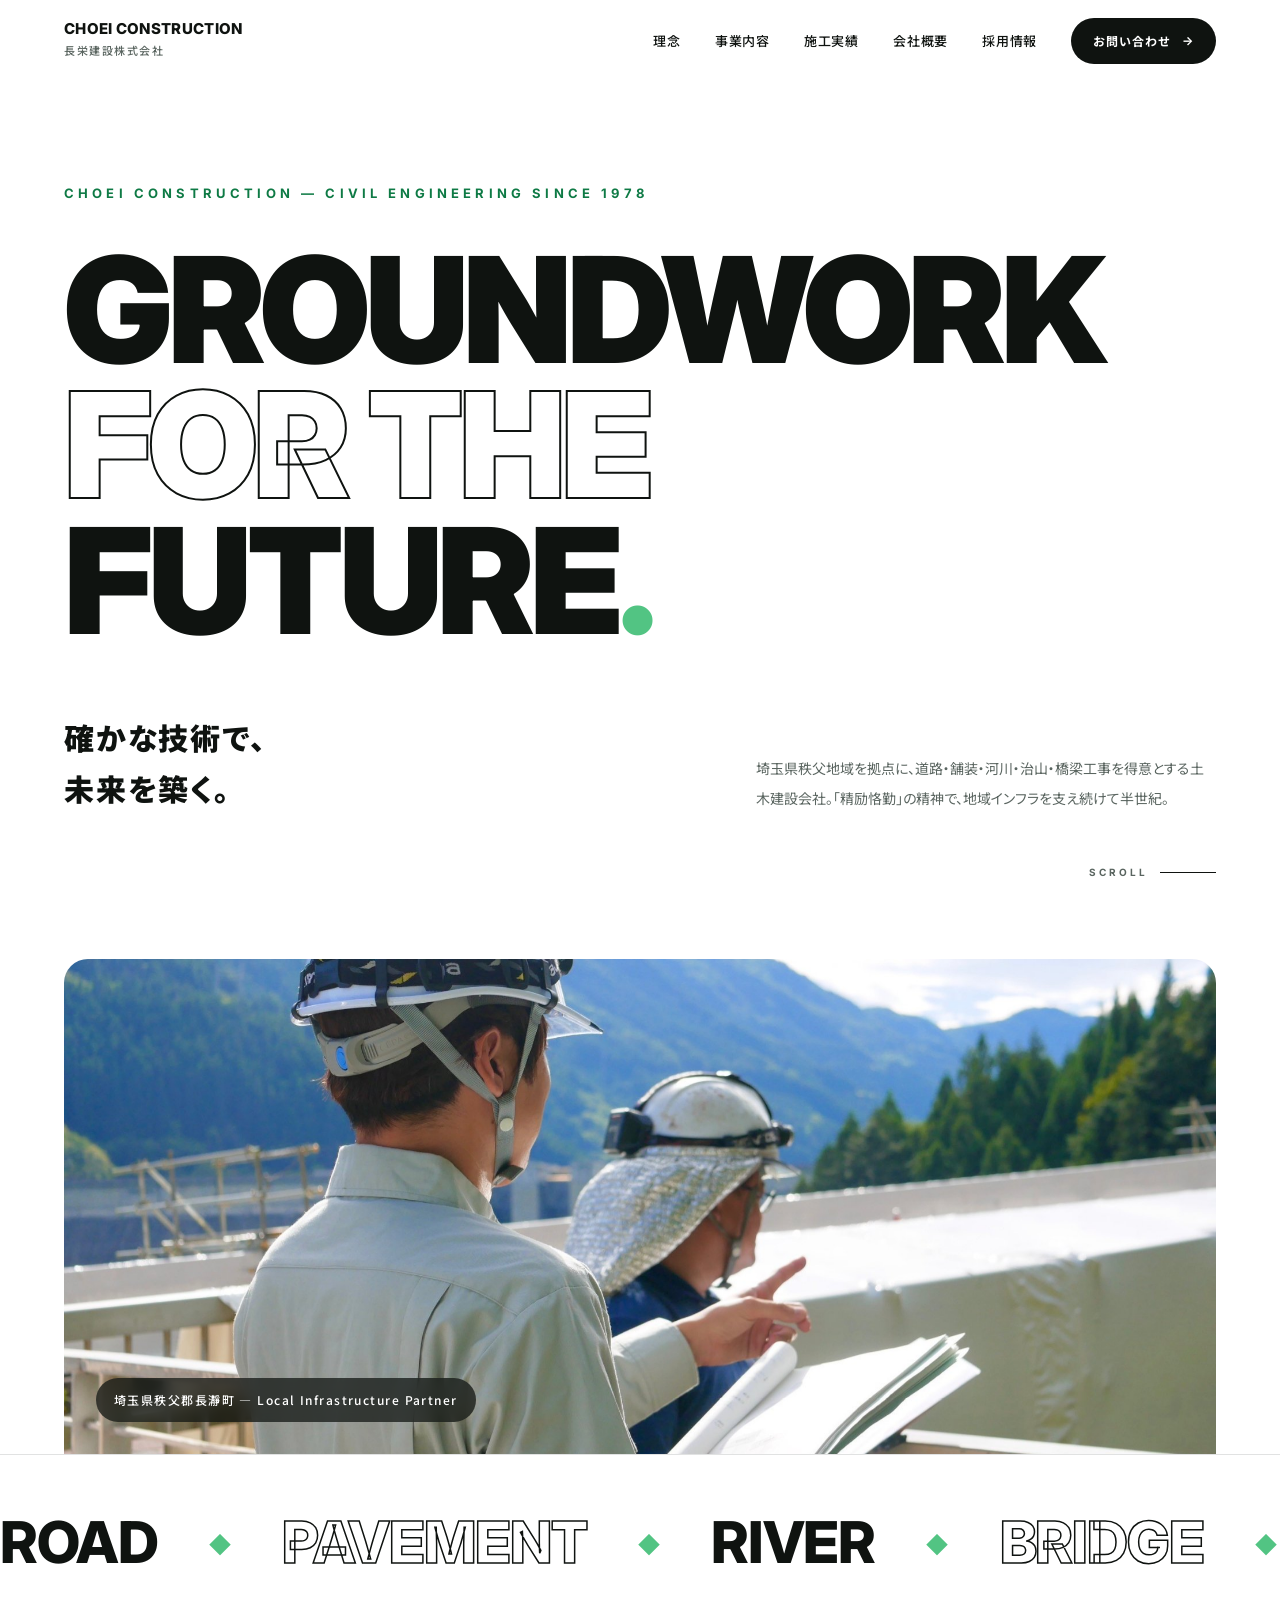
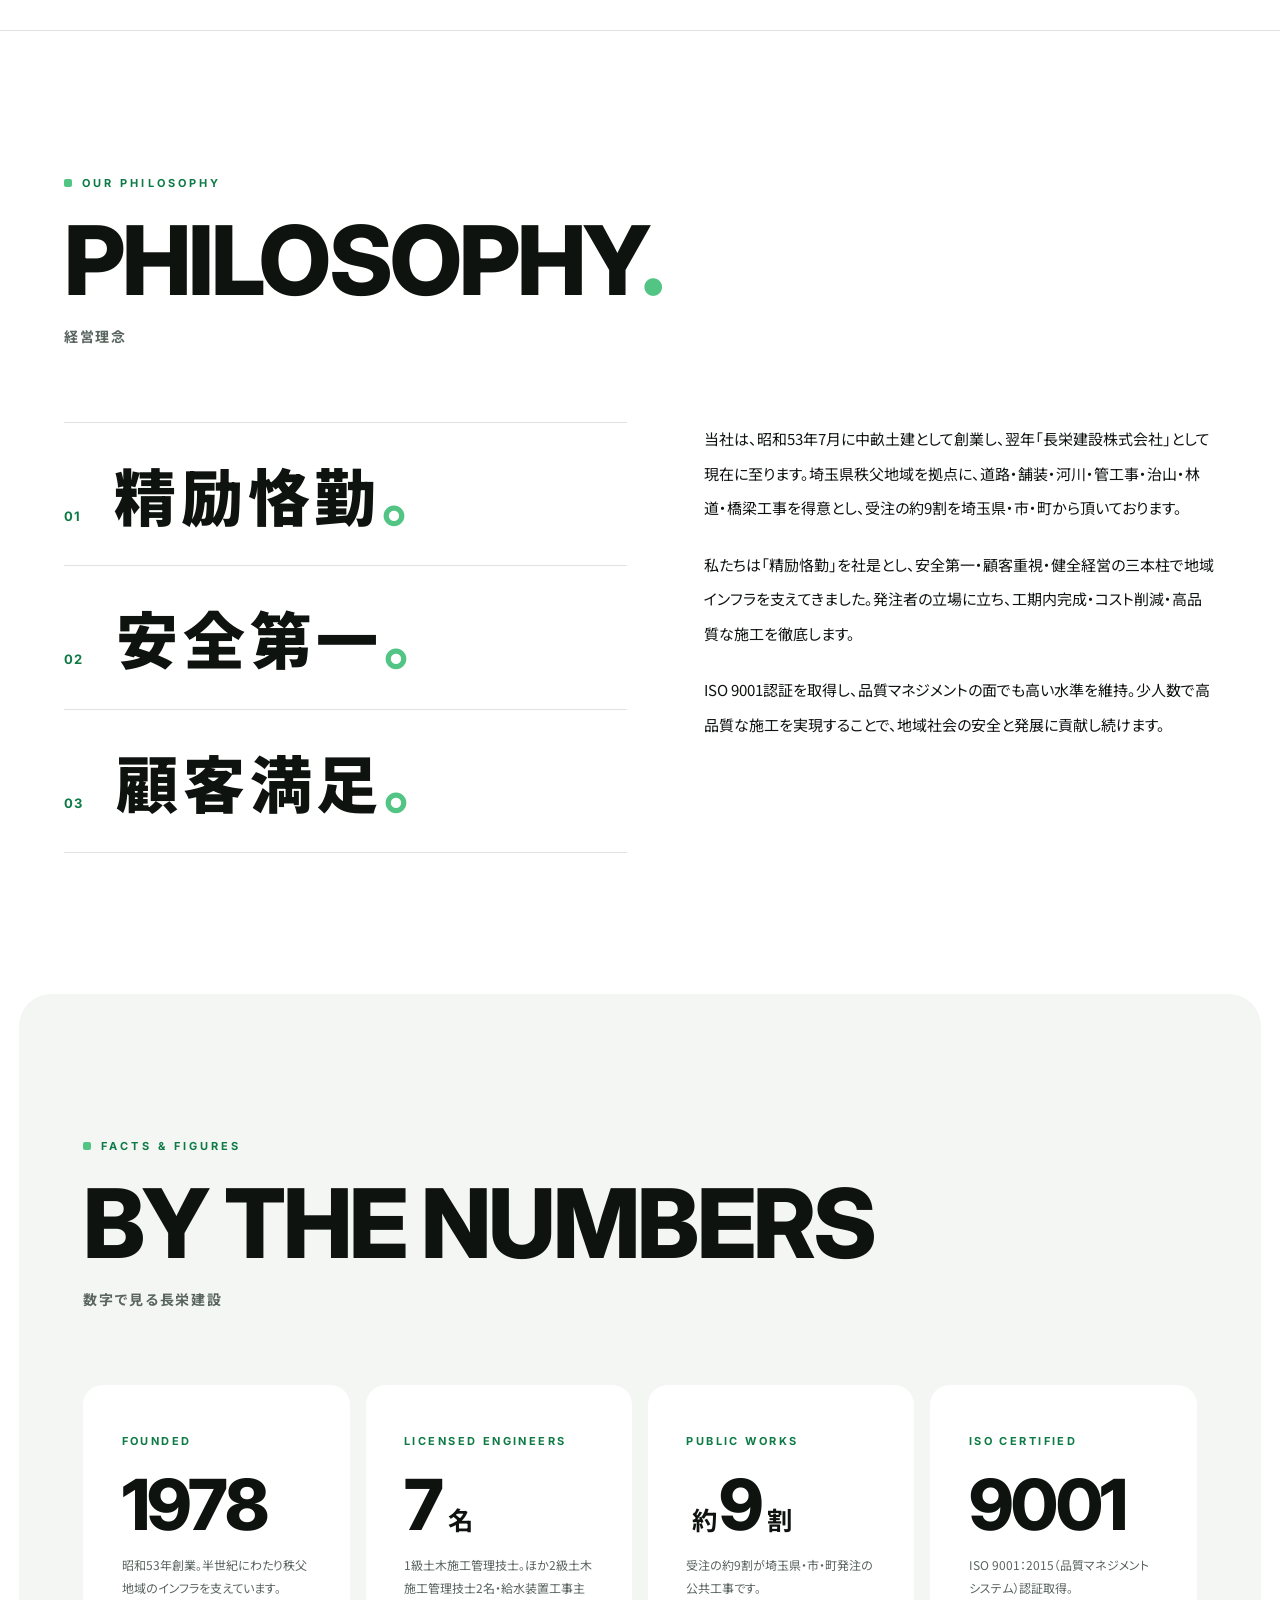
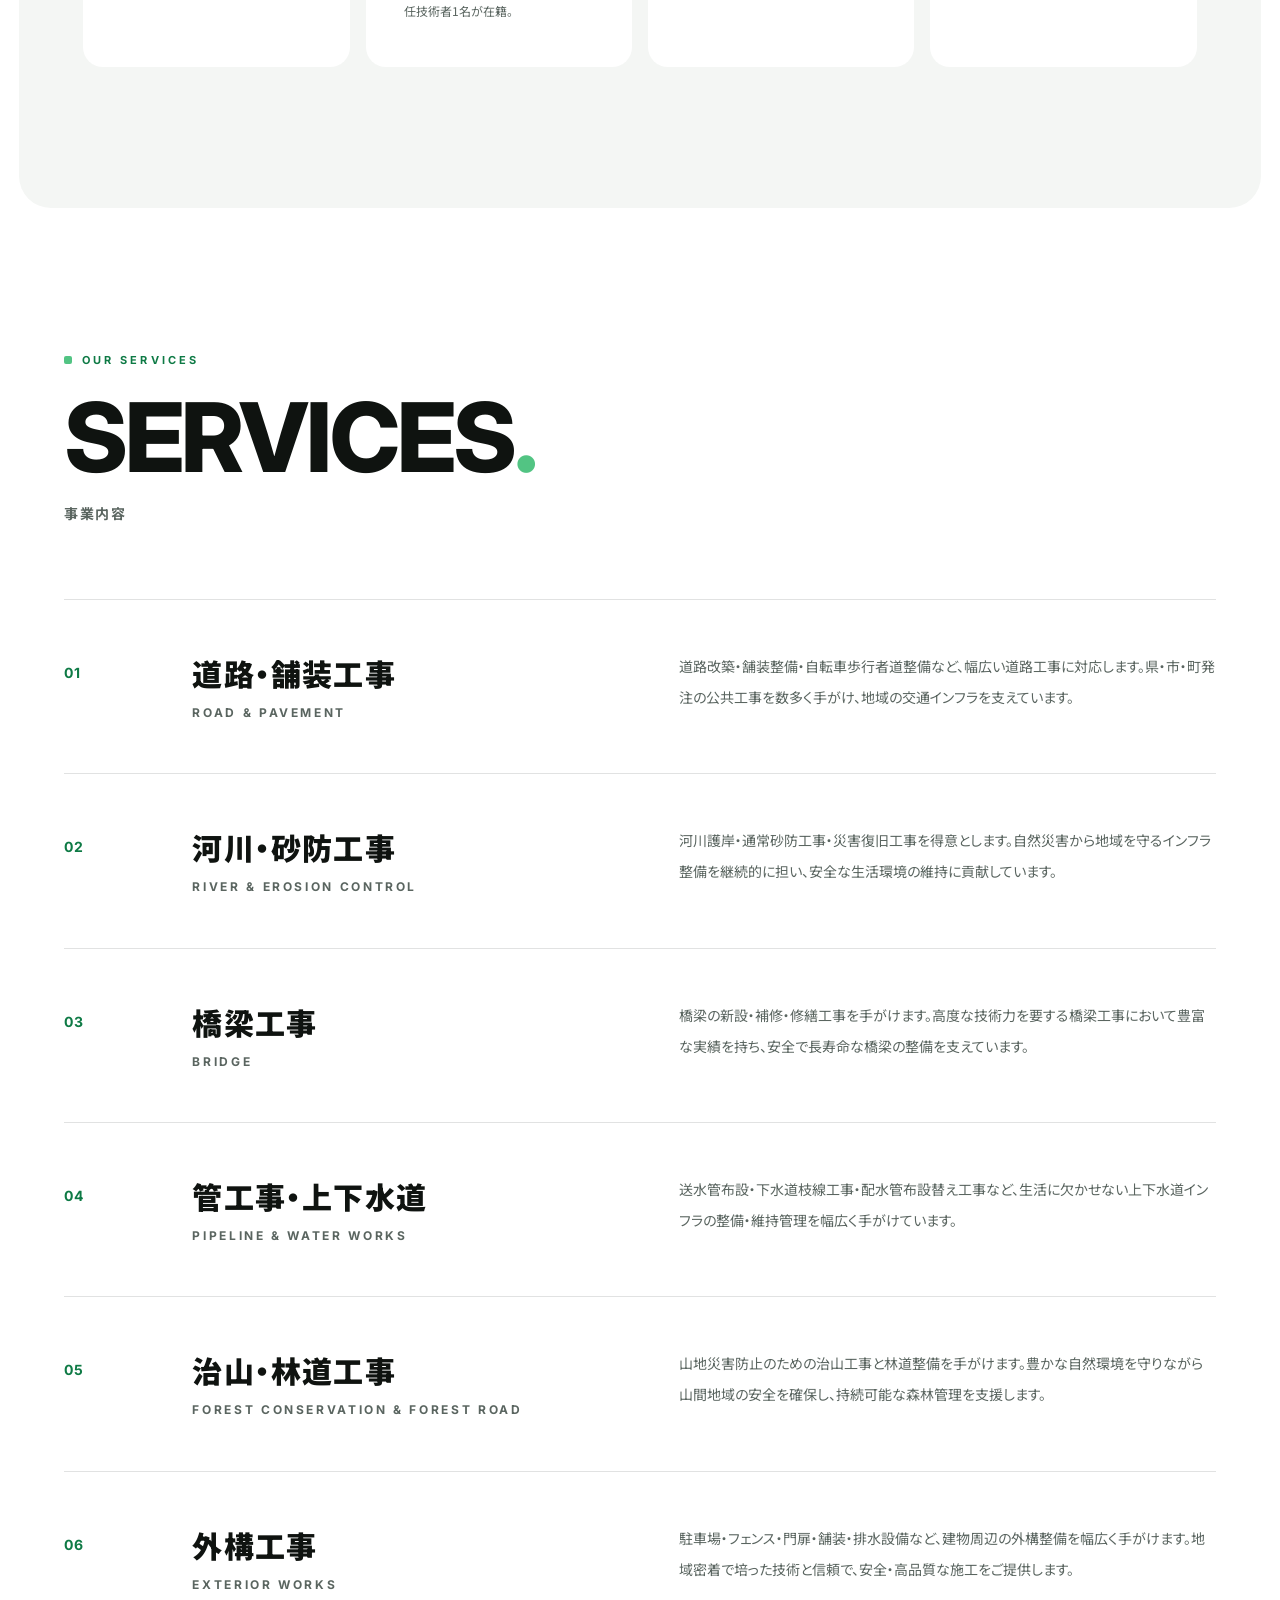
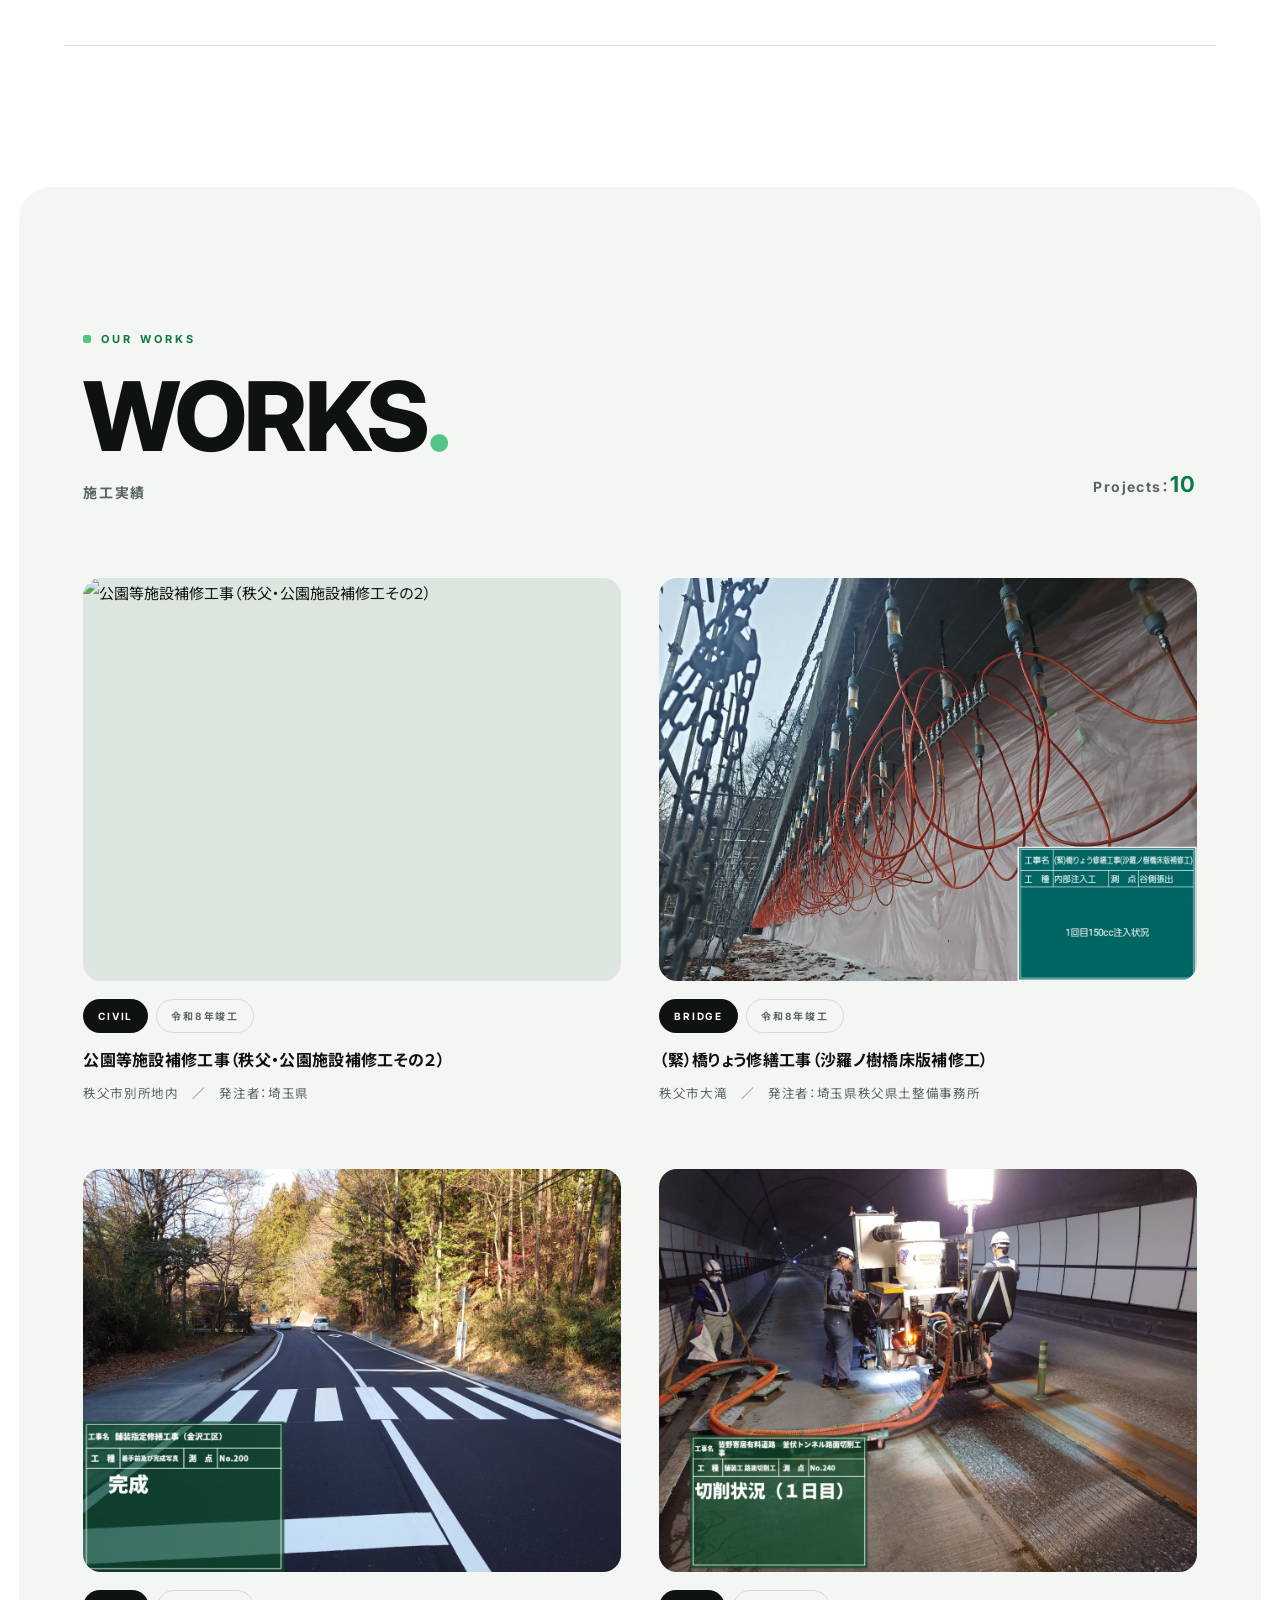
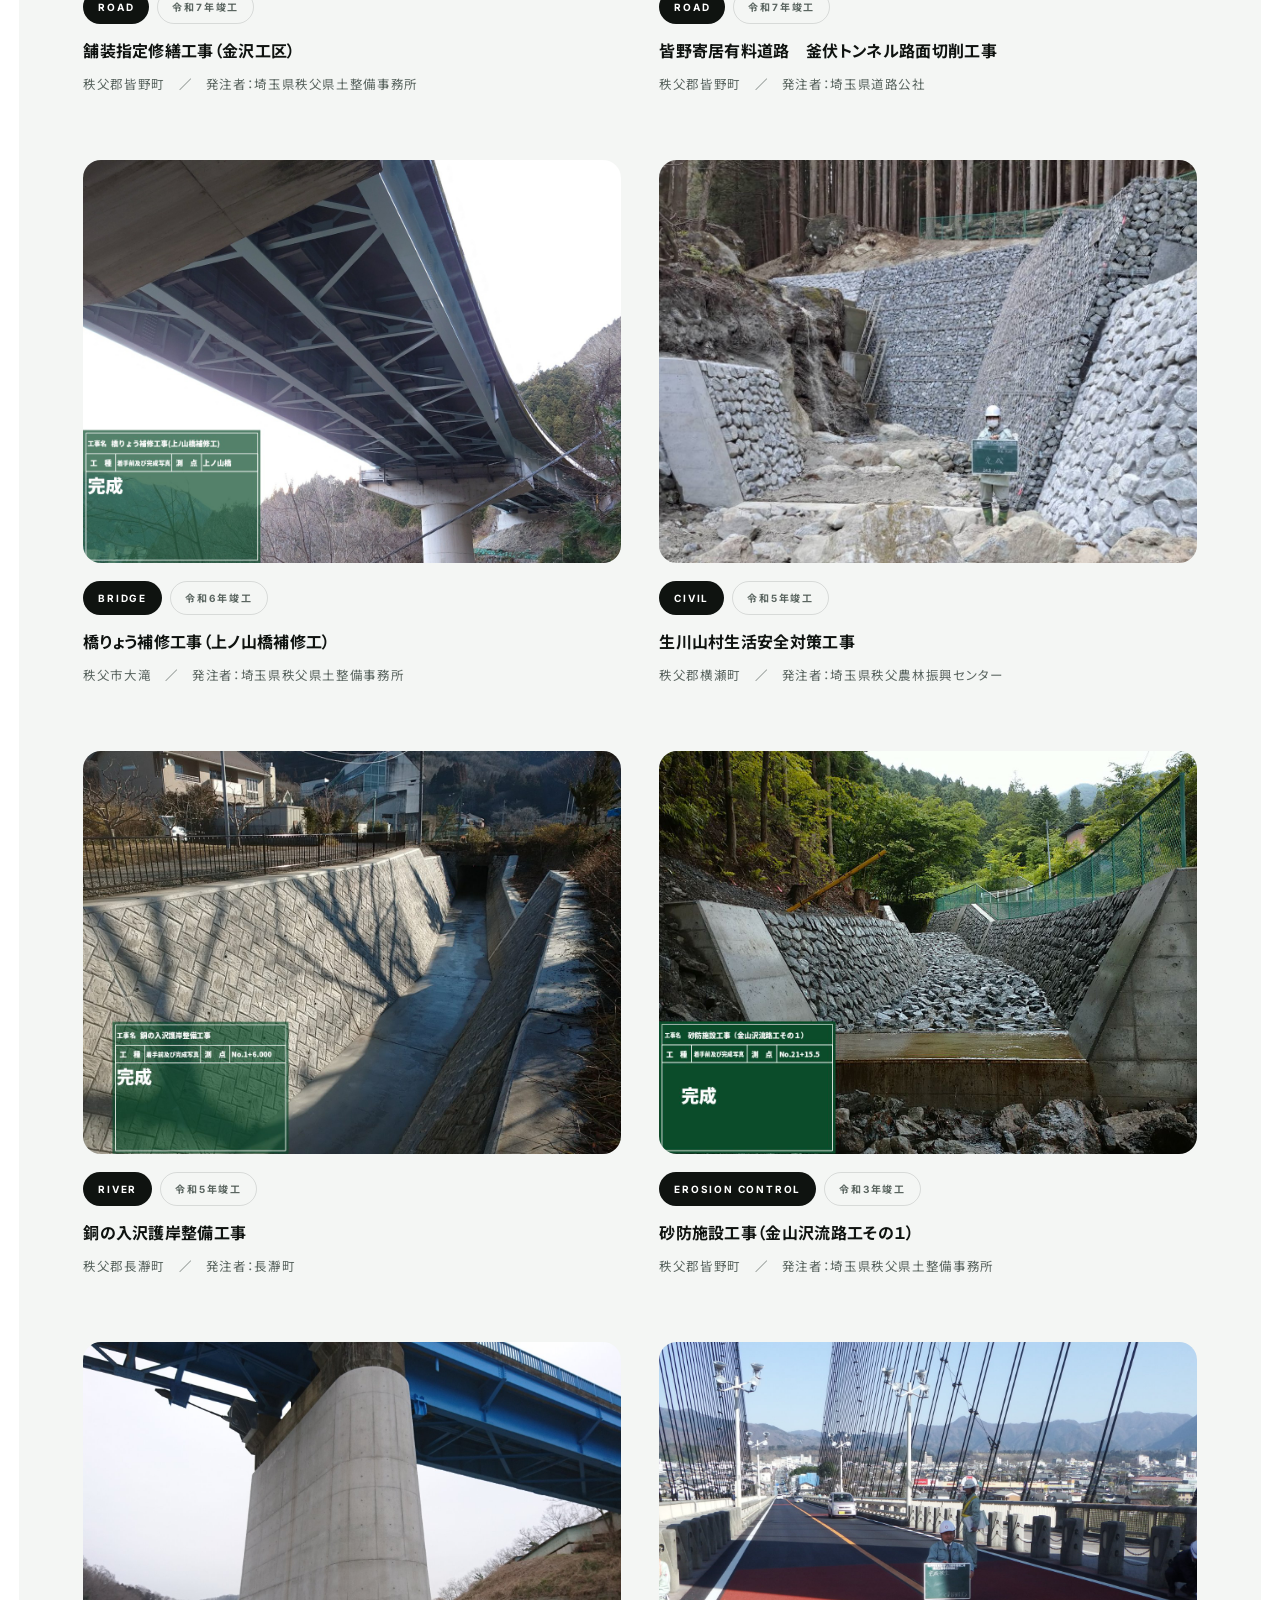
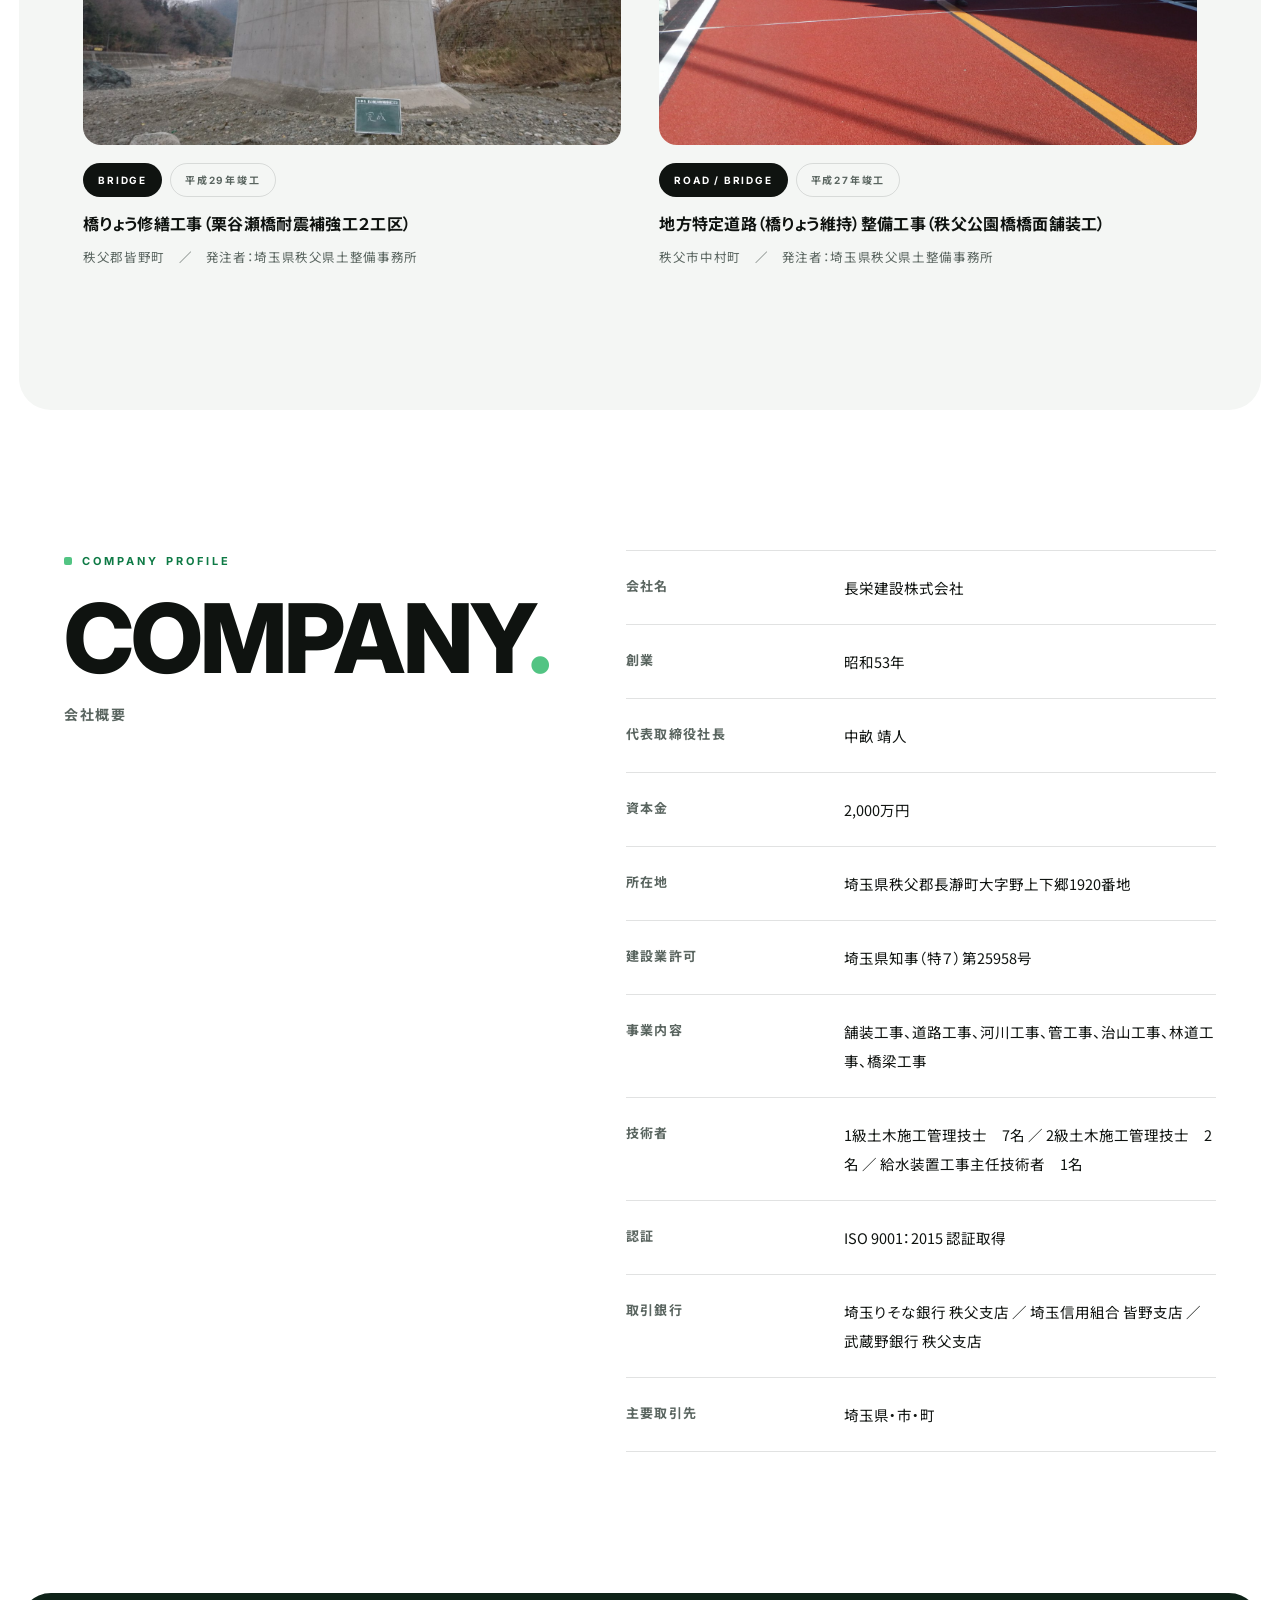
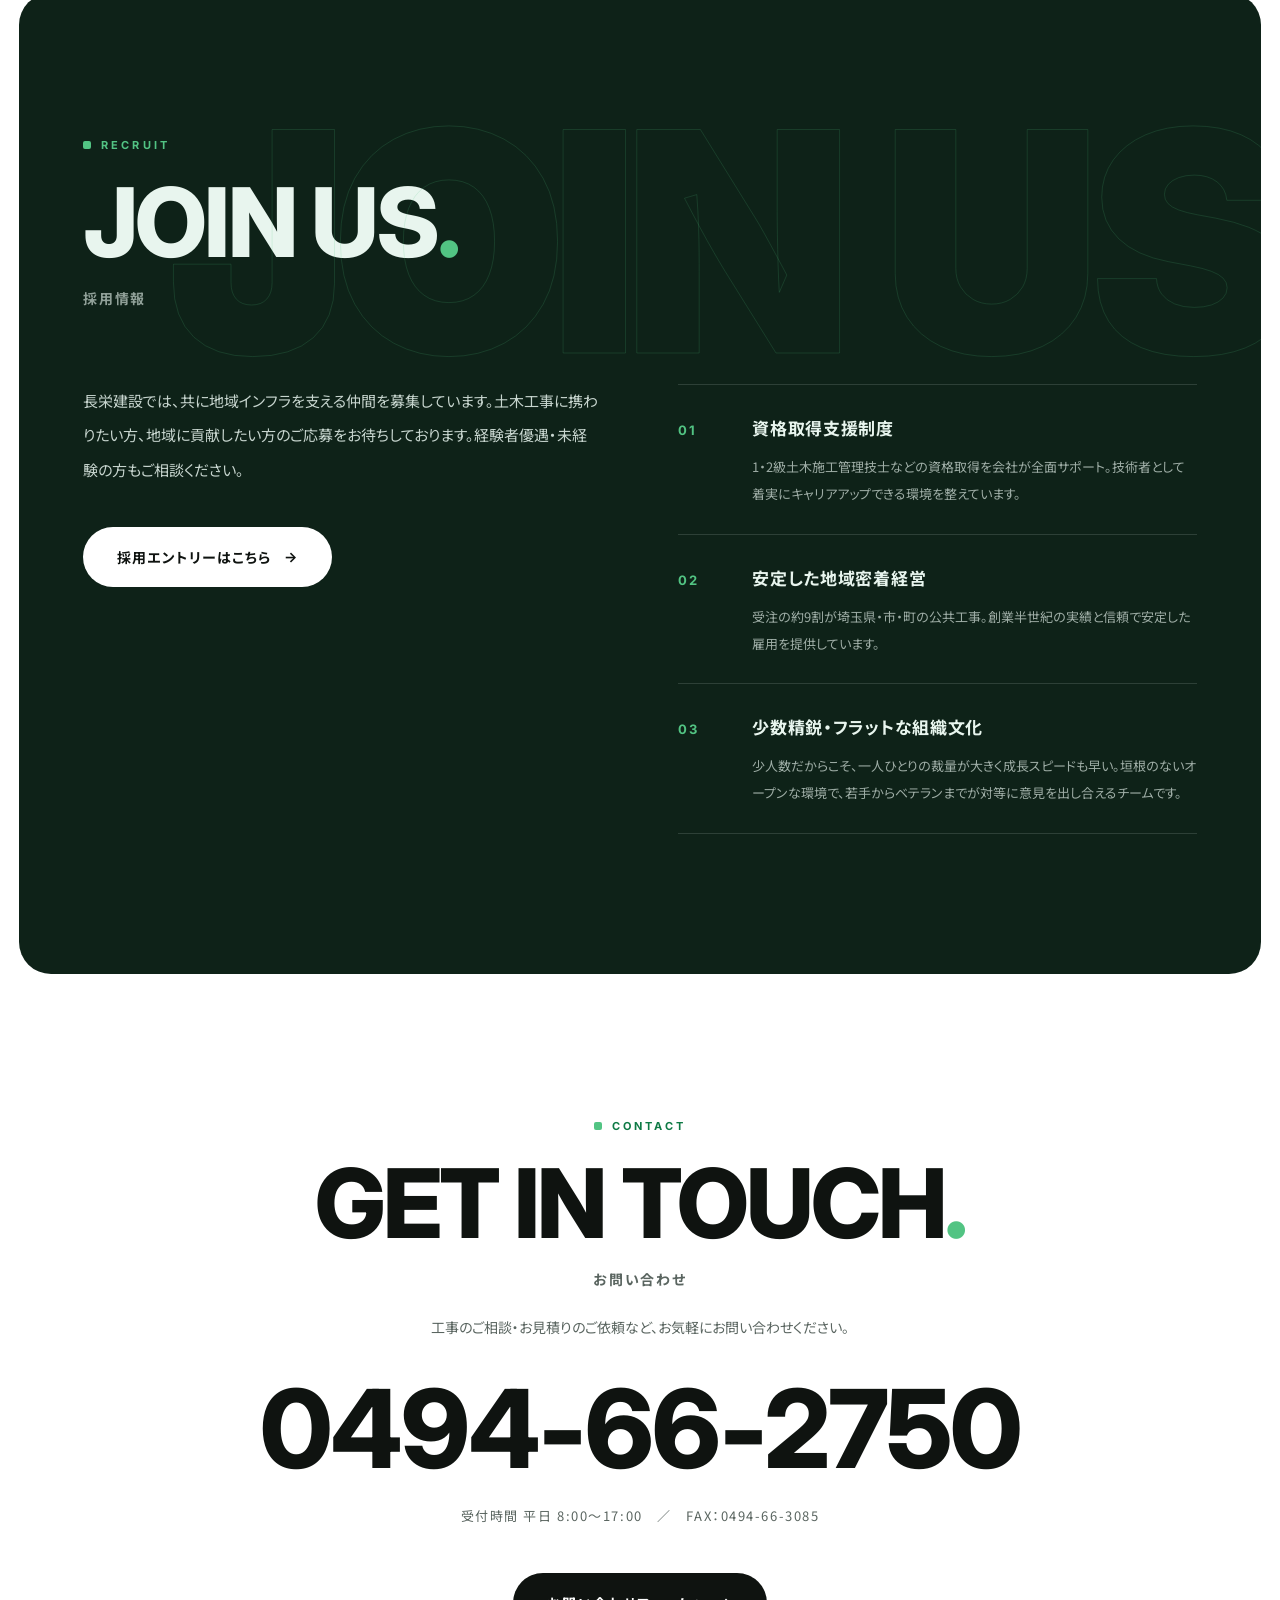
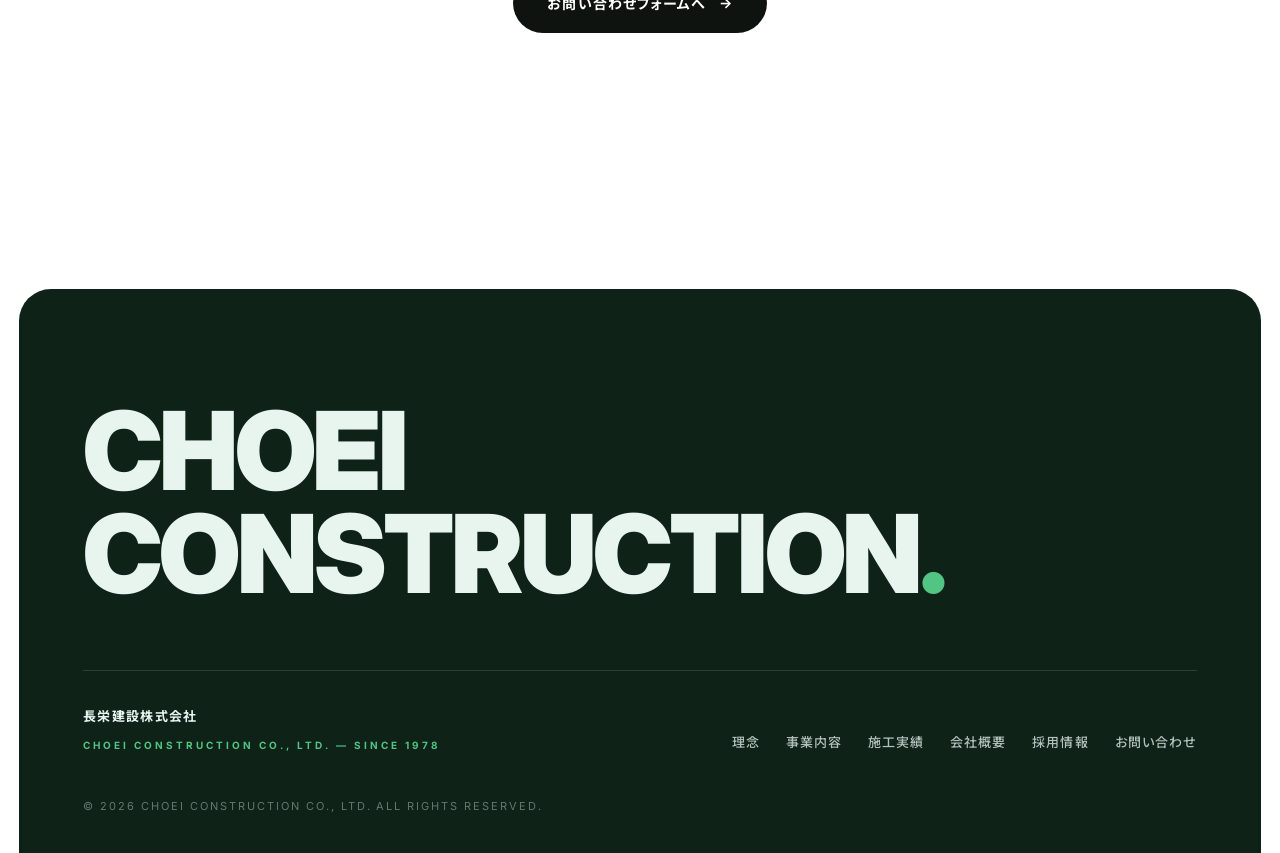
==== commit 6746f2f2: "ヒーロー見出しの見切れを修正（GROUNDWORKが右端で切れる） .hero-title を clamp(40px,12.5vw,190px) → clamp(36px,11.5vw,168px) " ====
--- a/index.html
+++ b/index.html
@@ -60,7 +60,7 @@
 <link rel="preconnect" href="https://fonts.googleapis.com">
 <link rel="preconnect" href="https://fonts.gstatic.com" crossorigin>
 <link href="https://fonts.googleapis.com/css2?family=Inter:wght@500;700;800;900&family=Noto+Sans+JP:wght@400;500;700;900&display=swap" rel="stylesheet">
-<link rel="stylesheet" href="assets/style.css?v=1">
+<link rel="stylesheet" href="assets/style.css?v=2">
 <script>document.documentElement.classList.add('js');</script>
 </head>
 <body>
--- a/assets/style.css
+++ b/assets/style.css
@@ -233,7 +233,7 @@
 .hero-title {
   font-family: var(--font-en);
   font-weight: 900;
-  font-size: clamp(40px, 12.5vw, 190px);
+  font-size: clamp(36px, 11.5vw, 168px);
   line-height: 0.92;
   letter-spacing: -0.035em;
   text-transform: uppercase;
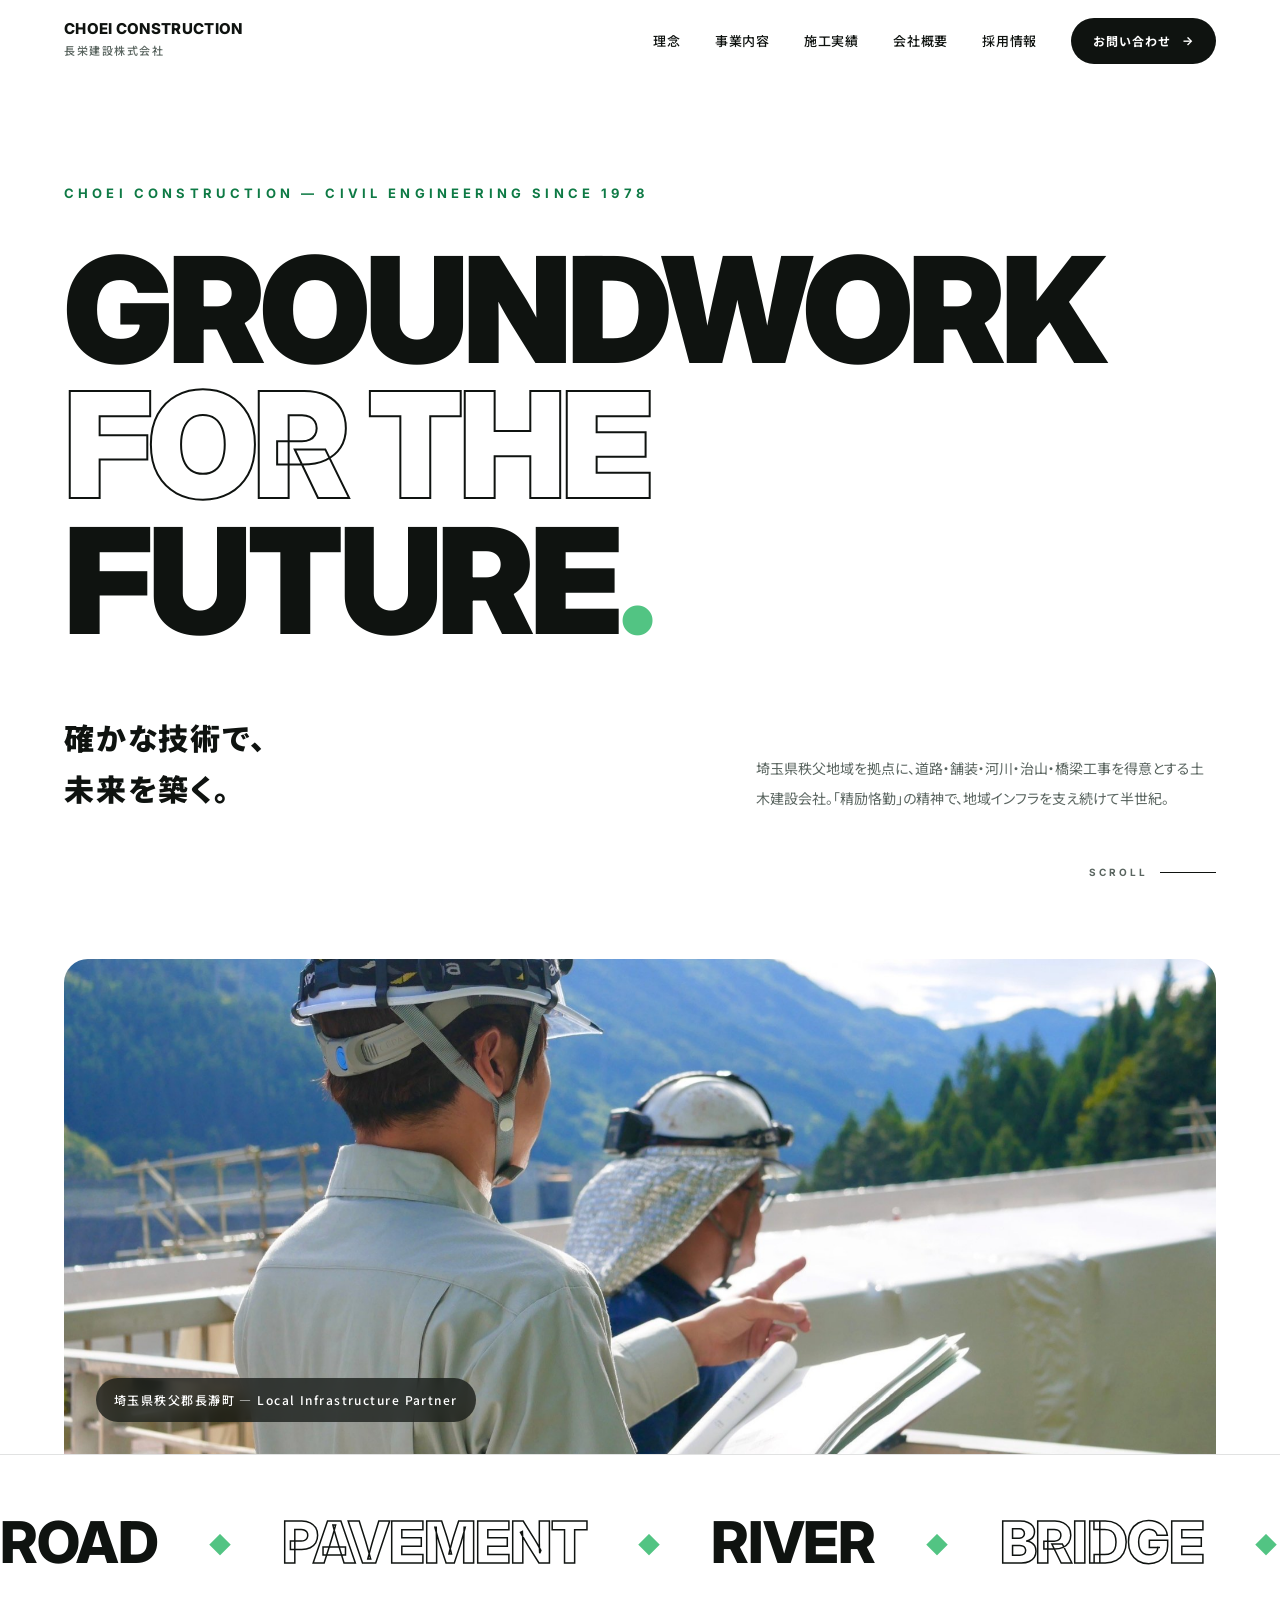
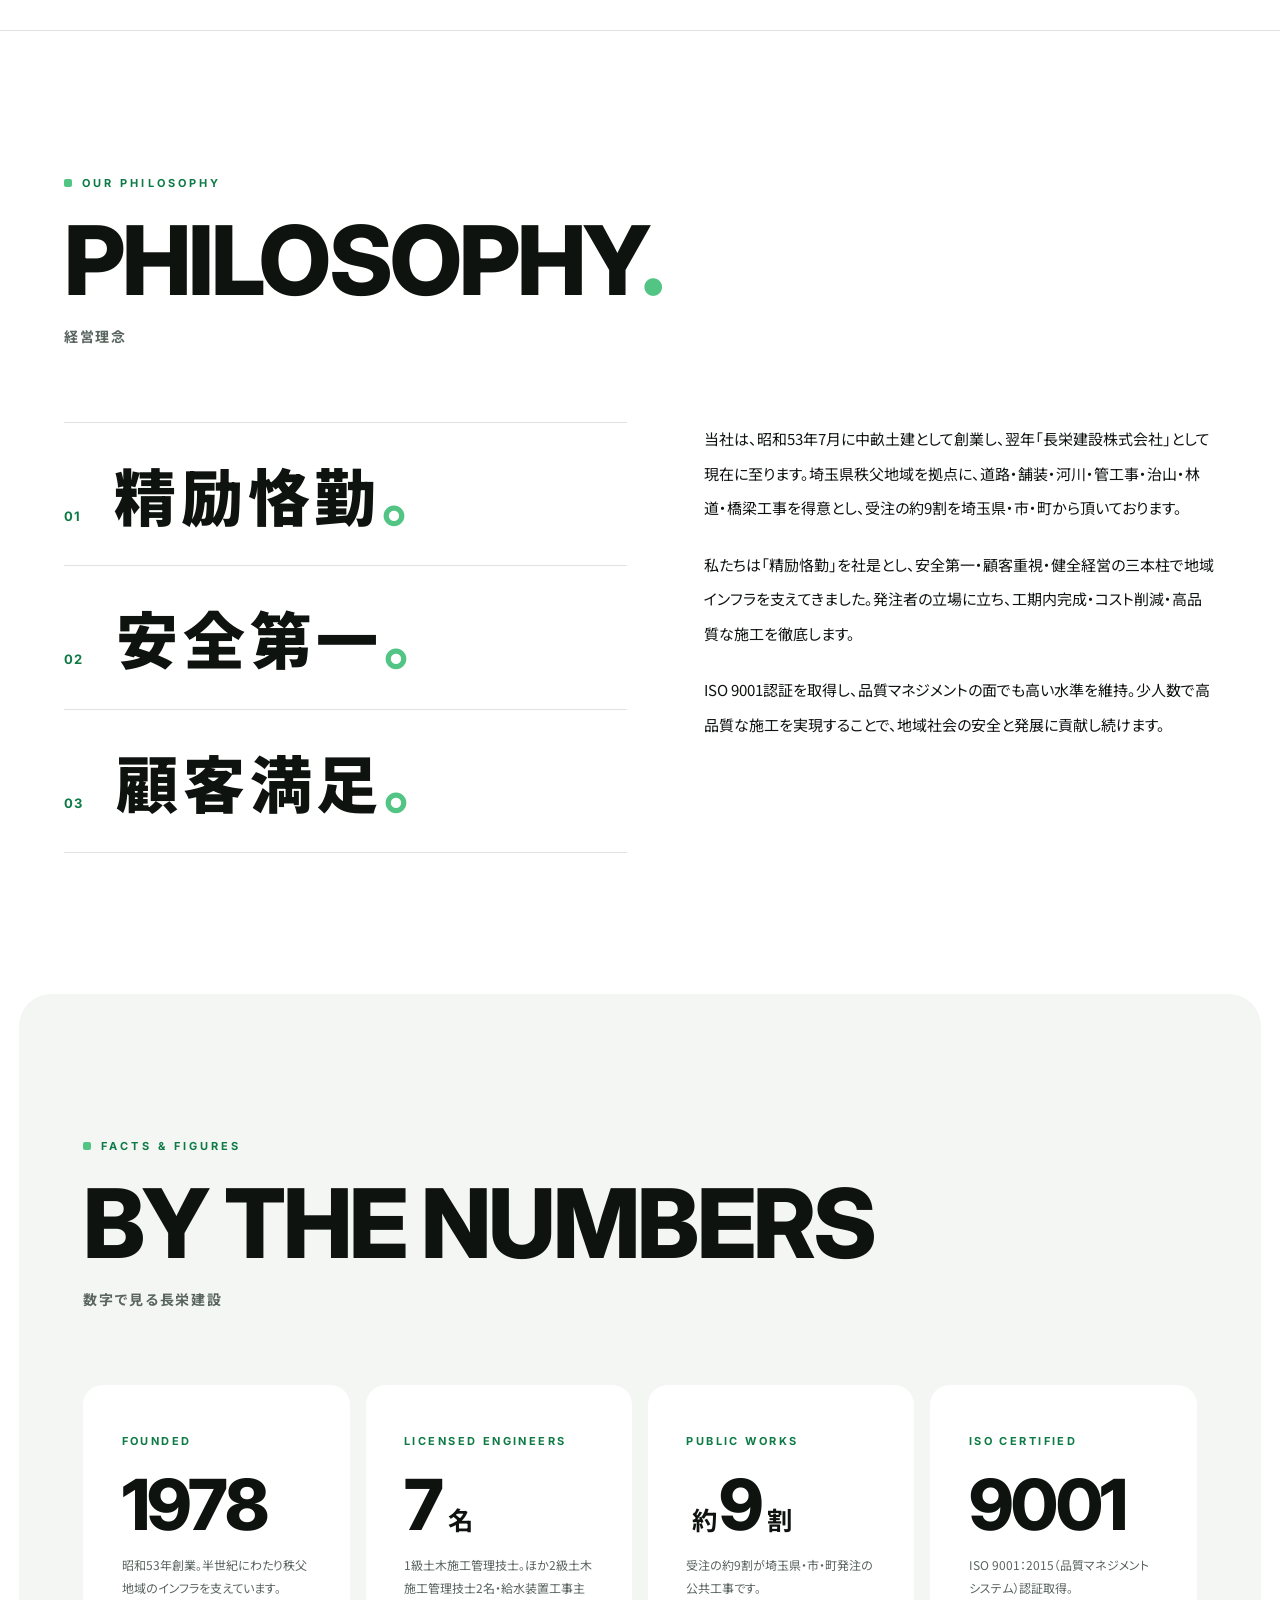
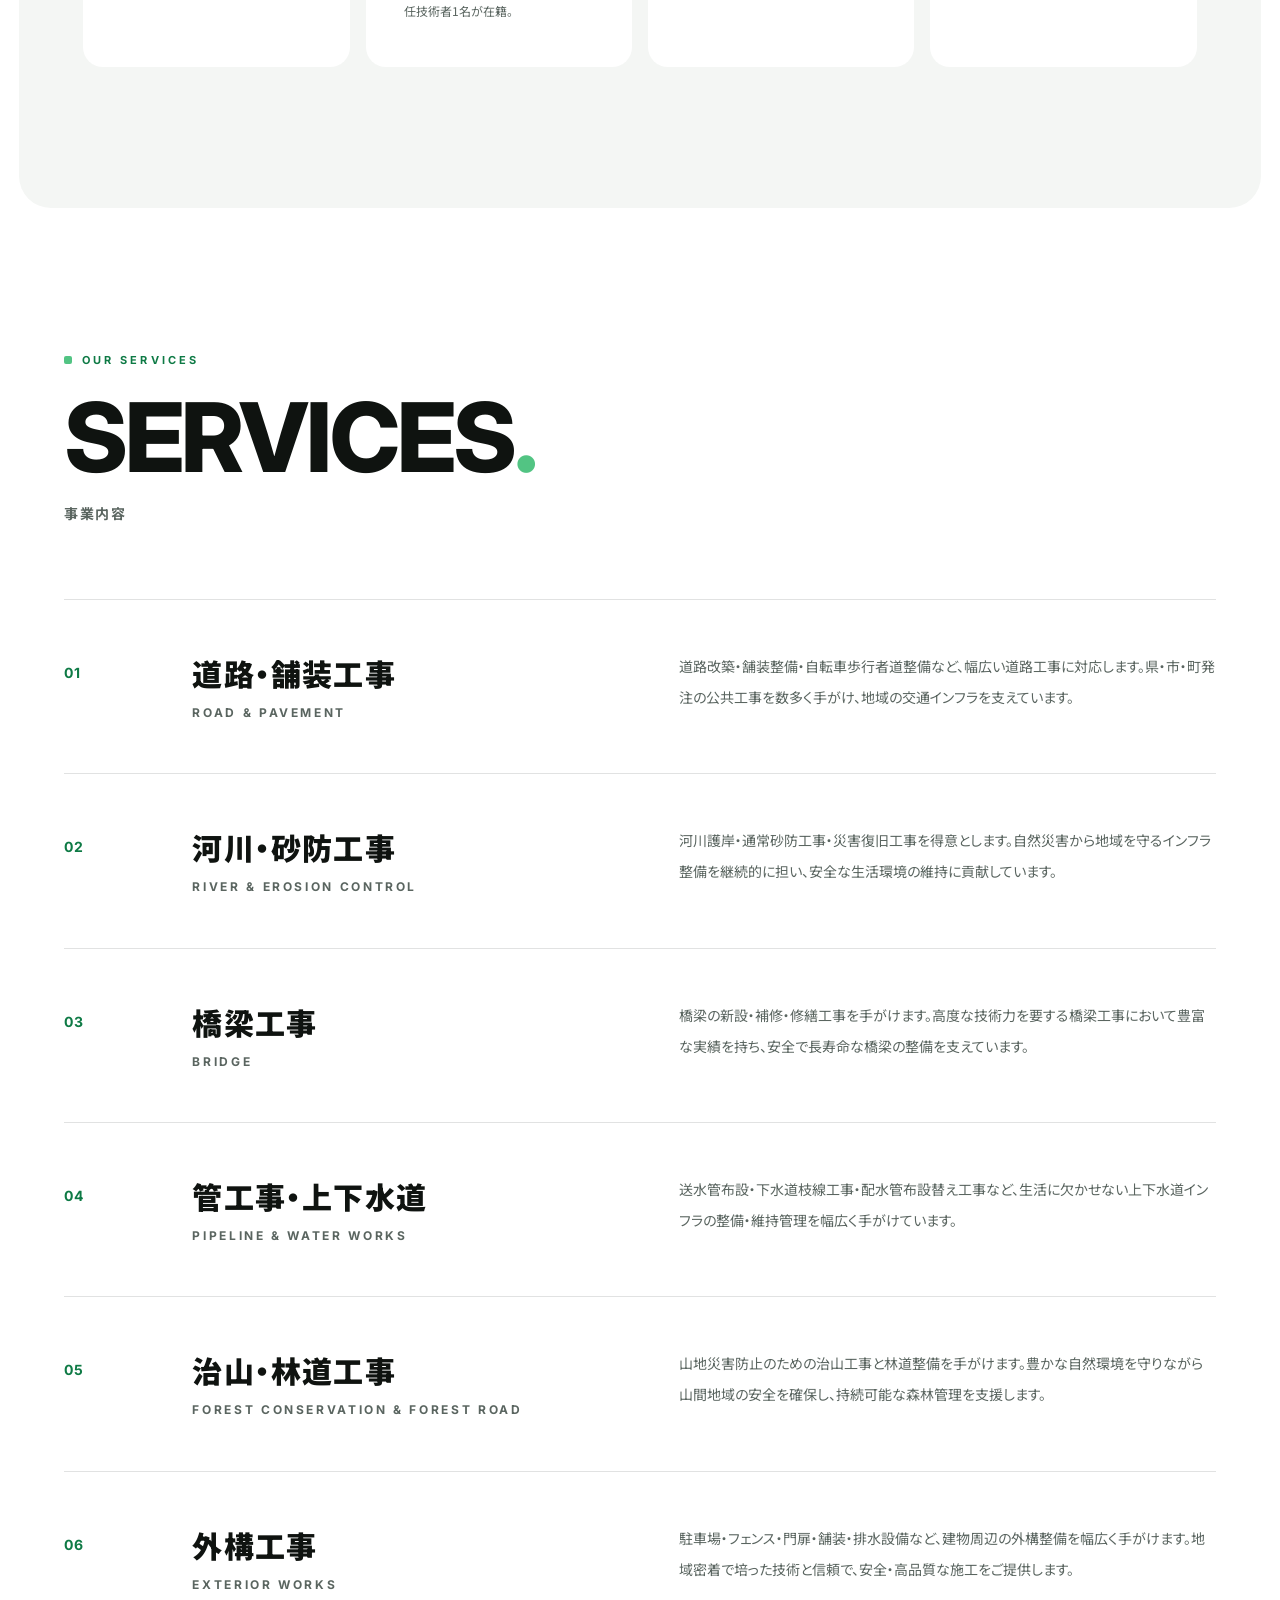
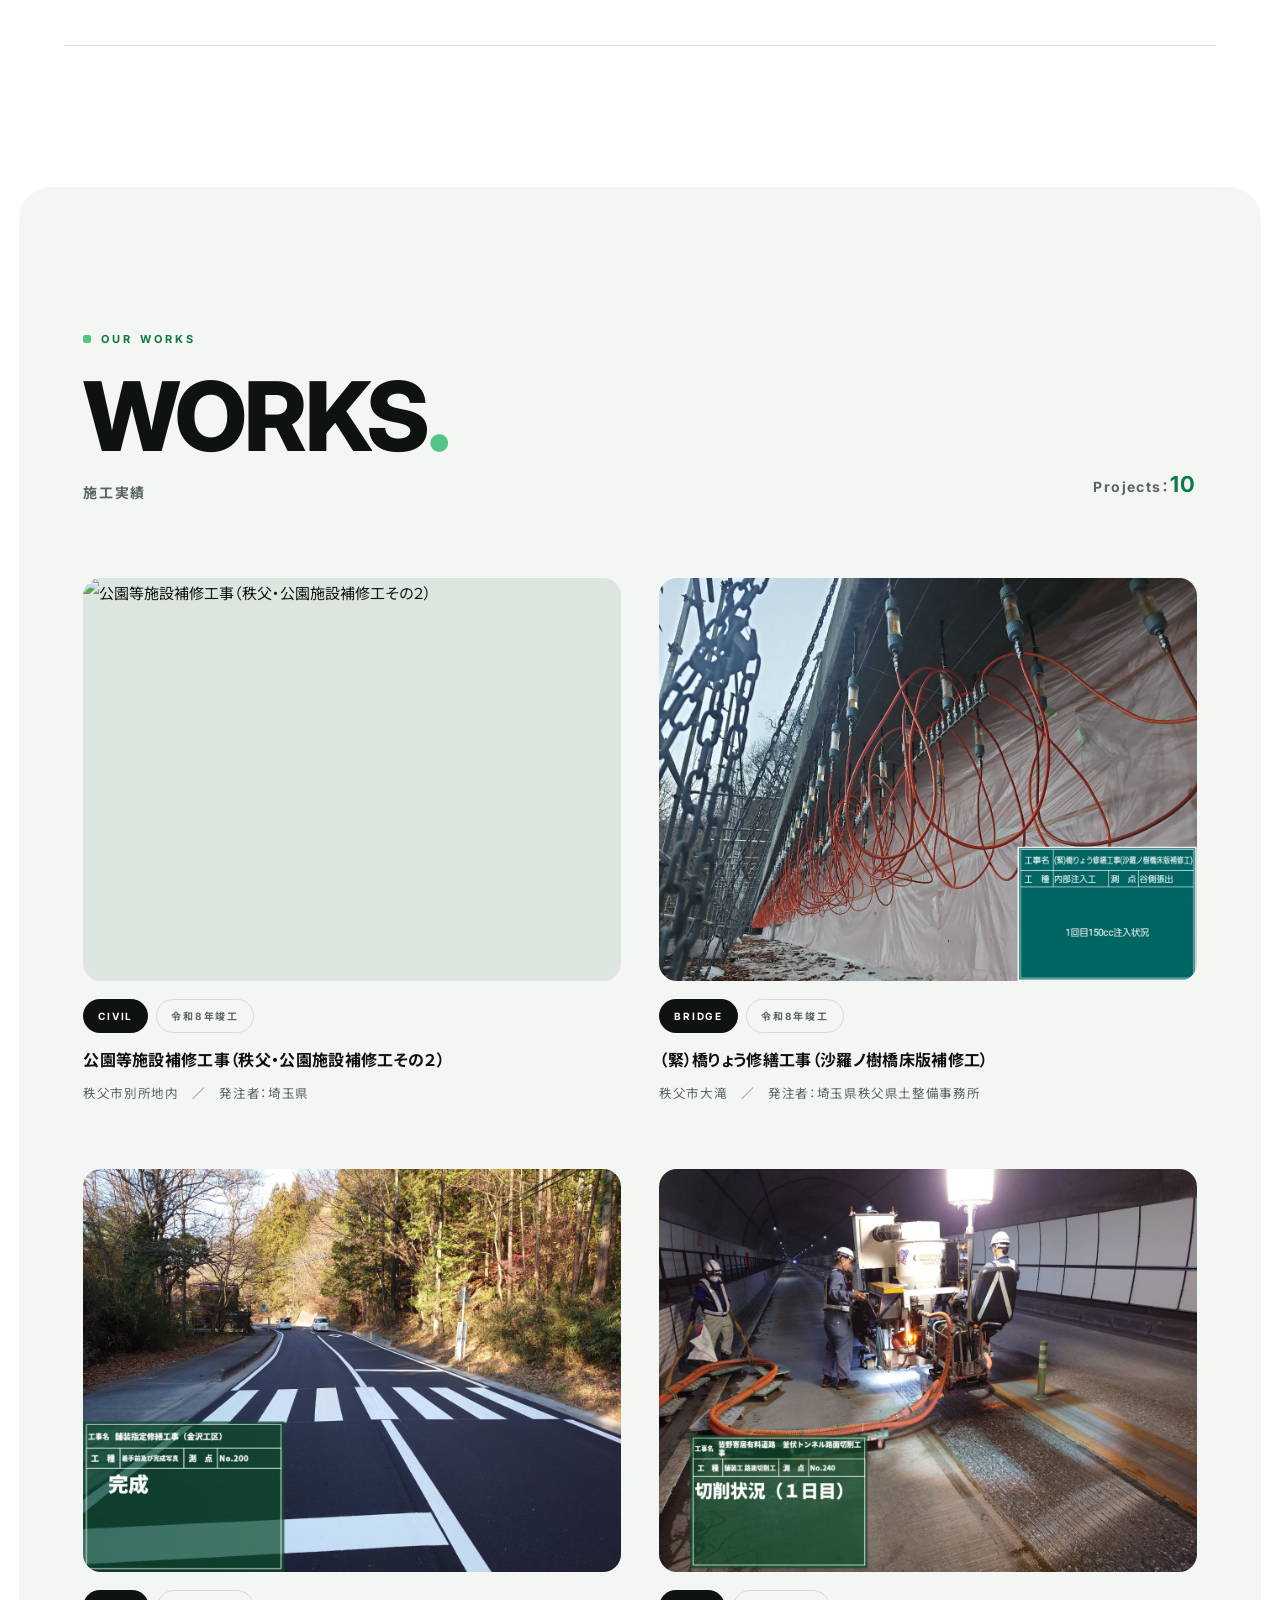
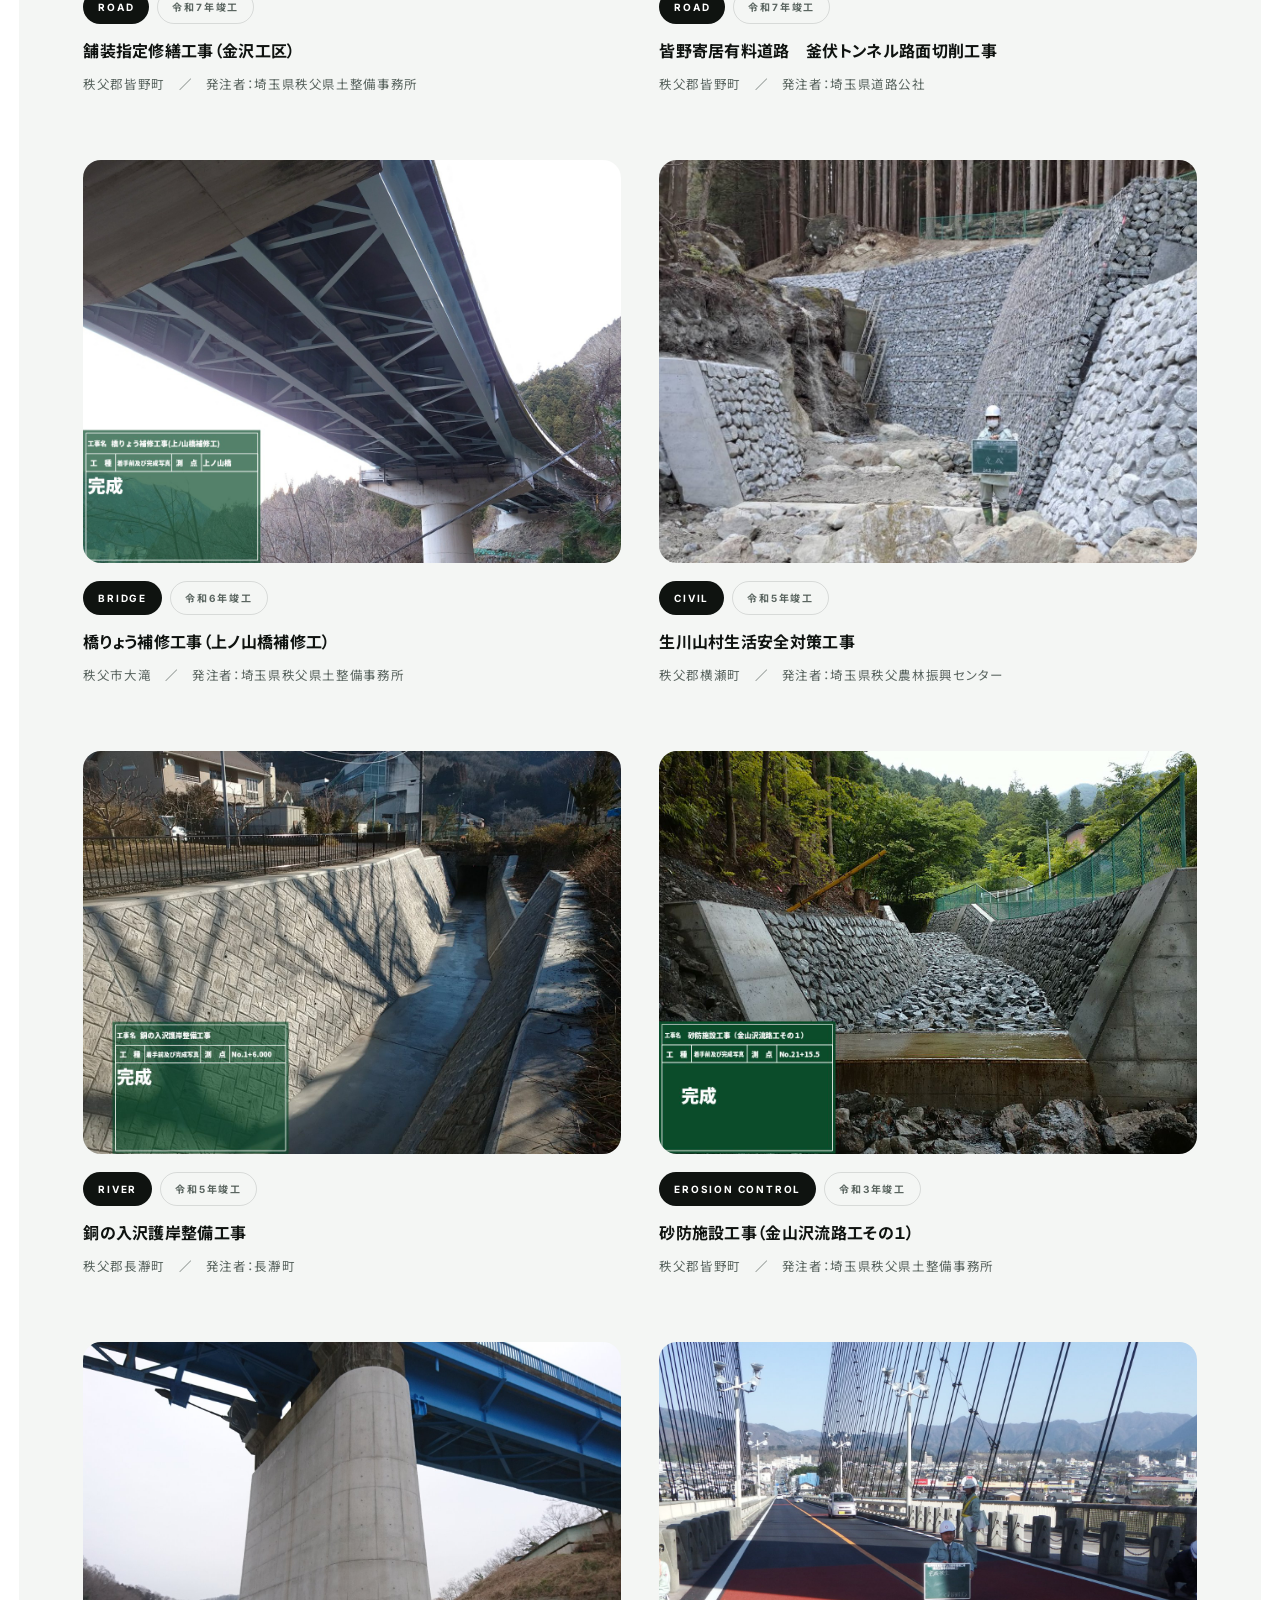
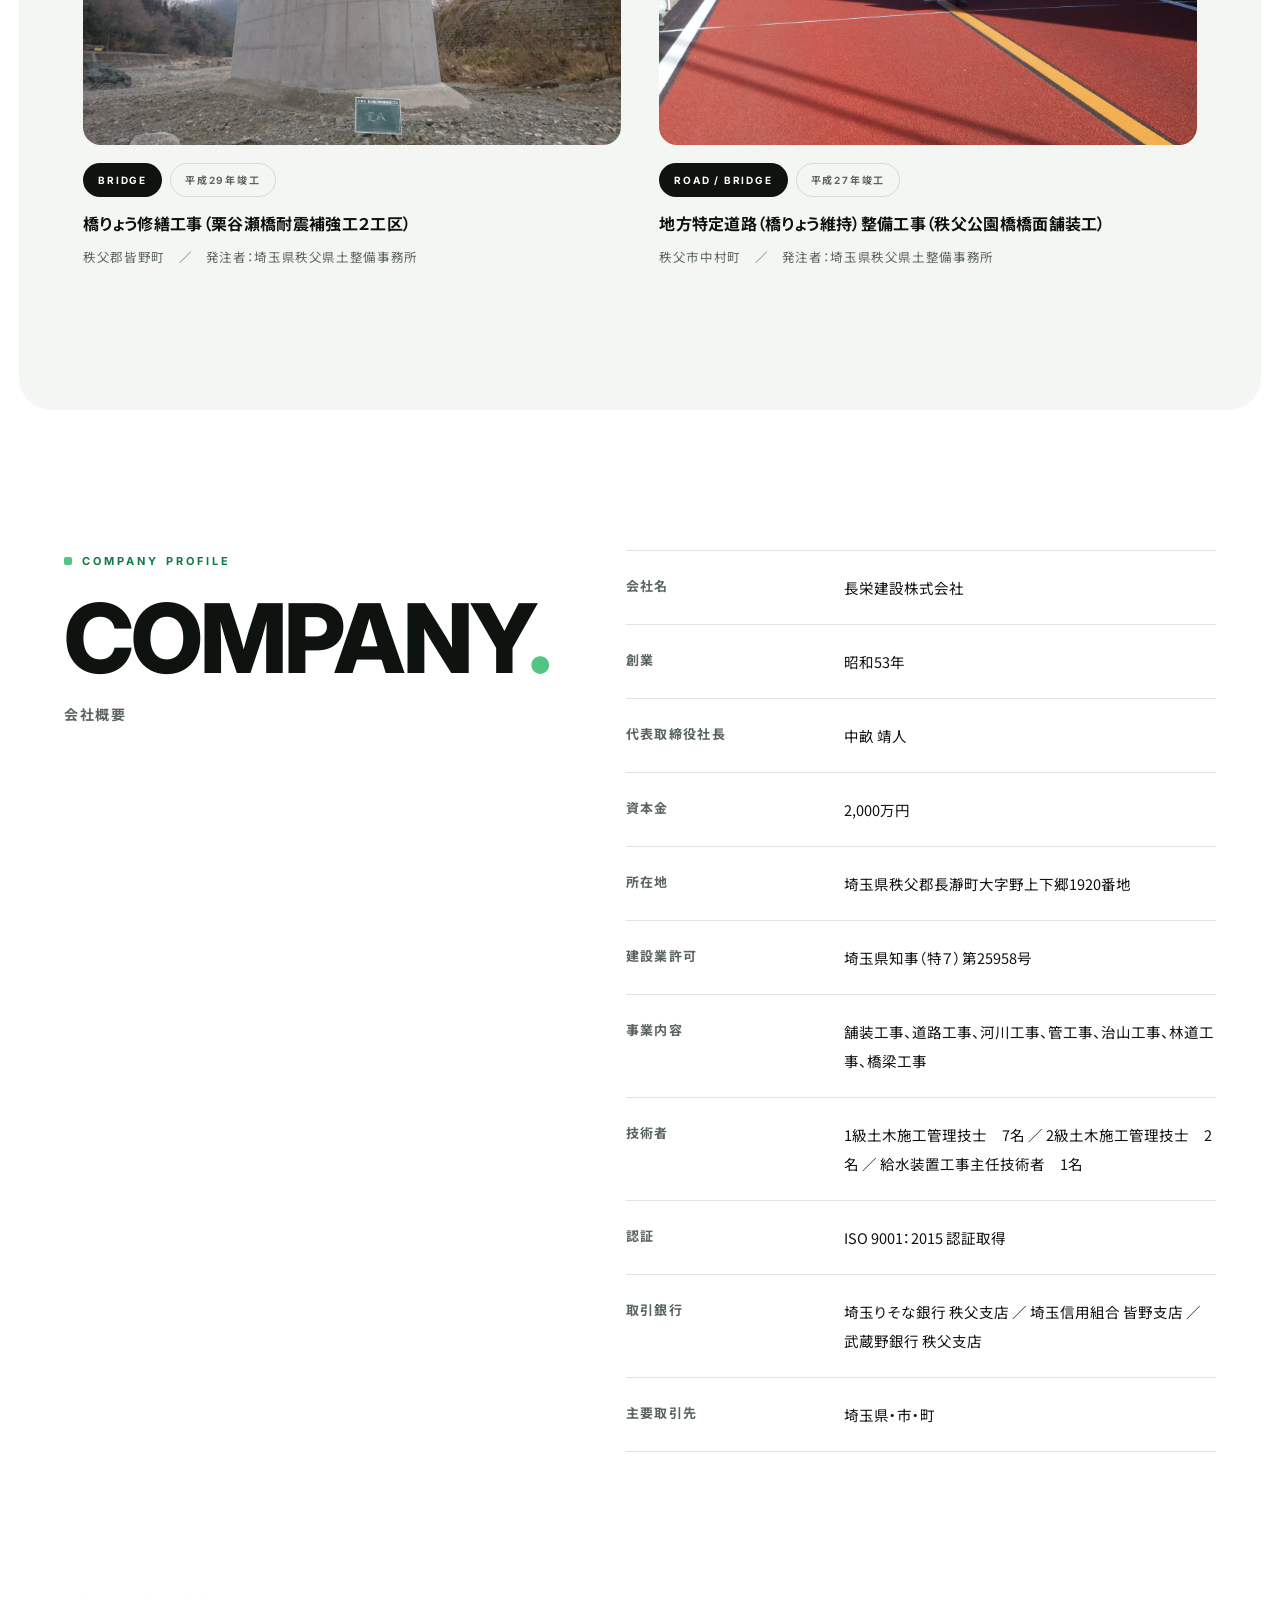
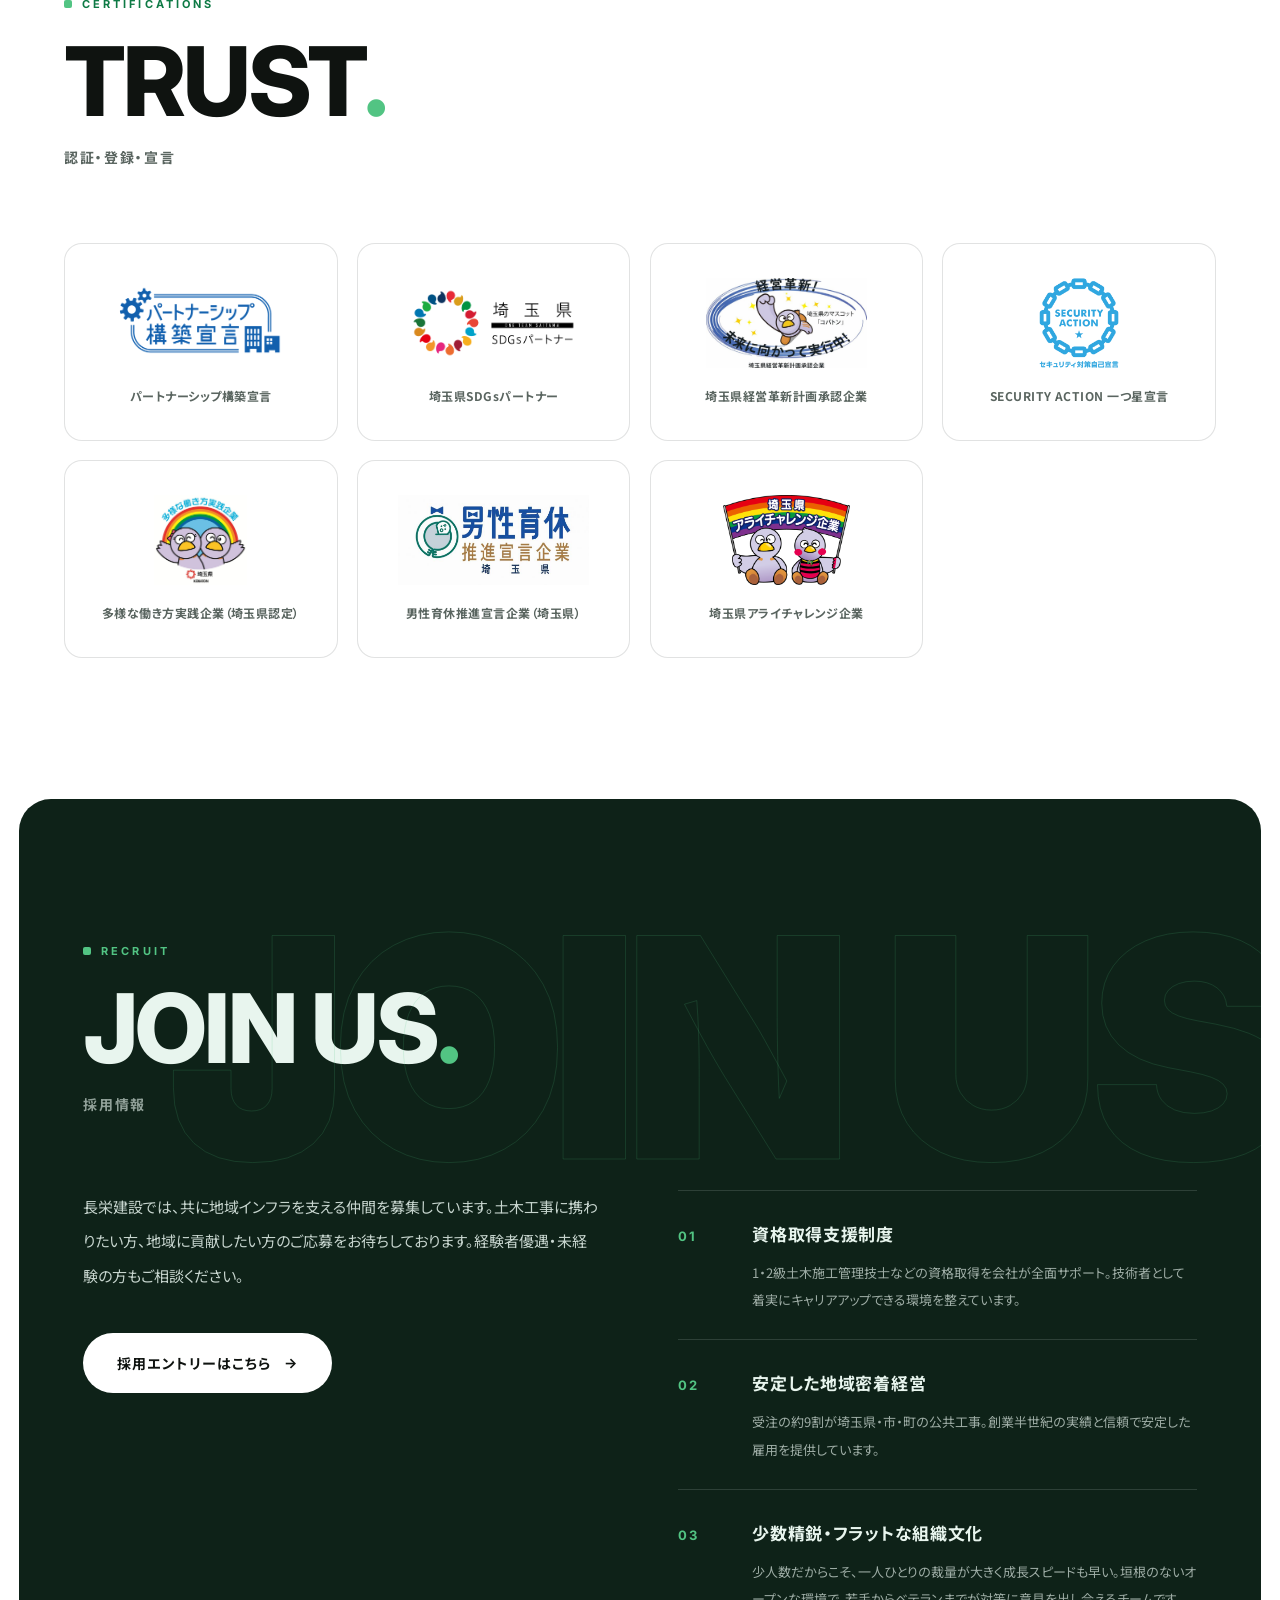
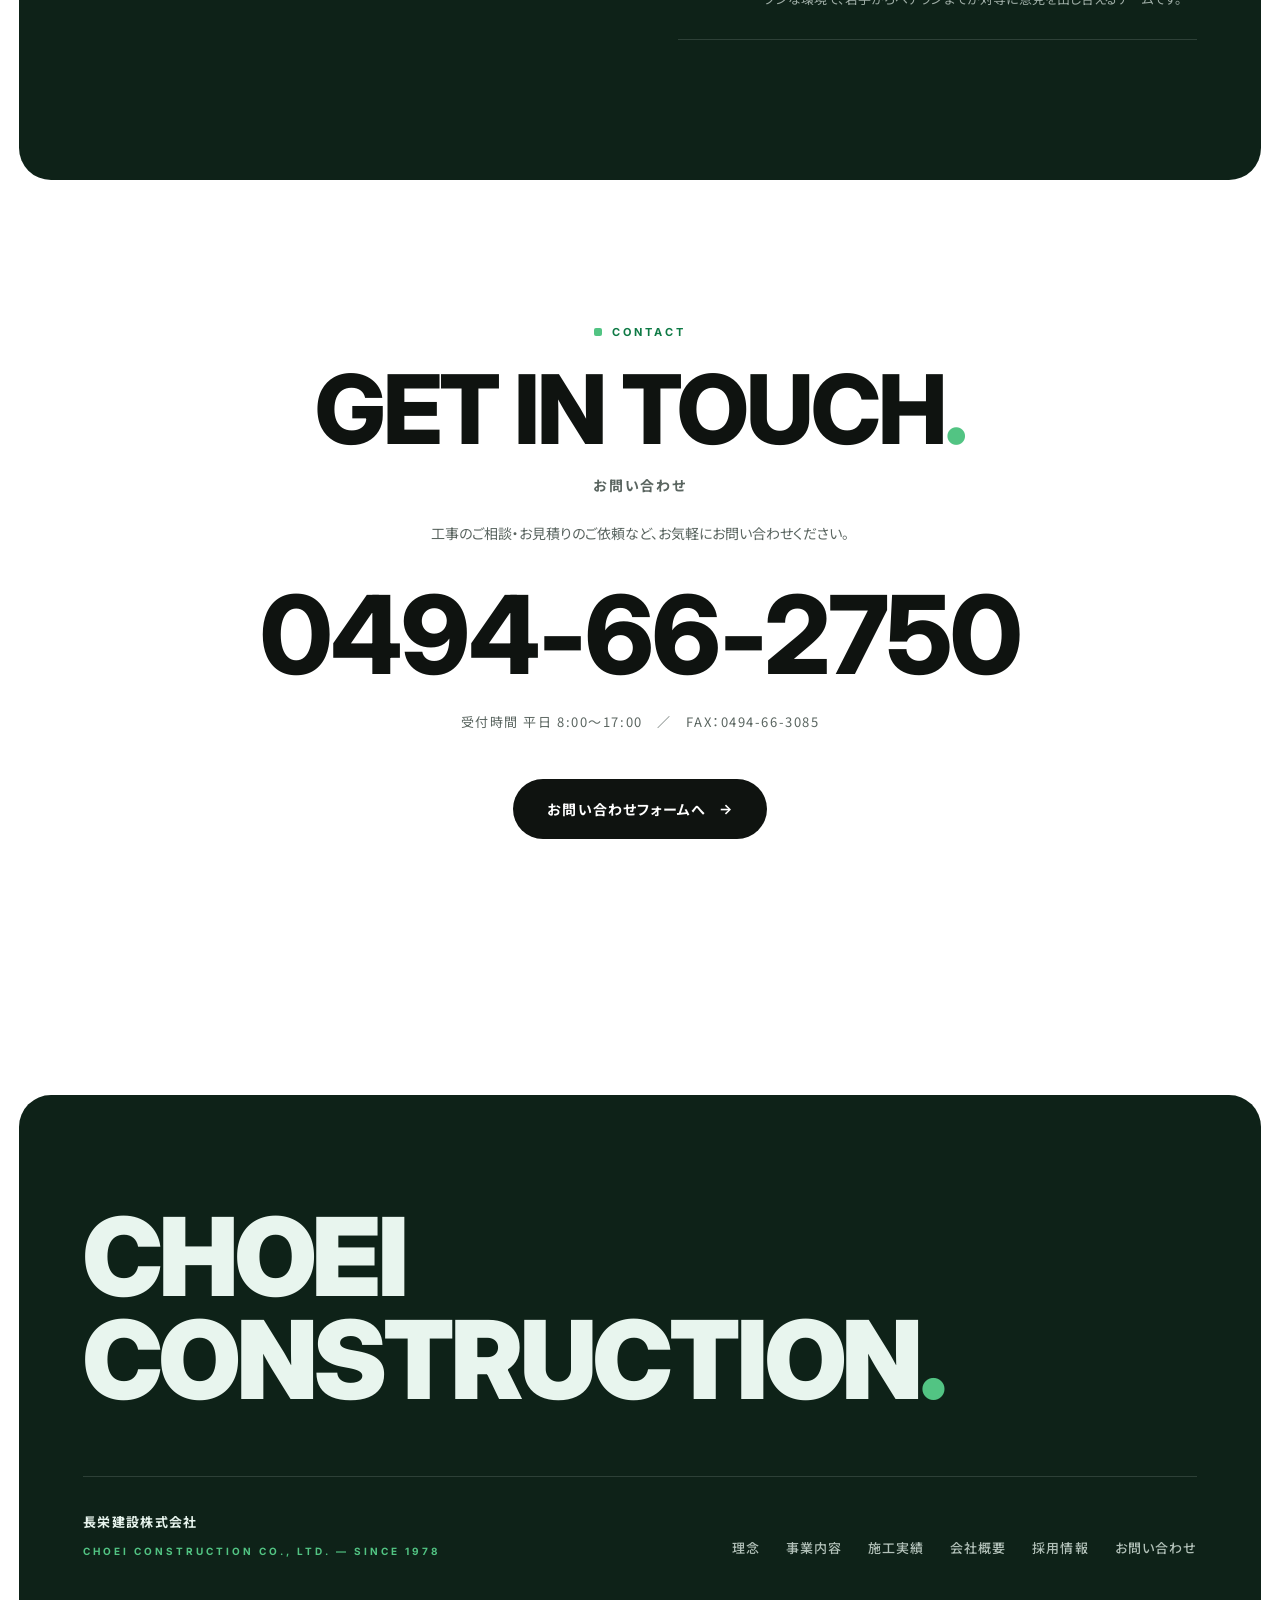
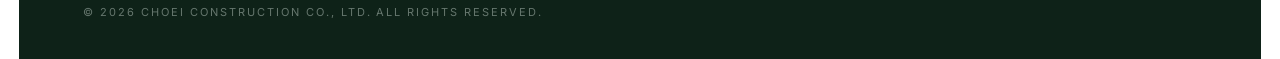
==== commit 0ee83fb1: "認証・登録ロゴを追加（トップに7点、採用ページに働き方系3点） - トップページ: 会社概要直下に「認証・登録・宣言」セクションを新設   （パートナーシップ構築宣言 / 埼玉県SDGsパートナー /" ====
--- a/index.html
+++ b/index.html
@@ -60,7 +60,7 @@
 <link rel="preconnect" href="https://fonts.googleapis.com">
 <link rel="preconnect" href="https://fonts.gstatic.com" crossorigin>
 <link href="https://fonts.googleapis.com/css2?family=Inter:wght@500;700;800;900&family=Noto+Sans+JP:wght@400;500;700;900&display=swap" rel="stylesheet">
-<link rel="stylesheet" href="assets/style.css?v=2">
+<link rel="stylesheet" href="assets/style.css?v=3">
 <script>document.documentElement.classList.add('js');</script>
 </head>
 <body>
@@ -298,6 +298,47 @@
   </div>
 </section>
 
+<!-- ============ CERTIFICATIONS ============ -->
+<section class="certs" id="certifications">
+  <div class="container">
+    <div class="sec-head reveal">
+      <p class="label">Certifications</p>
+      <h2 class="sec-title-en">Trust<span class="accent-dot">.</span></h2>
+      <p class="sec-title-ja">認証・登録・宣言</p>
+    </div>
+    <ul class="certs-grid">
+      <li class="cert-card reveal">
+        <img src="logos/partnership-declaration.png" alt="" loading="lazy" decoding="async">
+        <p>パートナーシップ構築宣言</p>
+      </li>
+      <li class="cert-card reveal" style="--d:0.05s">
+        <img src="logos/saitama-sdgs-partner.png" alt="" loading="lazy" decoding="async">
+        <p>埼玉県SDGsパートナー</p>
+      </li>
+      <li class="cert-card reveal" style="--d:0.1s">
+        <img src="logos/saitama-keiei-kakushin.jpg" alt="" loading="lazy" decoding="async">
+        <p>埼玉県経営革新計画承認企業</p>
+      </li>
+      <li class="cert-card reveal" style="--d:0.15s">
+        <img src="logos/security-action.png" alt="" loading="lazy" decoding="async">
+        <p>SECURITY ACTION 一つ星宣言</p>
+      </li>
+      <li class="cert-card reveal" style="--d:0.2s">
+        <img src="logos/saitama-tayou-hatarakikata.jpg" alt="" loading="lazy" decoding="async">
+        <p>多様な働き方実践企業（埼玉県認定）</p>
+      </li>
+      <li class="cert-card reveal" style="--d:0.25s">
+        <img src="logos/saitama-dansei-ikukyu.jpg" alt="" loading="lazy" decoding="async">
+        <p>男性育休推進宣言企業（埼玉県）</p>
+      </li>
+      <li class="cert-card reveal" style="--d:0.3s">
+        <img src="logos/saitama-ally-challenge.png" alt="" loading="lazy" decoding="async">
+        <p>埼玉県アライチャレンジ企業</p>
+      </li>
+    </ul>
+  </div>
+</section>
+
 <!-- ============ RECRUIT ============ -->
 <section class="recruit-sec" id="recruit">
   <div class="container">
--- a/assets/style.css
+++ b/assets/style.css
@@ -438,6 +438,33 @@
 .company-table td { padding: 22px 0 22px 28px; font-size: 14.5px; line-height: 2; }
 
 /* =============================================================
+   CERTIFICATIONS（認証・登録ロゴ）
+   ============================================================= */
+.certs { padding-top: 0; }
+.certs-grid {
+  list-style: none;
+  display: grid;
+  grid-template-columns: repeat(4, 1fr);
+  gap: clamp(12px, 1.5vw, 20px);
+}
+.certs-grid-3 { grid-template-columns: repeat(3, 1fr); max-width: 980px; }
+.cert-card {
+  background: var(--paper);
+  border: 1px solid var(--line);
+  border-radius: 18px;
+  padding: clamp(22px, 2.8vw, 34px) clamp(16px, 2vw, 26px);
+  display: flex;
+  flex-direction: column;
+  align-items: center;
+  justify-content: flex-start;
+  gap: 18px;
+  text-align: center;
+}
+.cert-card img { width: 100%; height: clamp(64px, 7vw, 92px); object-fit: contain; }
+.cert-card p { font-size: 12px; font-weight: 700; color: var(--ink-soft); line-height: 1.7; letter-spacing: 0.04em; margin-top: auto; }
+.certs-note { margin-top: clamp(20px, 3vw, 32px); font-size: 12.5px; color: var(--ink-soft); line-height: 2; }
+
+/* =============================================================
    RECRUIT CTA（反転セクション）
    ============================================================= */
 .recruit-sec {
@@ -762,6 +789,7 @@
   .philosophy-grid, .company-grid, .recruit-grid { grid-template-columns: 1fr; }
   .company-grid .sec-head { position: static; }
   .stats-grid { grid-template-columns: repeat(2, 1fr); }
+  .certs-grid { grid-template-columns: repeat(3, 1fr); }
 }
 
 @media (max-width: 900px) {
@@ -788,6 +816,8 @@
   .detail-table th { width: 104px; font-size: 12px; }
   .detail-table td { padding-left: 14px; font-size: 14px; }
   .hero-scroll { display: none; }
+  .certs-grid, .certs-grid-3 { grid-template-columns: repeat(2, 1fr); }
+  .cert-card p { font-size: 11px; }
 }
 
 /* =============================================================
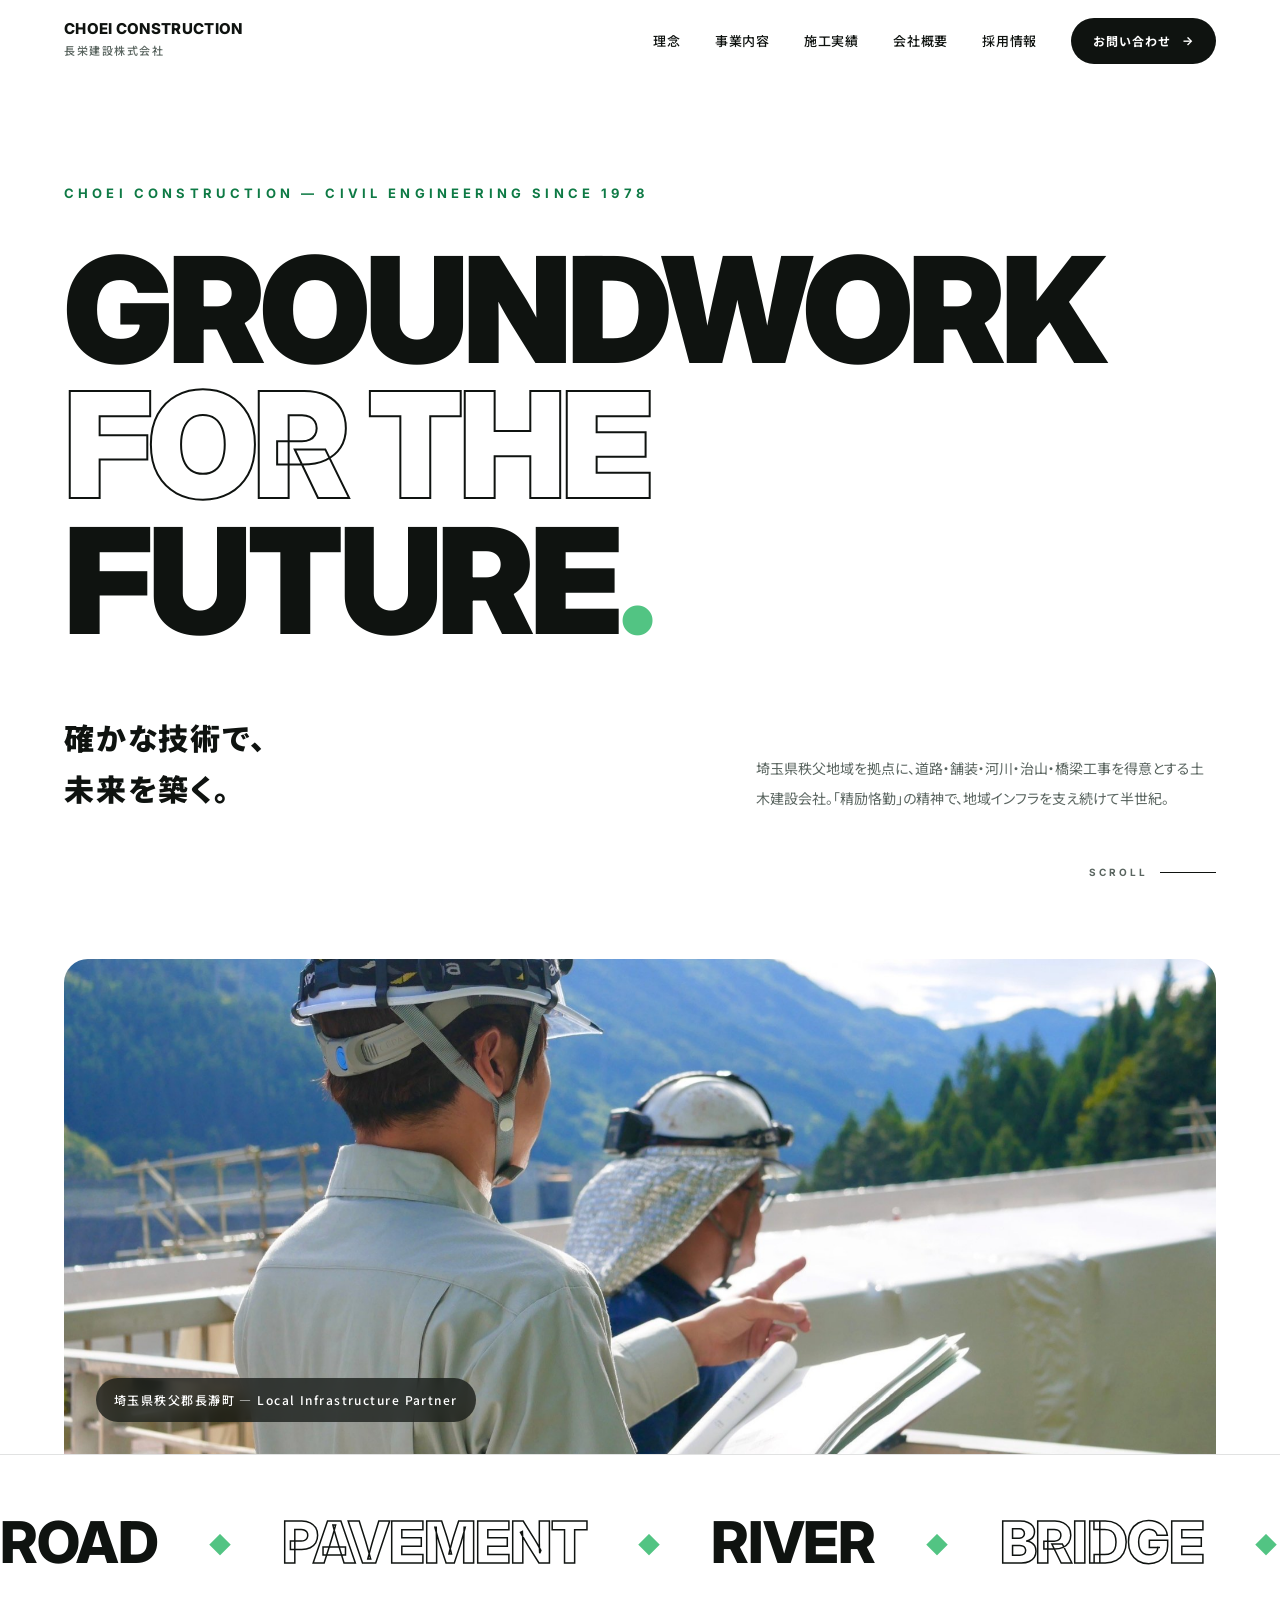
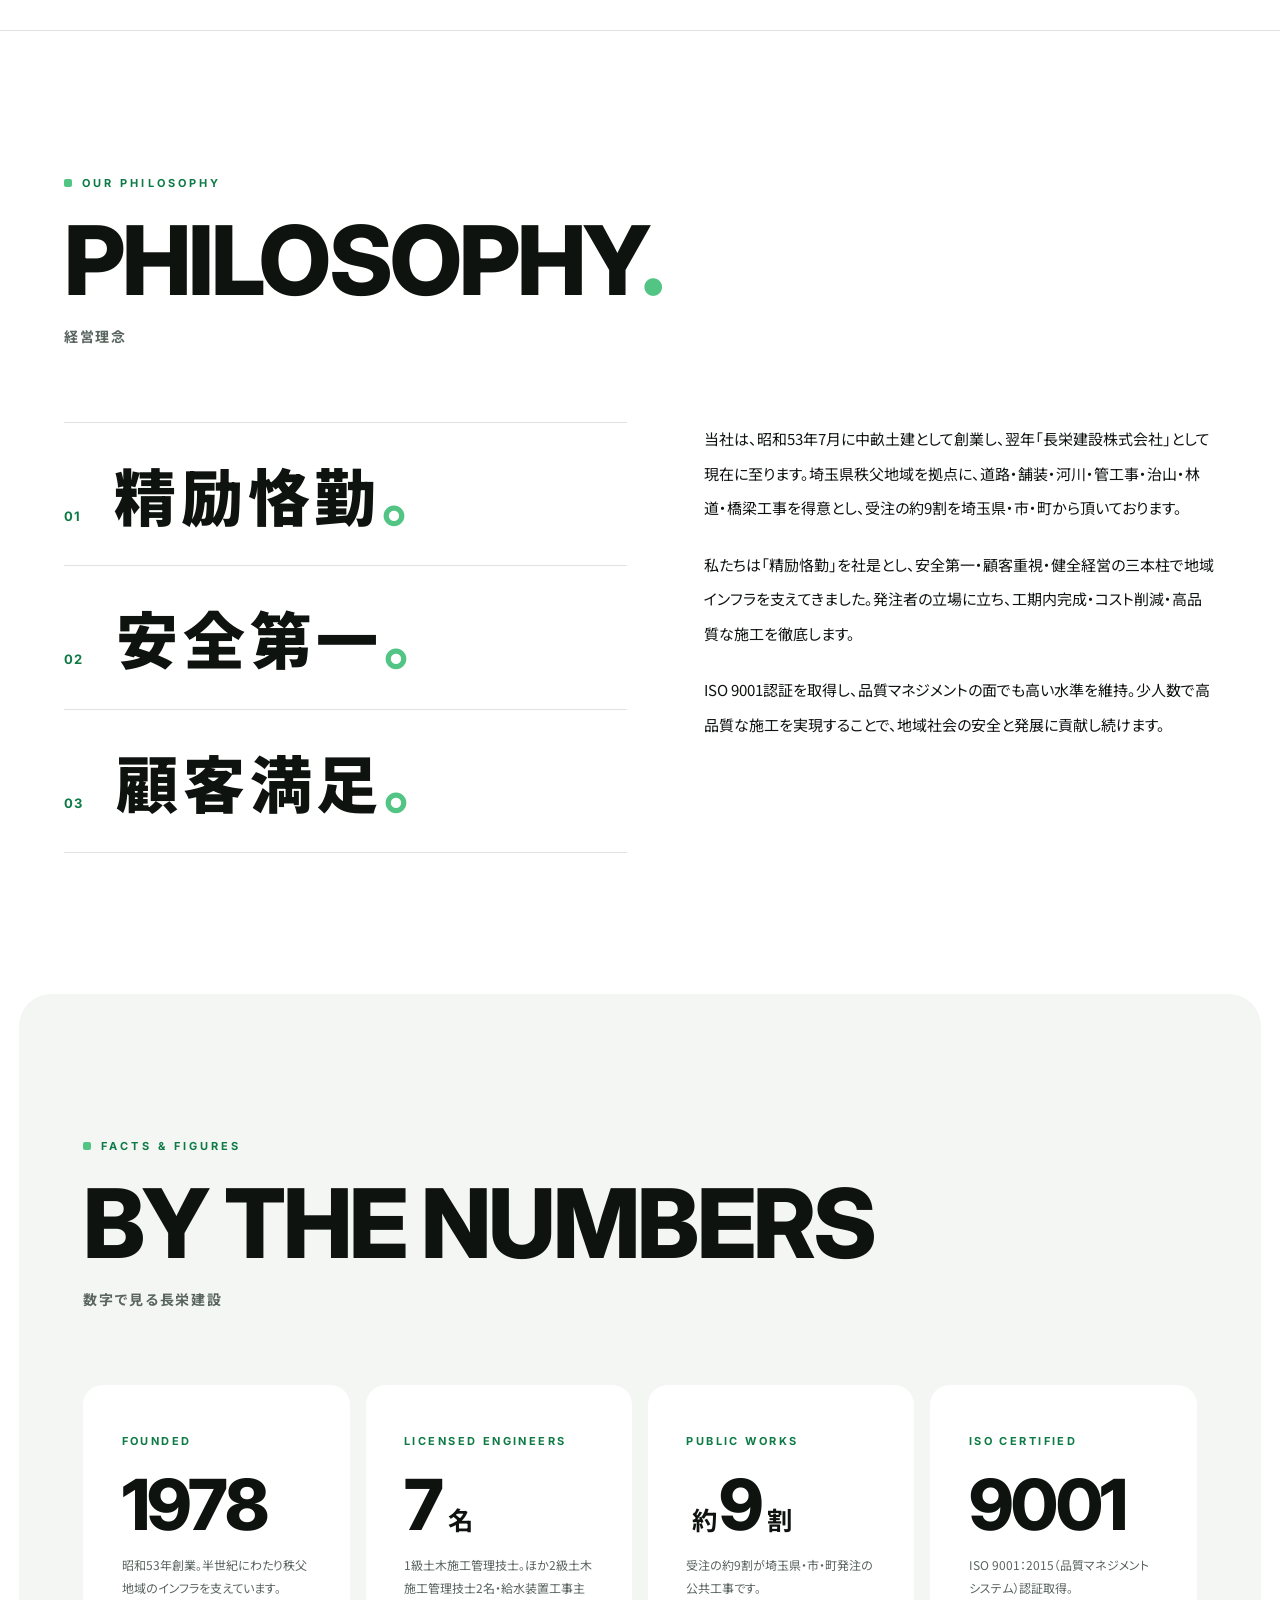
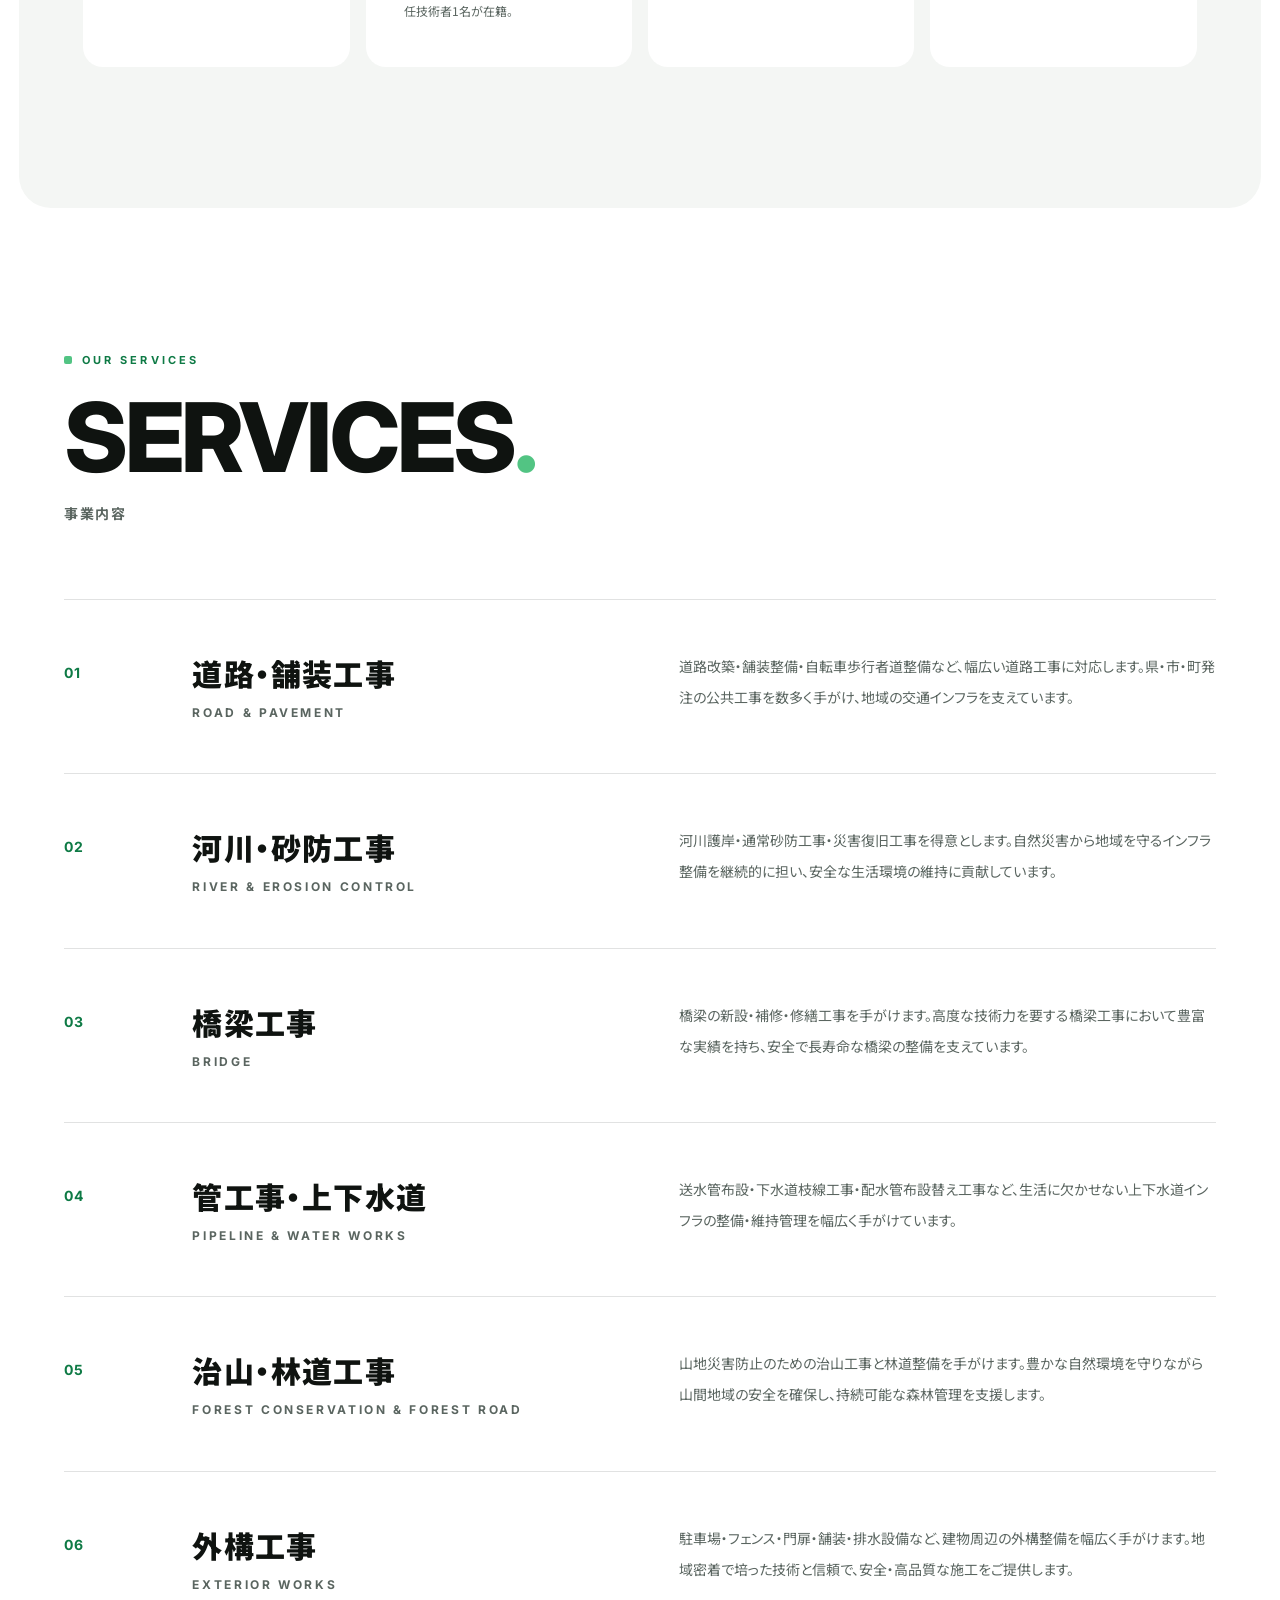
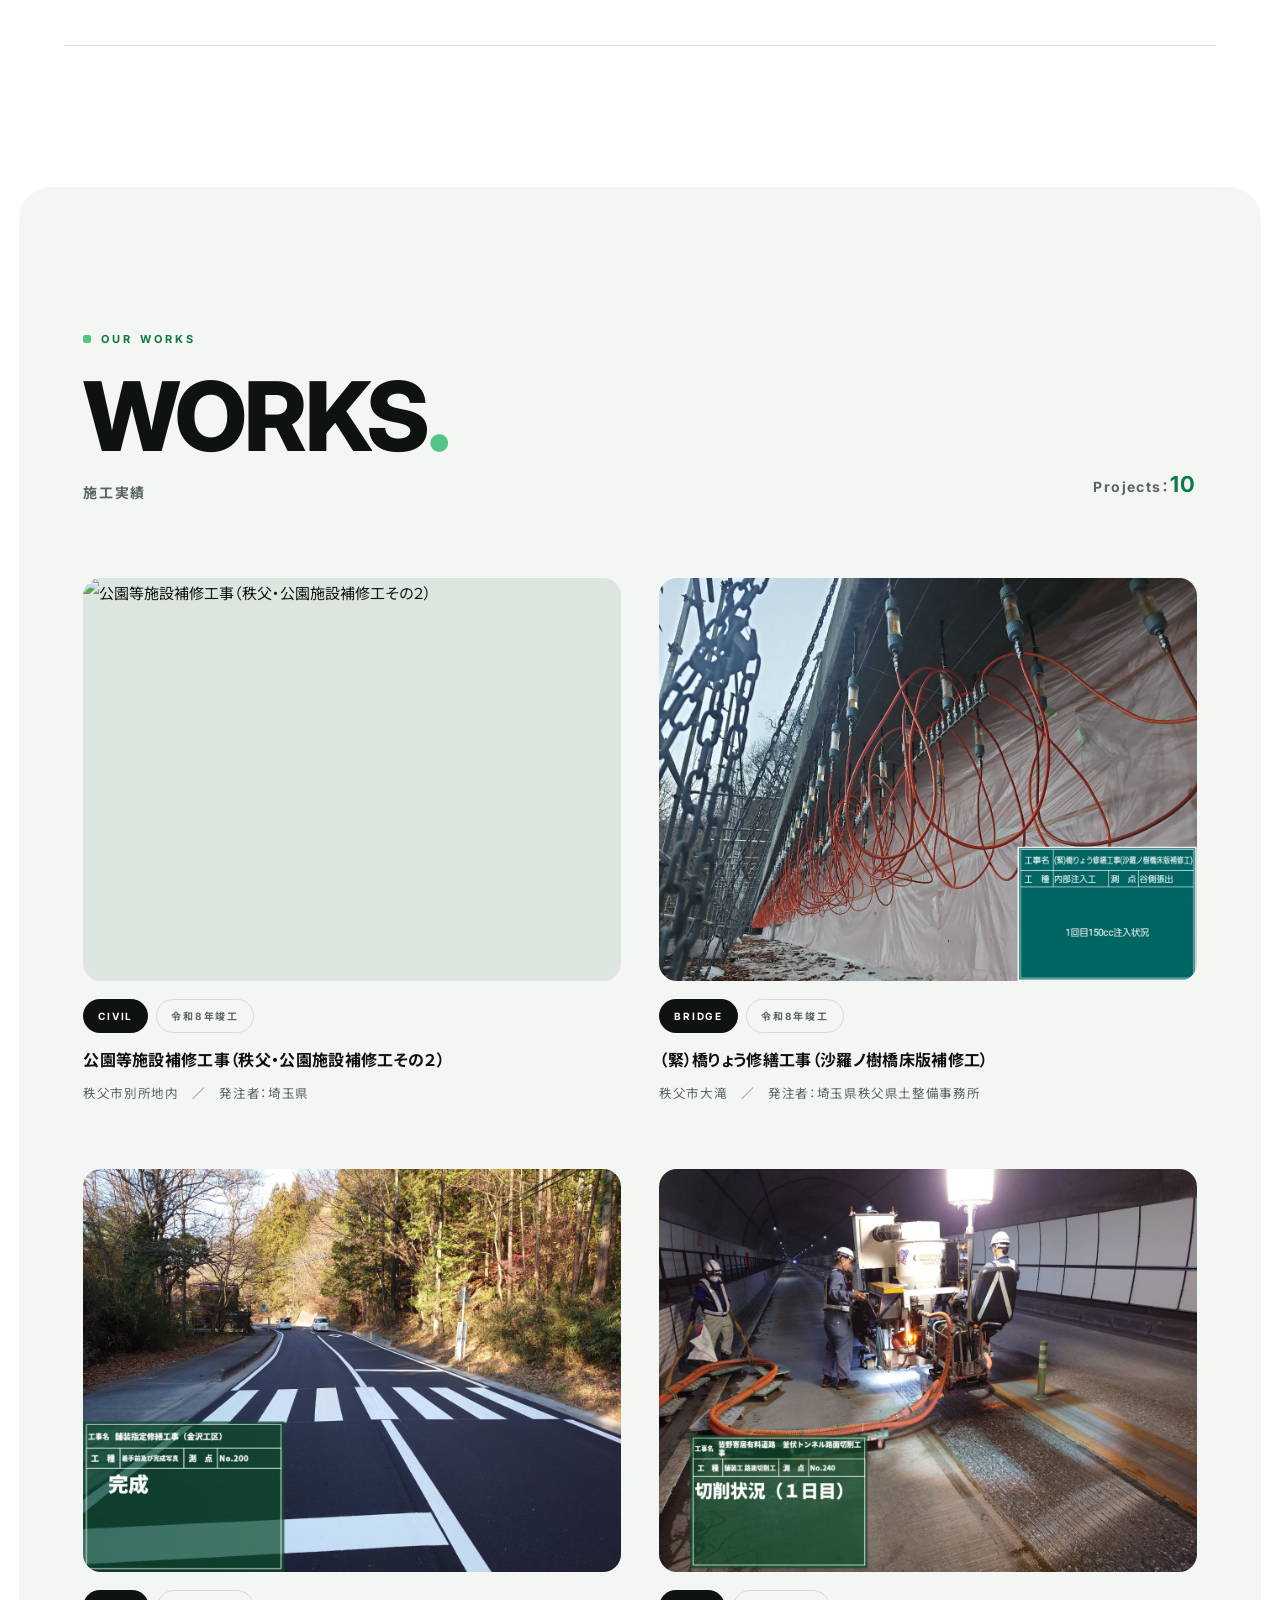
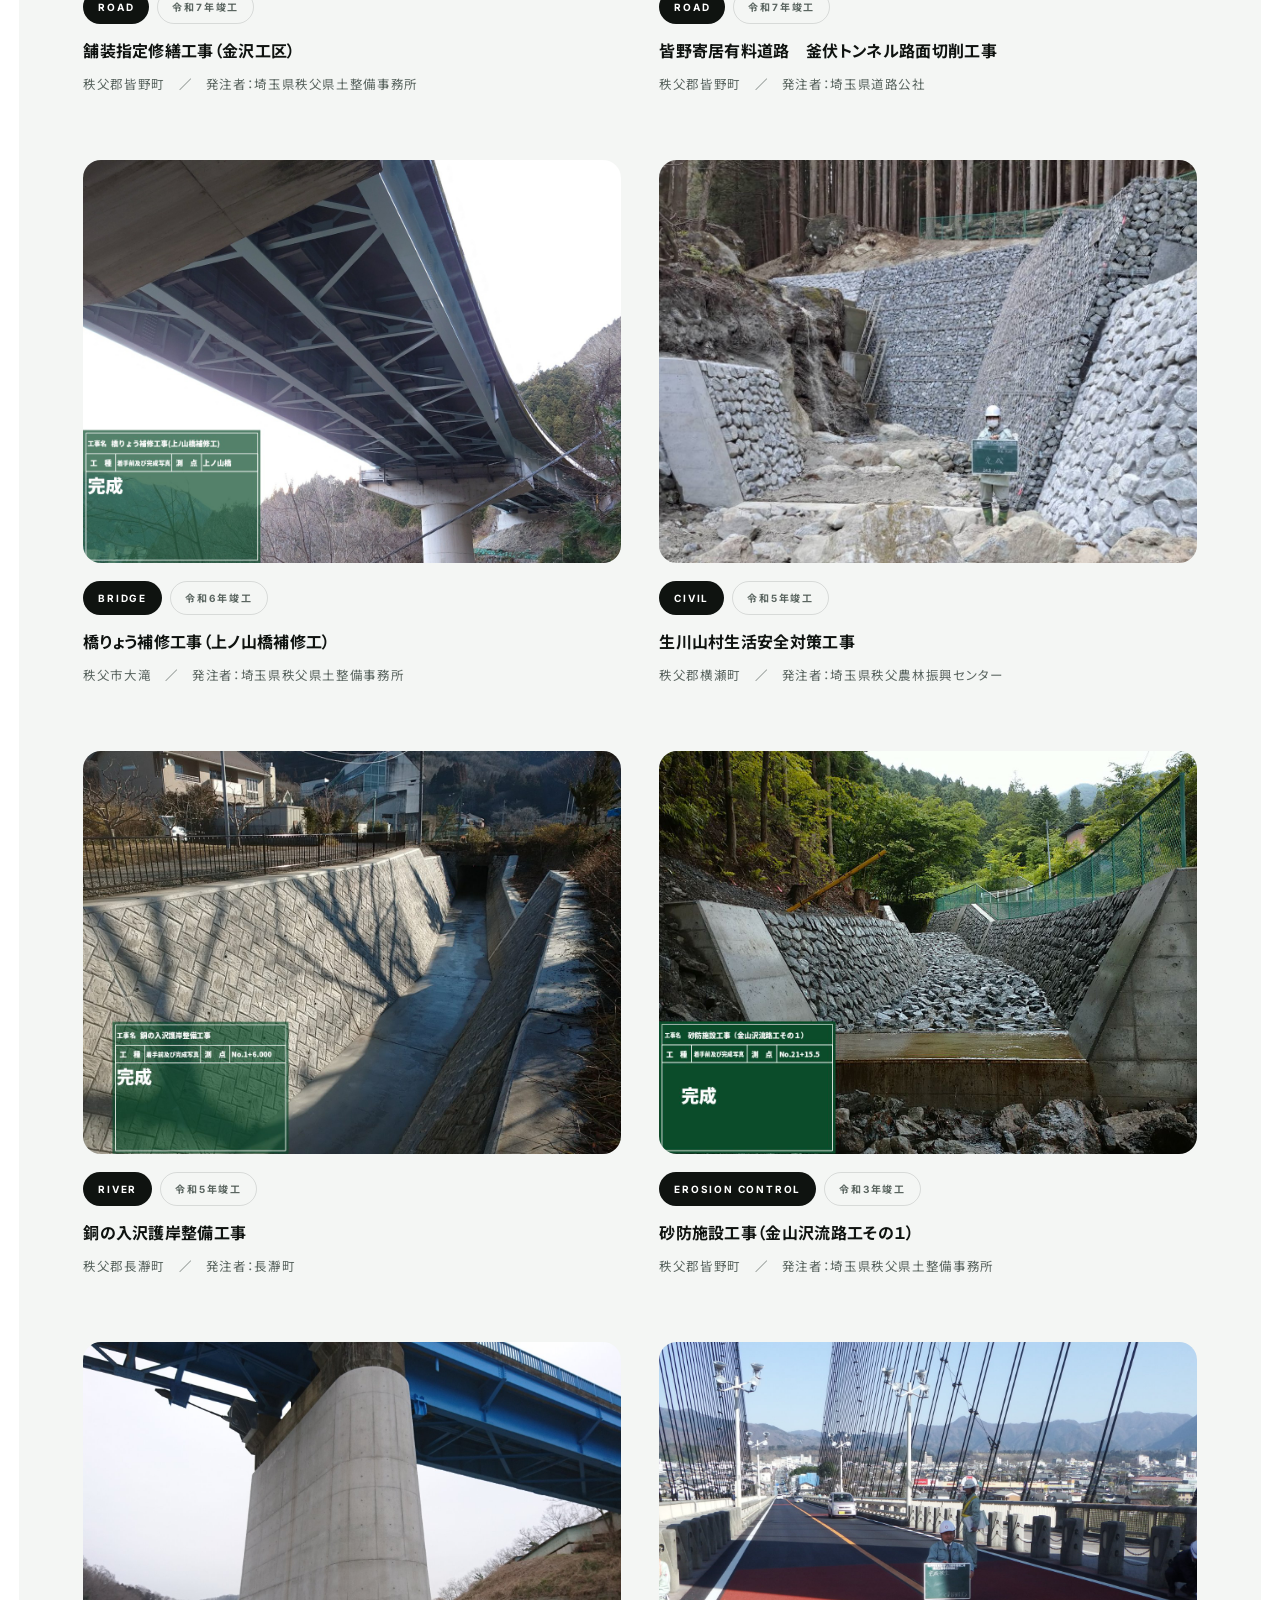
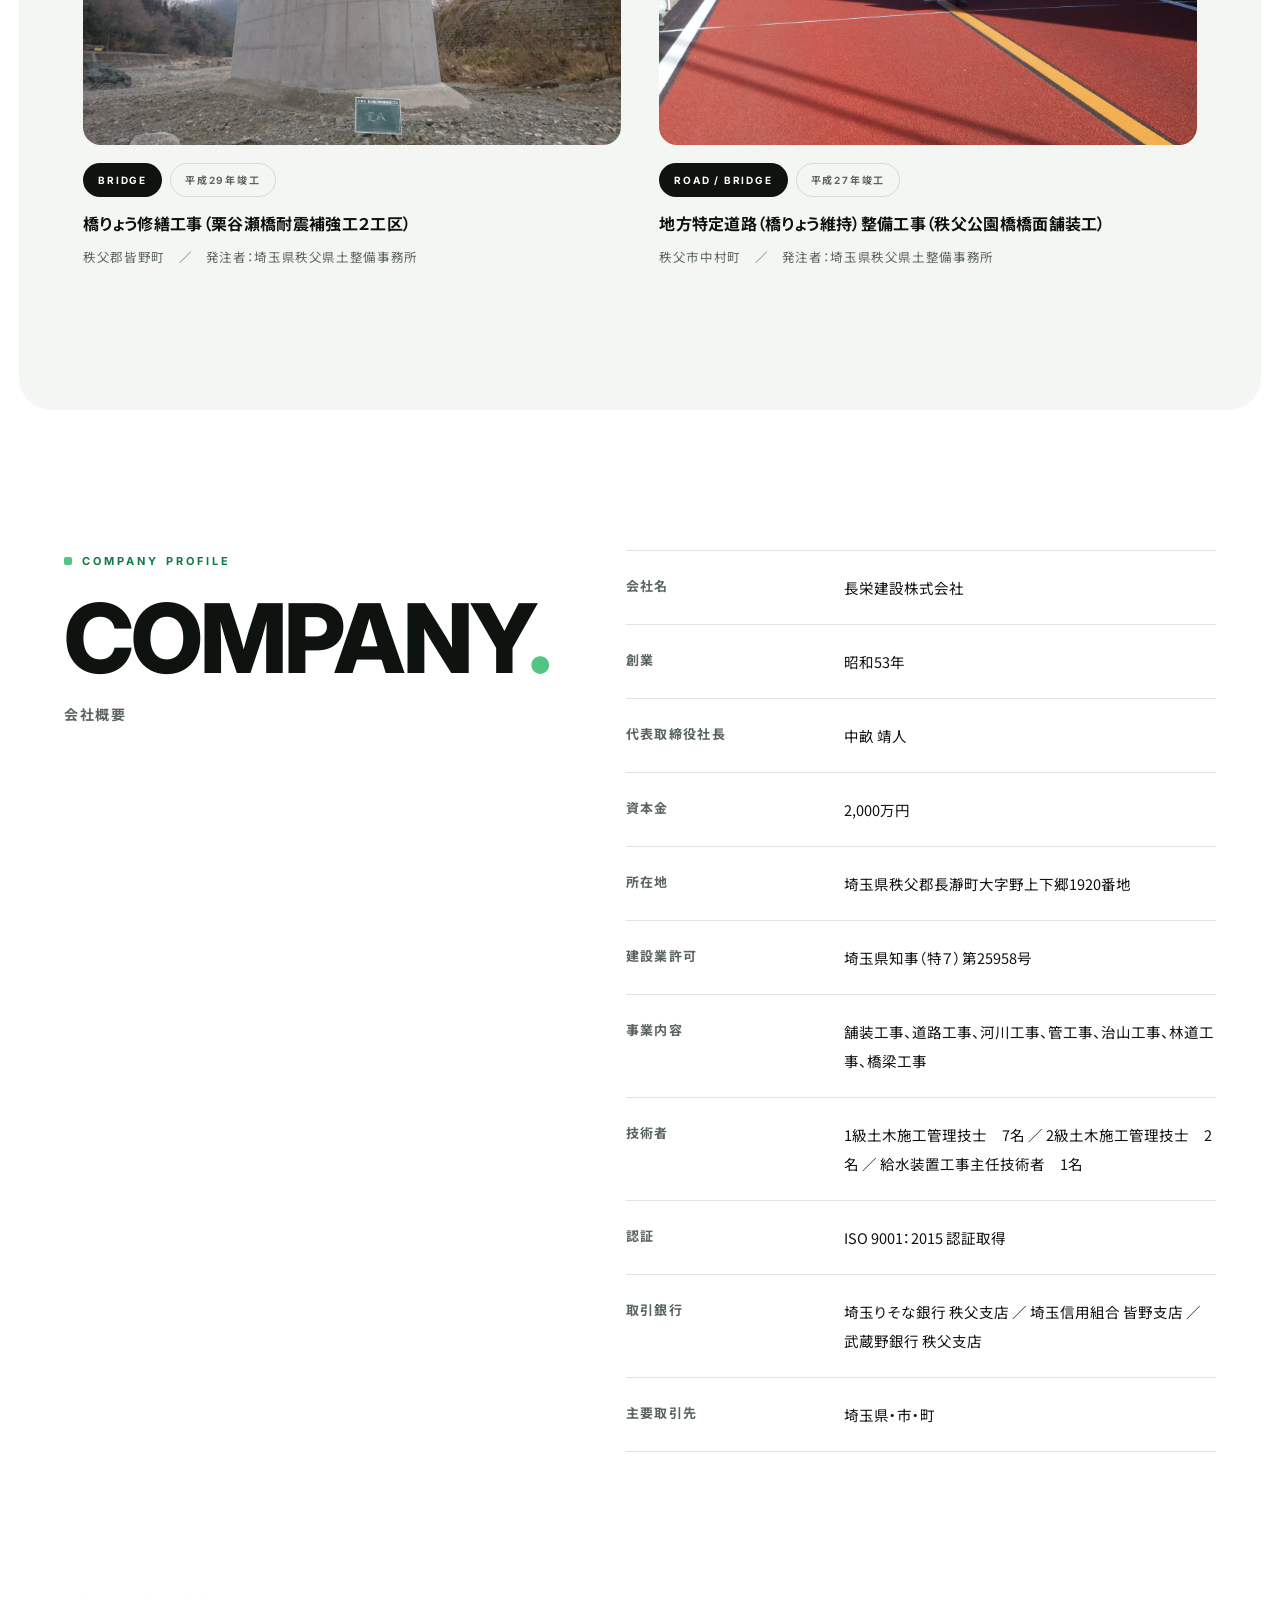
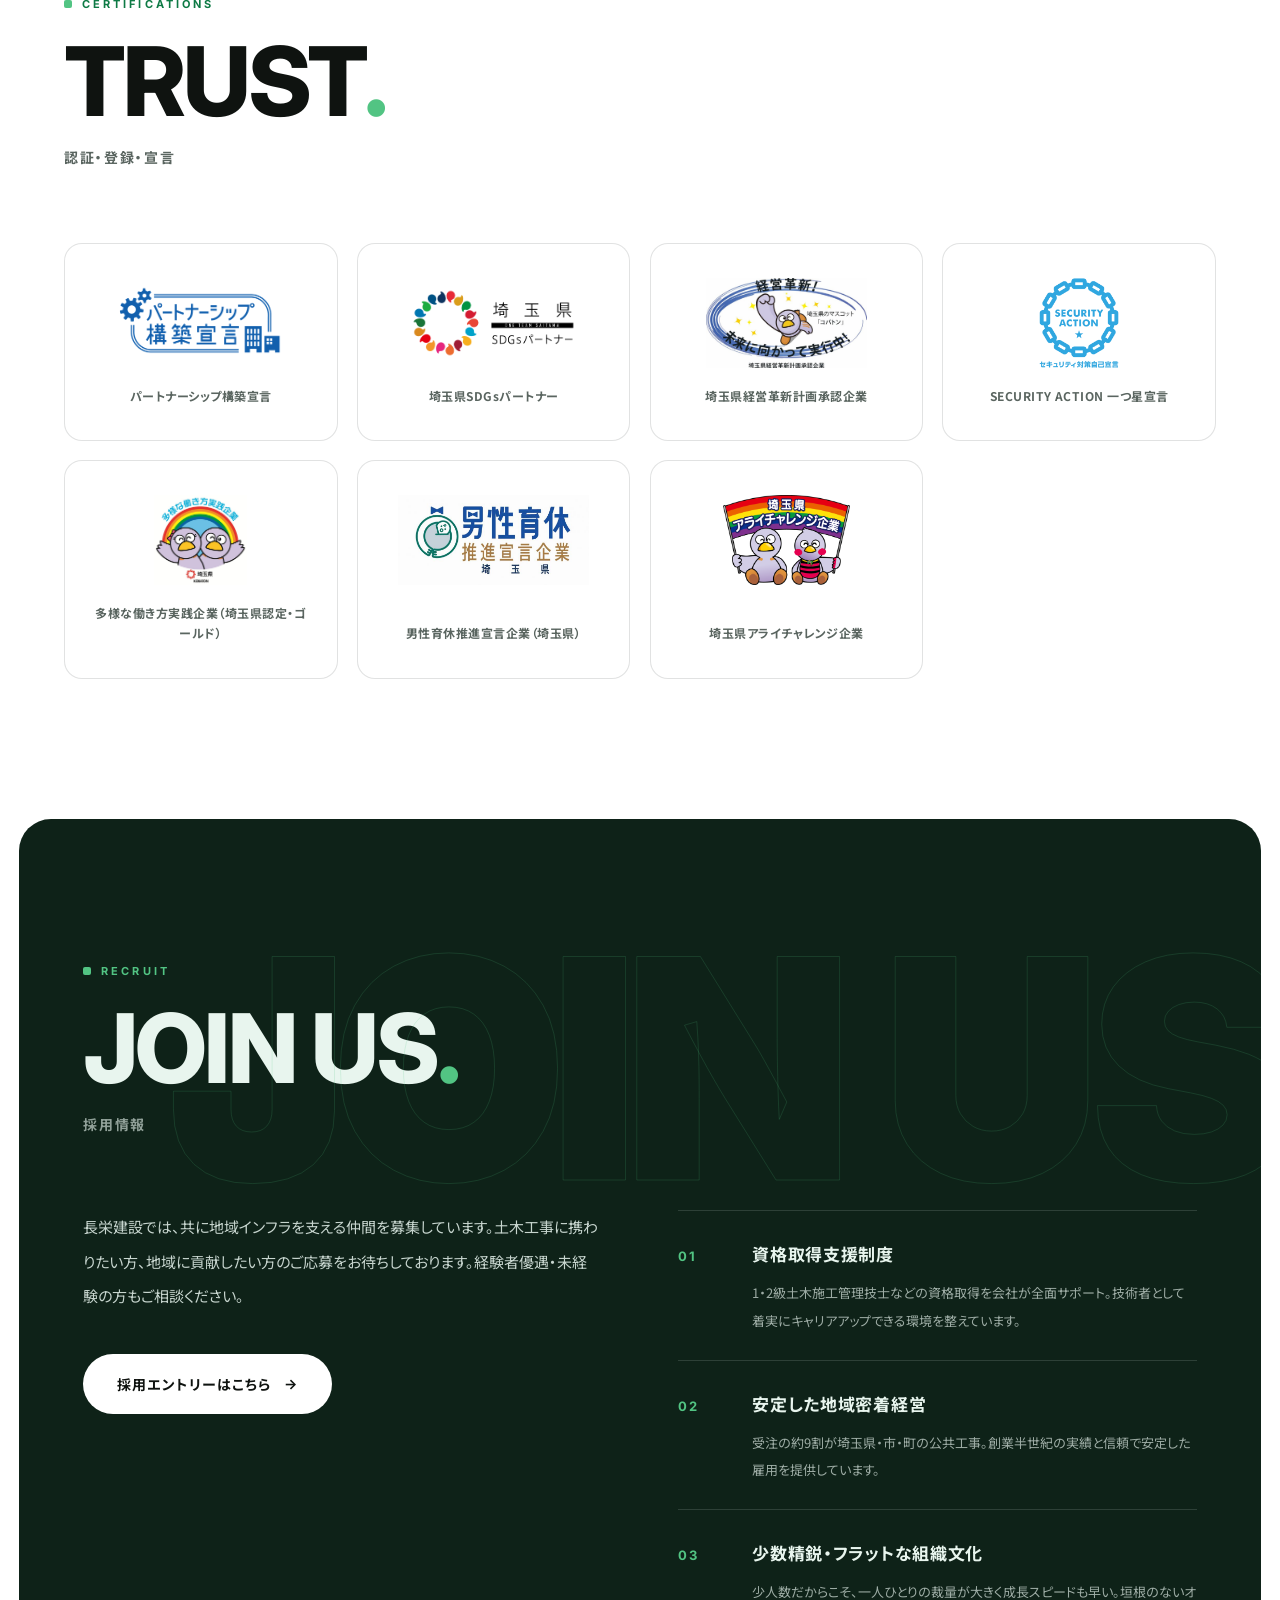
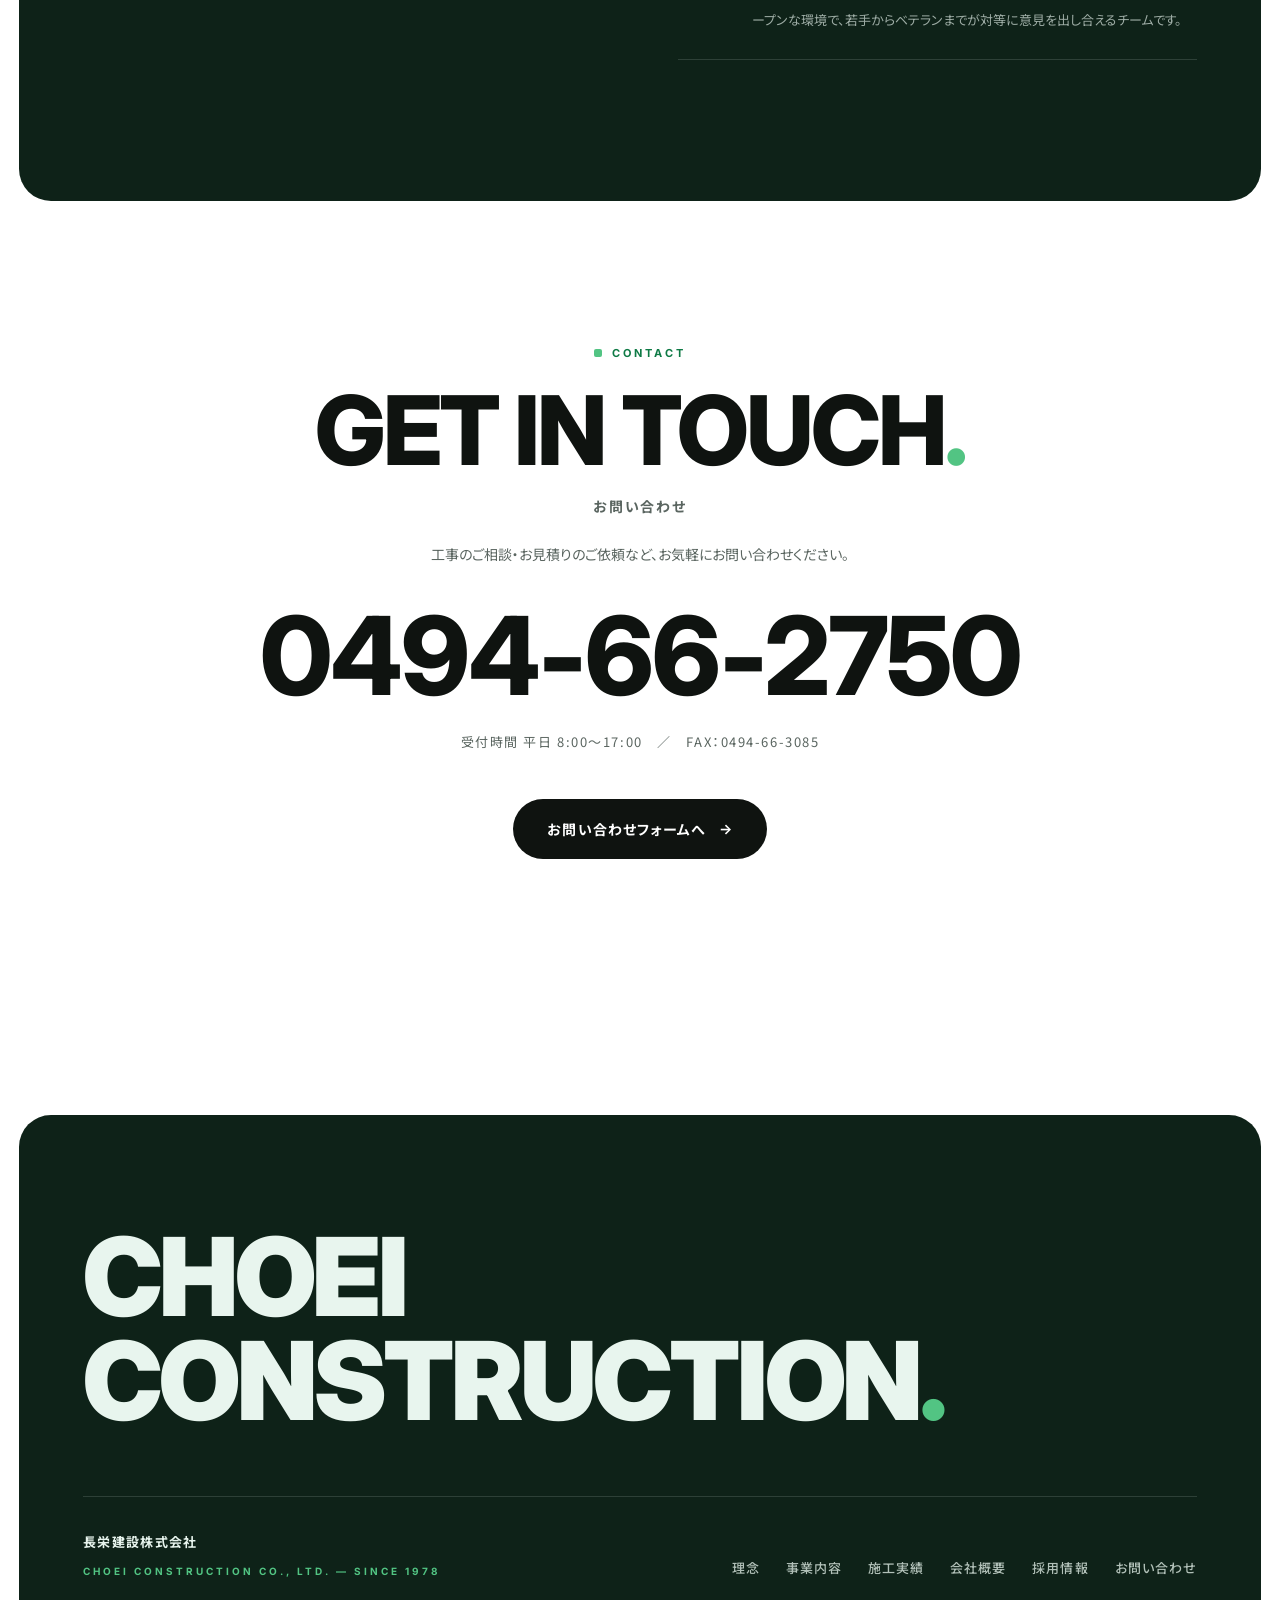
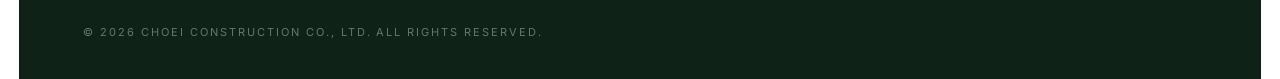
==== commit 9fa5bdb5: "多様な働き方実践企業にゴールド認定を明記 Co-Authored-By: Claude Fable 5 <noreply@anthropic.com>" ====
--- a/index.html
+++ b/index.html
@@ -325,7 +325,7 @@
       </li>
       <li class="cert-card reveal" style="--d:0.2s">
         <img src="logos/saitama-tayou-hatarakikata.jpg" alt="" loading="lazy" decoding="async">
-        <p>多様な働き方実践企業（埼玉県認定）</p>
+        <p>多様な働き方実践企業（埼玉県認定・ゴールド）</p>
       </li>
       <li class="cert-card reveal" style="--d:0.25s">
         <img src="logos/saitama-dansei-ikukyu.jpg" alt="" loading="lazy" decoding="async">
